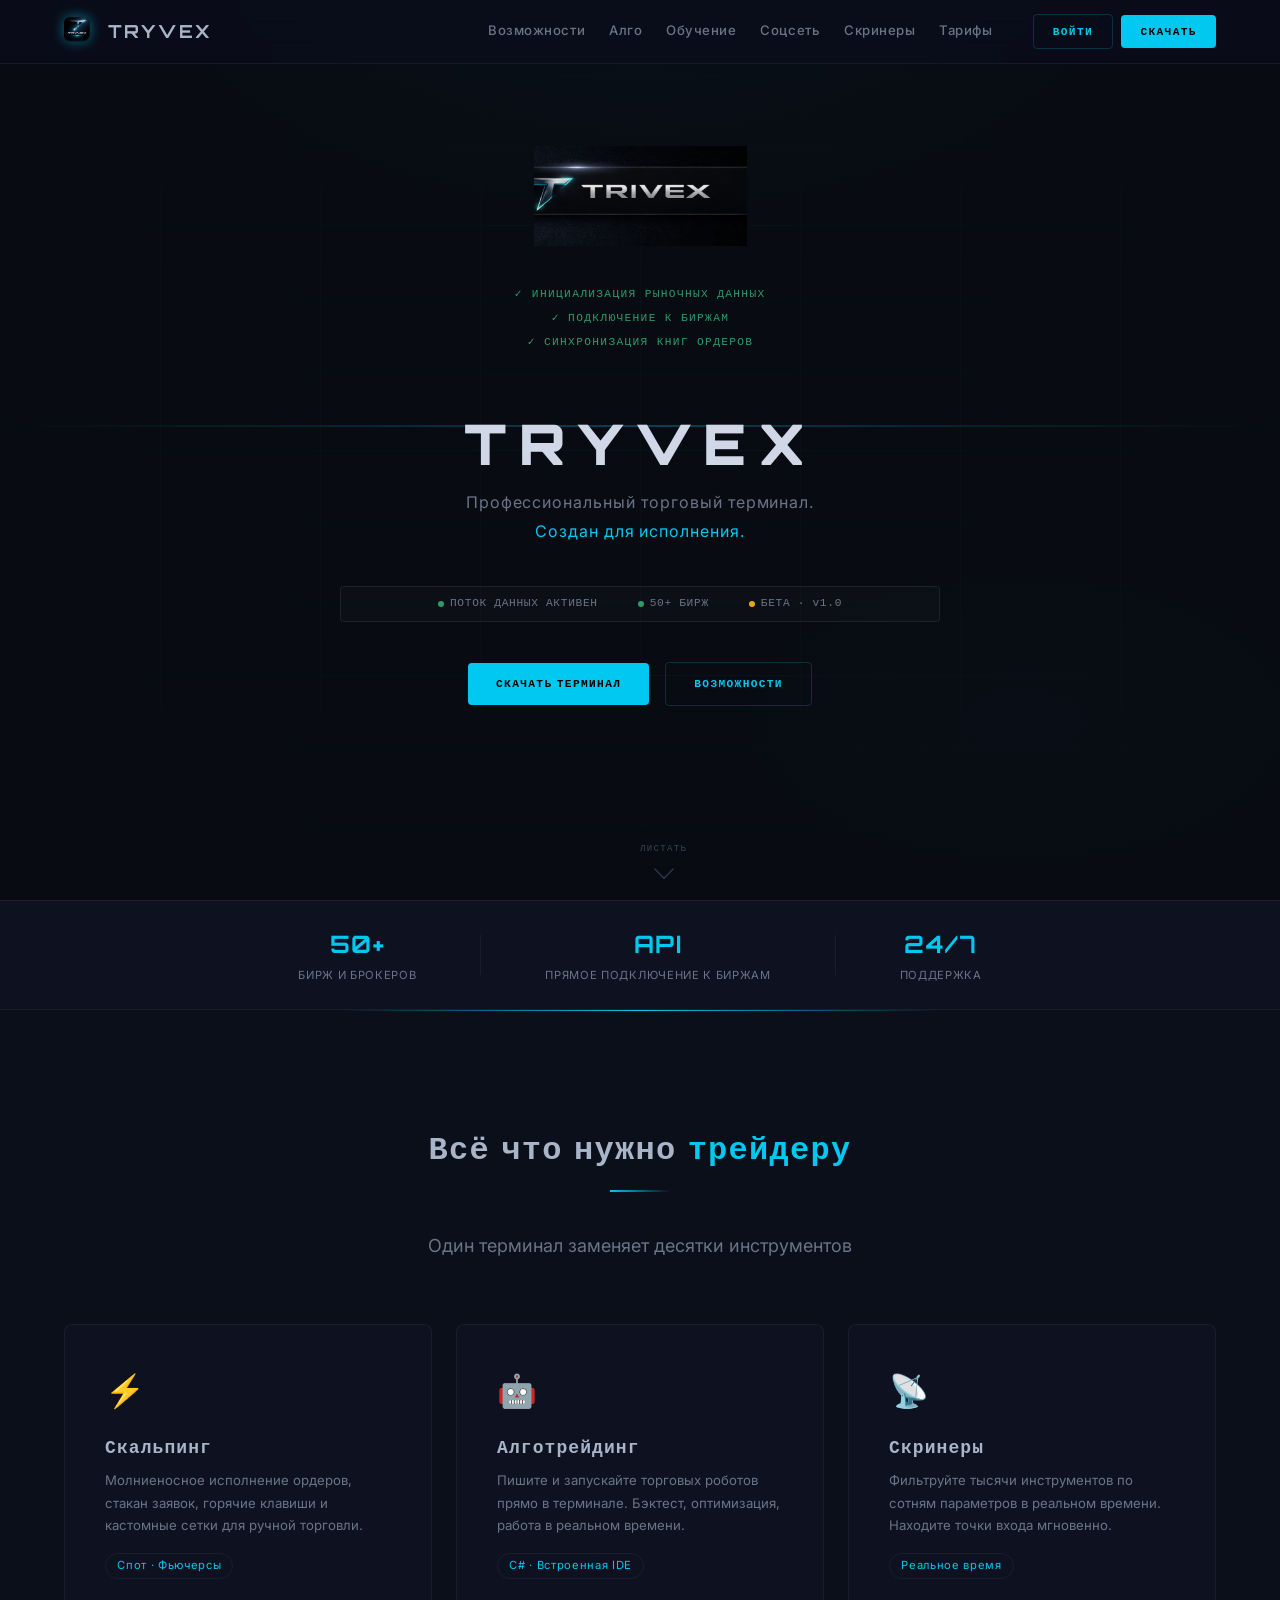
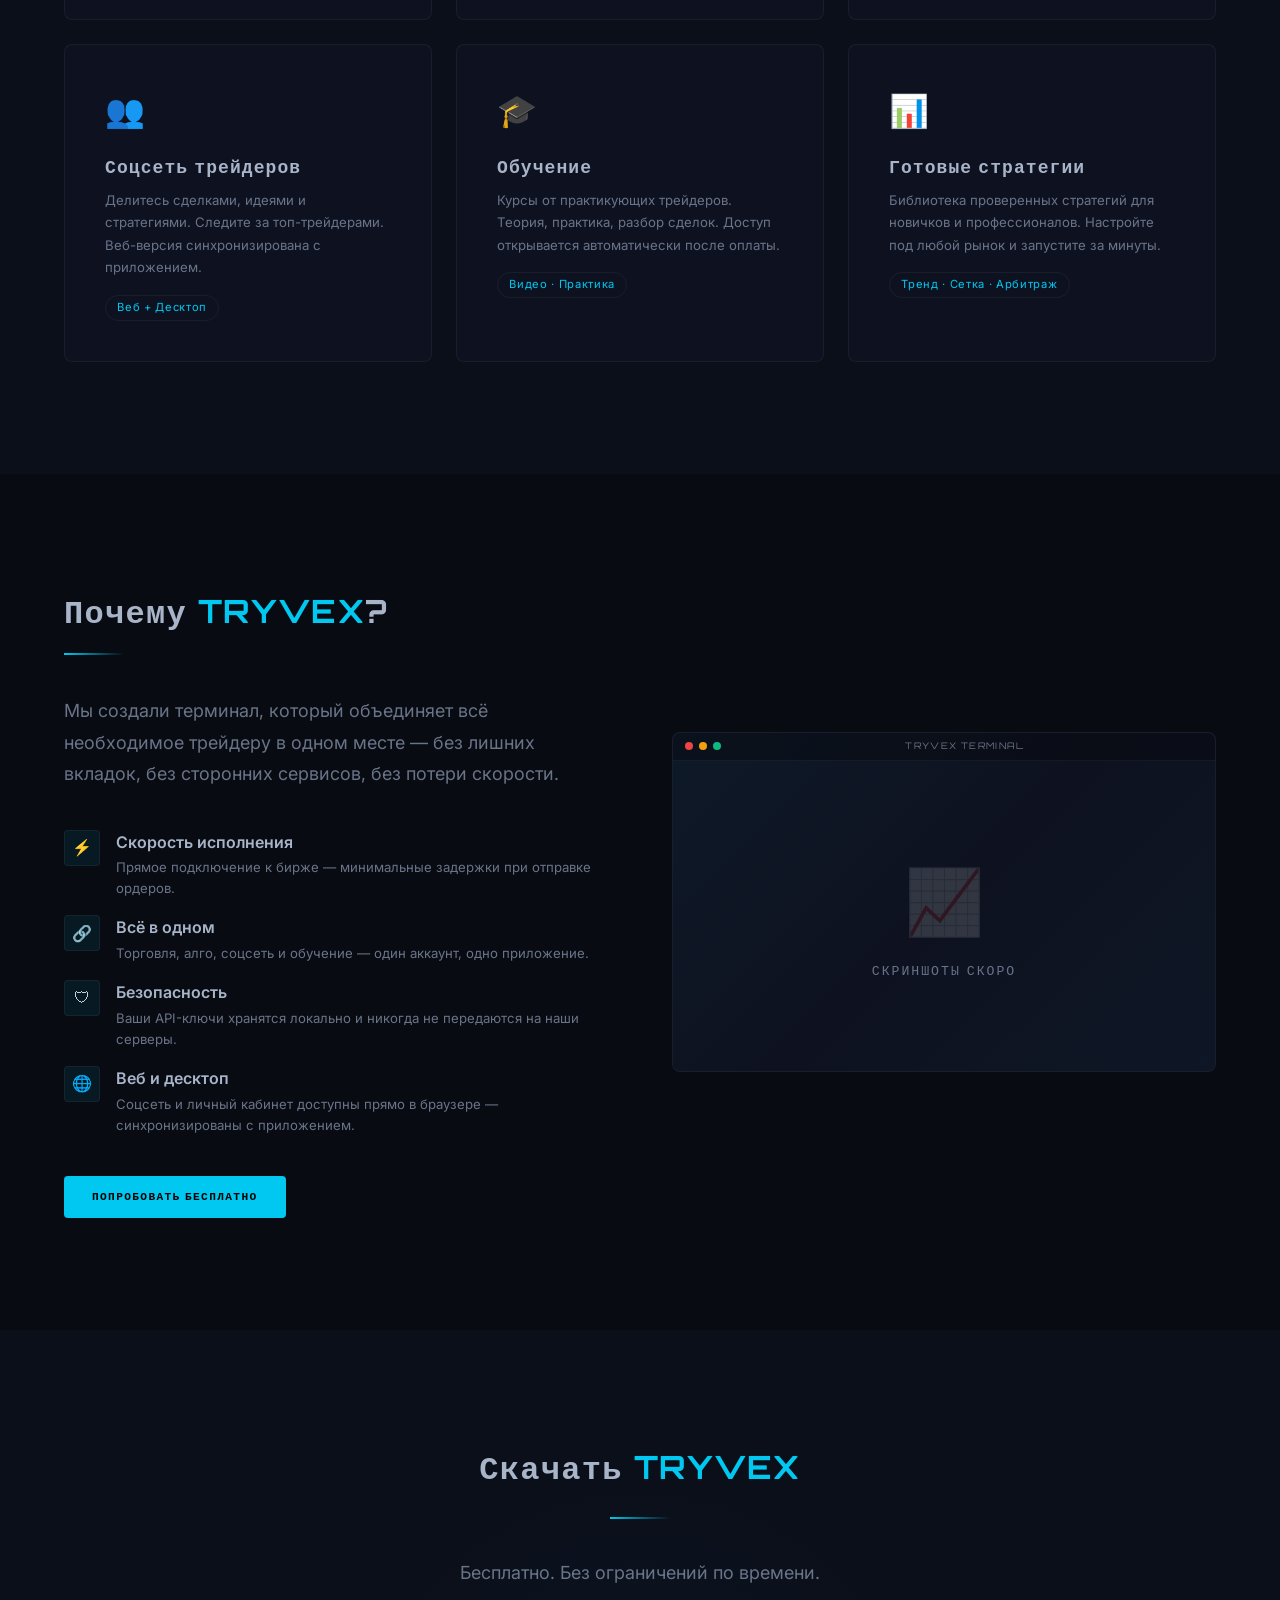
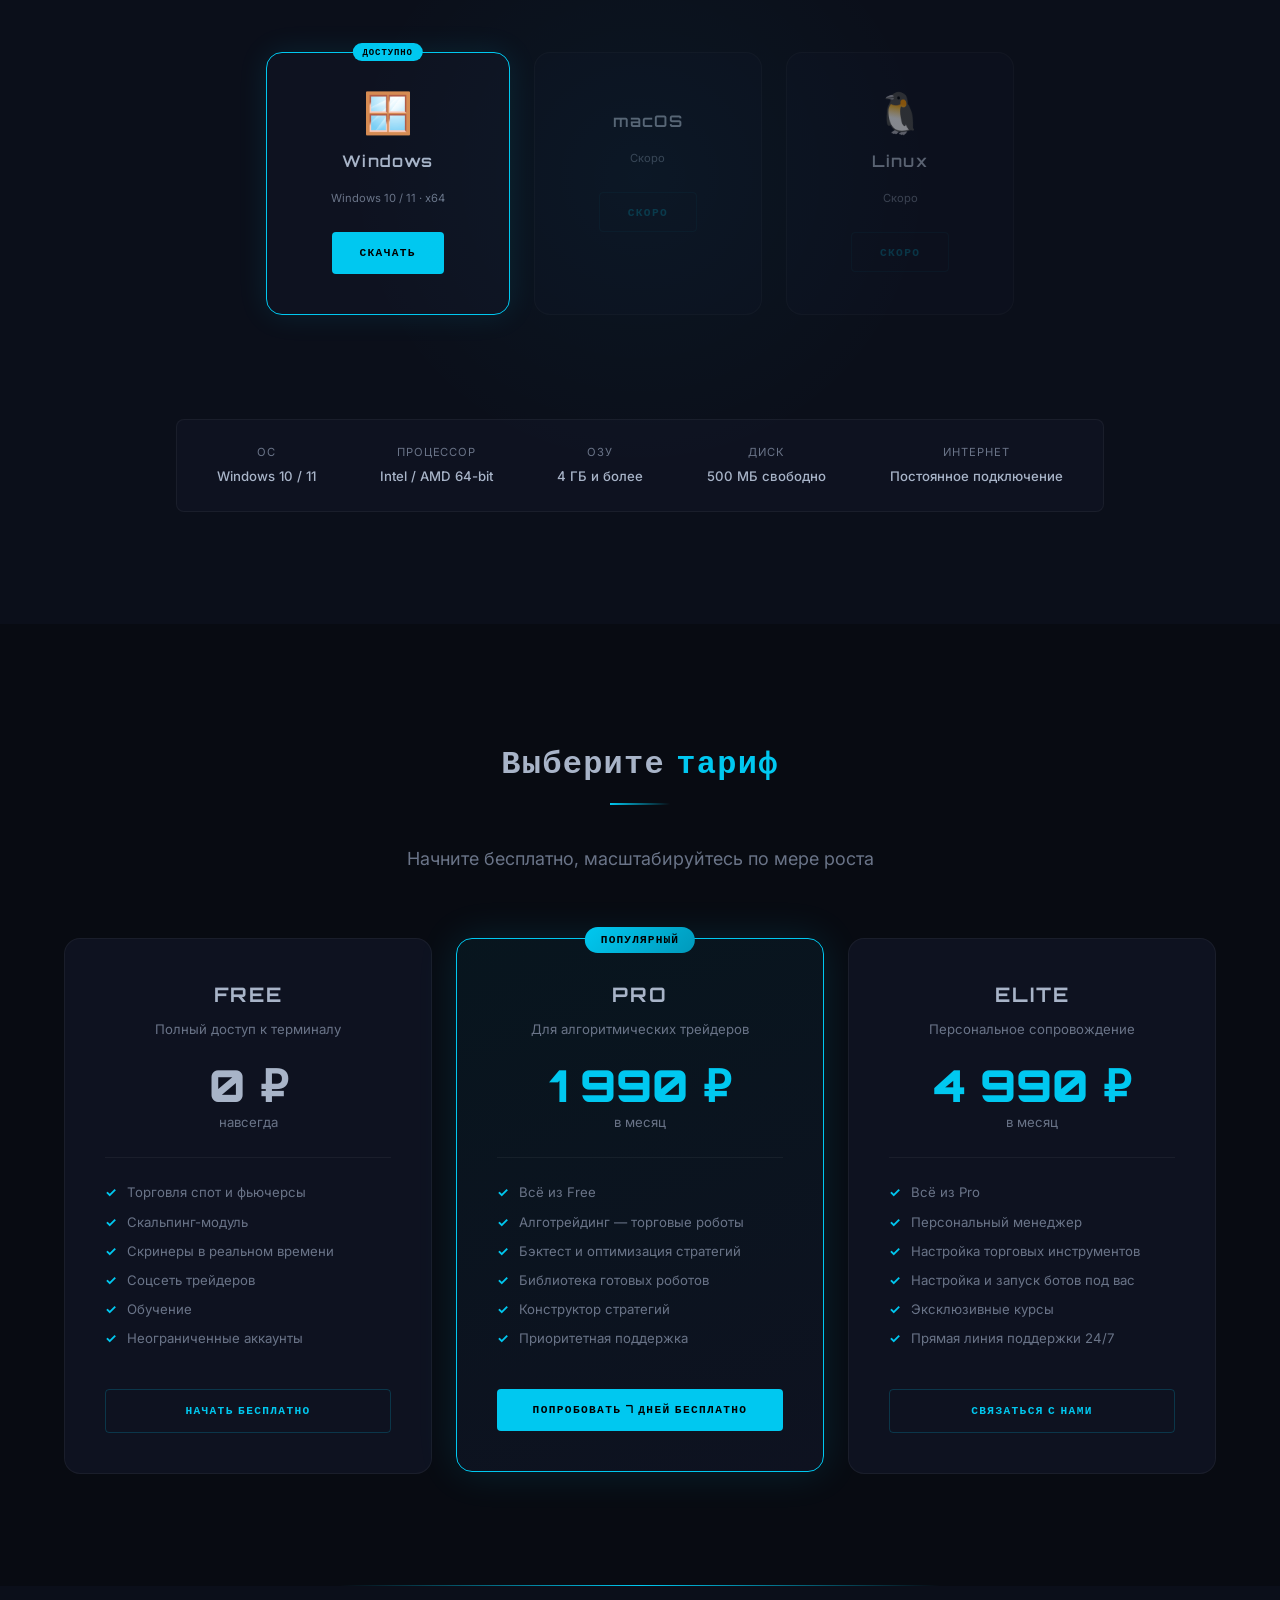
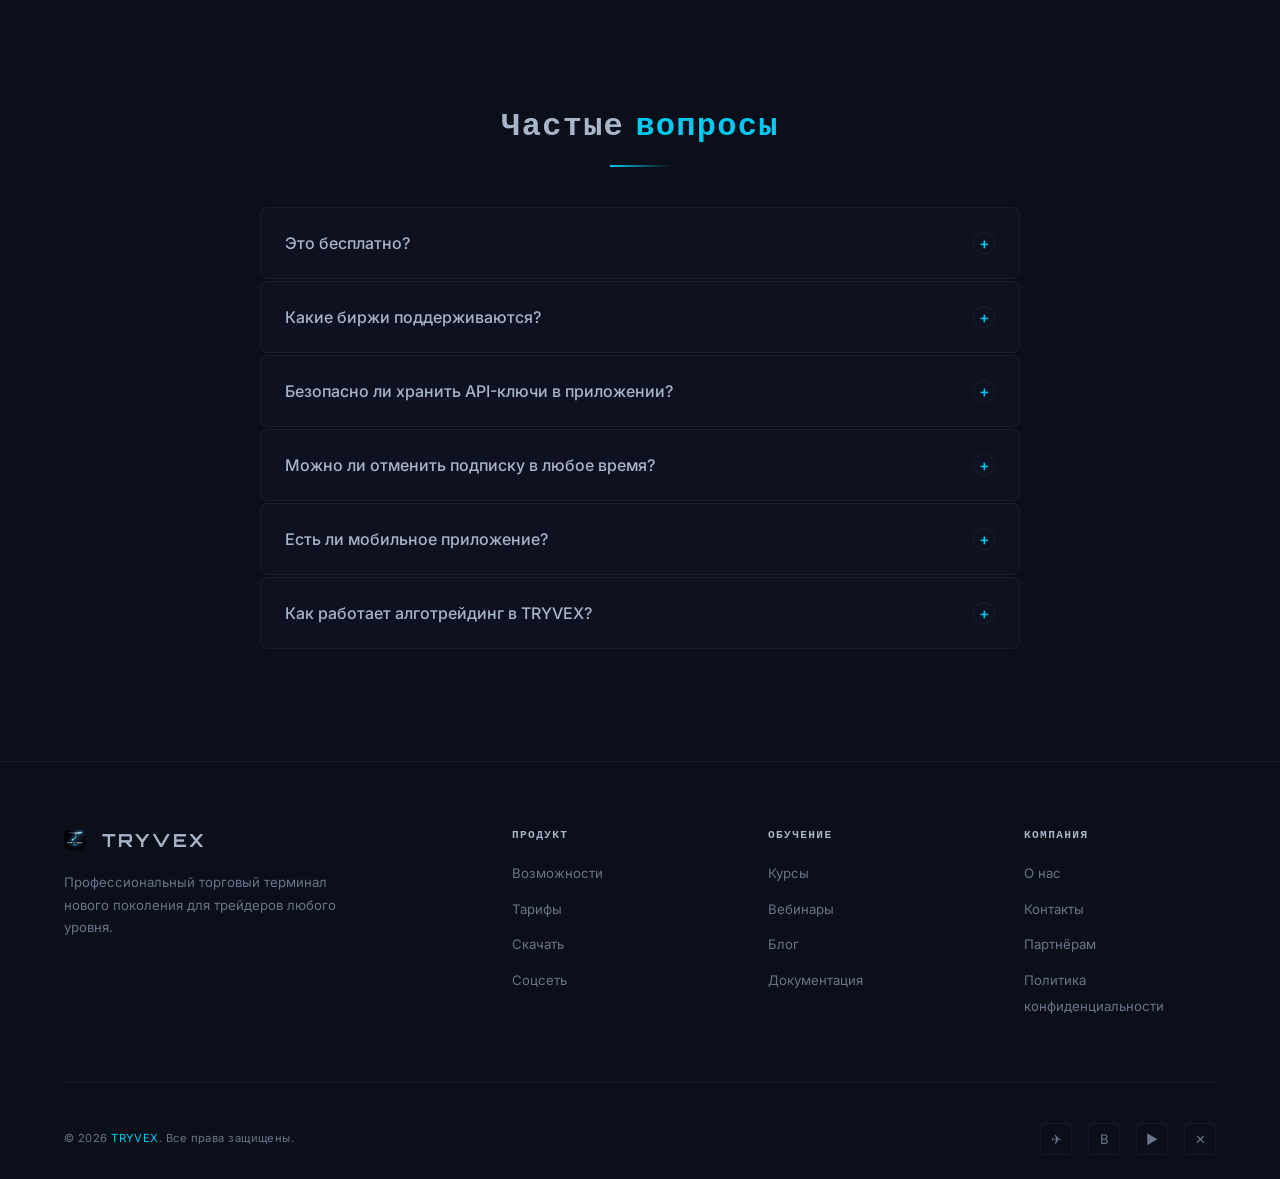
==== index.html @ 6b7e0cf2 "SEO: robots.txt, sitemap.xml, расширенные метатеги, keywords, Schema.org на всех страницах" ====
<!DOCTYPE html>
<html lang="ru">
<head>
  <meta charset="UTF-8">
  <meta name="viewport" content="width=device-width, initial-scale=1.0">
  <title>TRYVEX — Торговый терминал: скальпинг, алготрейдинг, скринеры криптовалют</title>
  <meta name="description" content="TRYVEX — профессиональный торговый терминал для криптовалют. Скальпинг, алготрейдинг, скринер уровней и плит, торговые роботы, обучение трейдингу. Bybit, Binance, OKX. Бесплатно.">
  <meta name="keywords" content="торговый терминал, криптовалютный терминал, терминал для трейдинга, скальпинг терминал, алготрейдинг, торговый робот, скринер криптовалют, скринер уровней, скринер плит, спайк скринер, трейдинг терминал скачать, терминал для bybit, терминал для binance, профессиональный трейдинг, торговля криптовалютой, фьючерсная торговля, стакан ордеров, скальпинг криптовалюта, автоматическая торговля, боты для торговли, trading terminal, crypto terminal, scalping terminal, algo trading, trading bot, crypto screener, bybit terminal, binance terminal, торговля на бирже, криптобиржа, фьючерсы bybit, фьючерсы binance, торговый бот криптовалюта, написать торгового робота, заказать торгового бота, скринер фьючерсов, скринер движений цены, плиты в стакане, крупные заявки стакан, обучение трейдингу, курс по трейдингу, скальпинг обучение, алготрейдинг обучение, соцсеть трейдеров, копитрейдинг, управление рисками трейдинг, технический анализ криптовалюта, индикаторы для трейдинга, RSI стратегия, уровни поддержки сопротивления, пробой уровня, трейлинг стоп, сеточная торговля, маркет мейкер, арбитраж криптовалюта, lead lag стратегия, TRYVEX, трайвекс, торговый терминал бесплатно, лучший терминал для трейдинга">

  <!-- Canonical -->
  <link rel="canonical" href="https://tryvex.online/">

  <!-- Favicon -->
  <link rel="icon" type="image/png" href="assets/icons/favicon.png">
  <link rel="apple-touch-icon" href="assets/icons/favicon.png">

  <!-- Open Graph -->
  <meta property="og:type"        content="website">
  <meta property="og:title"       content="TRYVEX — Торговый терминал: скальпинг, алготрейдинг, скринеры криптовалют">
  <meta property="og:description" content="Профессиональный торговый терминал для криптовалют. Скальпинг, алготрейдинг, скринеры, торговые роботы и обучение — всё в одном приложении. Bybit, Binance.">
  <meta property="og:image"       content="https://tryvex.online/assets/images/logo.png">
  <meta property="og:url"         content="https://tryvex.online/">
  <meta property="og:site_name"   content="TRYVEX">
  <meta property="og:locale"      content="ru_RU">

  <!-- Twitter Card -->
  <meta name="twitter:card"        content="summary_large_image">
  <meta name="twitter:title"       content="TRYVEX — Торговый терминал нового поколения">
  <meta name="twitter:description" content="Скальпинг, алготрейдинг, скринеры криптовалют и обучение — всё в одном приложении.">
  <meta name="twitter:image"       content="https://tryvex.online/assets/images/logo.png">

  <!-- Schema.org JSON-LD -->
  <script type="application/ld+json">
  {
    "@context": "https://schema.org",
    "@type": "SoftwareApplication",
    "name": "TRYVEX",
    "applicationCategory": "FinanceApplication",
    "operatingSystem": "Windows",
    "description": "Профессиональный торговый терминал для криптовалют. Скальпинг, алготрейдинг, скринеры, торговые роботы, обучение трейдингу.",
    "url": "https://tryvex.online",
    "offers": {
      "@type": "Offer",
      "price": "0",
      "priceCurrency": "RUB"
    },
    "featureList": [
      "Скальпинг-модуль с многопанельным интерфейсом",
      "Алготрейдинг — торговые роботы на C#",
      "Скринер уровней криптовалют в реальном времени",
      "Спайк-скринер резких движений цены",
      "Скринер плит — крупные заявки в стакане",
      "Подключение к Bybit, Binance, OKX",
      "Бэктест торговых стратегий",
      "Демо-режим на реальных котировках",
      "Соцсеть трейдеров",
      "База знаний по трейдингу"
    ],
    "publisher": {
      "@type": "Organization",
      "name": "TRYVEX",
      "url": "https://tryvex.online",
      "logo": "https://tryvex.online/assets/images/logo.png"
    }
  }
  </script>
  <script type="application/ld+json">
  {
    "@context": "https://schema.org",
    "@type": "Organization",
    "name": "TRYVEX",
    "url": "https://tryvex.online",
    "logo": "https://tryvex.online/assets/images/logo.png",
    "description": "Разработчик профессионального торгового терминала для криптовалют TRYVEX",
    "sameAs": []
  }
  </script>
  <script type="application/ld+json">
  {
    "@context": "https://schema.org",
    "@type": "WebSite",
    "name": "TRYVEX",
    "url": "https://tryvex.online",
    "potentialAction": {
      "@type": "SearchAction",
      "target": "https://tryvex.online/app/education/index.html?q={search_term_string}",
      "query-input": "required name=search_term_string"
    }
  }
  </script>

  <link rel="stylesheet" href="assets/css/variables.css">
  <link rel="stylesheet" href="assets/css/reset.css">
  <link rel="stylesheet" href="assets/css/main.css">
  <link rel="stylesheet" href="assets/css/nav.css">
  <link rel="stylesheet" href="assets/css/hero.css">
  <link rel="stylesheet" href="assets/css/features.css">
  <link rel="stylesheet" href="assets/css/about.css">
  <link rel="stylesheet" href="assets/css/download.css">
  <link rel="stylesheet" href="assets/css/pricing.css">
  <link rel="stylesheet" href="assets/css/faq.css">
  <link rel="stylesheet" href="assets/css/footer.css">
  <link rel="stylesheet" href="assets/css/mobile.css">
</head>
<body>

  <!-- ═══════════════════════════════════════════
       NAVIGATION
  ═══════════════════════════════════════════ -->
  <header class="nav" id="nav">
    <div class="nav__inner container">
      <a href="index.html" class="nav__logo">
        <img class="nav__logo-svg" src="assets/images/icon.png" alt="TRYVEX">
        <span class="nav__logo-text">TRYVEX</span>
      </a>

      <nav class="nav__links" id="navLinks">
        <a href="#features"  class="nav__link">Возможности</a>
        <a href="app/algo/index.html" class="nav__link">Алго</a>
        <a href="app/education/index.html" class="nav__link">Обучение</a>
        <a href="app/social/index.html" class="nav__link">Соцсеть</a>
        <a href="app/screeners/index.html" class="nav__link">Скринеры</a>
        <a href="#pricing"   class="nav__link">Тарифы</a>
      </nav>

      <div class="nav__actions">
        <a href="pages/login.html" class="btn btn-outline btn--sm">Войти</a>
        <a href="#download"        class="btn btn-primary btn--sm">Скачать</a>
      </div>

      <button class="nav__burger" id="navBurger" aria-label="Меню">
        <span></span><span></span><span></span>
      </button>
    </div>
  </header>

  <!-- ═══════════════════════════════════════════
       HERO
  ═══════════════════════════════════════════ -->
  <section class="hero" id="home">
    <div class="hero__bg"></div>
    <div class="hero__grid"></div>
    <div class="hero__scanline"></div>

    <div class="hero__content">

      <img class="hero__logo-mark" src="assets/images/logo.png" alt="TRYVEX">

      <!-- Boot sequence -->
      <div class="hero__boot">
        <span class="hero__boot-line">ИНИЦИАЛИЗАЦИЯ РЫНОЧНЫХ ДАННЫХ</span>
        <span class="hero__boot-line">ПОДКЛЮЧЕНИЕ К БИРЖАМ</span>
        <span class="hero__boot-line">СИНХРОНИЗАЦИЯ КНИГ ОРДЕРОВ</span>
        <span class="hero__boot-line">СИСТЕМА ГОТОВА</span>
      </div>

      <h1 class="hero__title">TRYVEX</h1>

      <p class="hero__tagline">
        Профессиональный торговый терминал.<br>
        <span>Создан для исполнения.</span>
      </p>

      <!-- Live status bar -->
      <div class="hero__status">
        <div class="hero__status-item">
          <div class="hero__status-dot"></div>
          ПОТОК ДАННЫХ АКТИВЕН
        </div>
        <div class="hero__status-item">
          <div class="hero__status-dot"></div>
          50+ БИРЖ
        </div>
        <div class="hero__status-item">
          <div class="hero__status-dot hero__status-dot--warn"></div>
          БЕТА · v1.0
        </div>
      </div>

      <div class="hero__cta">
        <a href="#download" class="btn btn-primary">Скачать терминал</a>
        <a href="#features" class="btn btn-outline">Возможности</a>
      </div>

    </div>

    <div class="hero__scroll">
      <span>ЛИСТАТЬ</span>
      <div class="hero__scroll-arrow"></div>
    </div>
  </section>

  <!-- ═══════════════════════════════════════════
       STATS BAR
  ═══════════════════════════════════════════ -->
  <div class="stats-bar">
    <div class="container stats-bar__inner">
      <div class="stats-bar__item">
        <span class="stats-bar__value">50+</span>
        <span class="stats-bar__label">Бирж и брокеров</span>
      </div>
      <div class="stats-bar__divider"></div>
      <div class="stats-bar__item">
        <span class="stats-bar__value">API</span>
        <span class="stats-bar__label">Прямое подключение к биржам</span>
      </div>
      <div class="stats-bar__divider"></div>
      <div class="stats-bar__item">
        <span class="stats-bar__value">24/7</span>
        <span class="stats-bar__label">Поддержка</span>
      </div>
    </div>
  </div>

  <!-- ═══════════════════════════════════════════
       FEATURES
  ═══════════════════════════════════════════ -->
  <section class="features" id="features">
    <div class="container">
      <h2 class="section-title">Всё что нужно <span>трейдеру</span></h2>
      <div class="accent-line"></div>
      <p class="section-subtitle">Один терминал заменяет десятки инструментов</p>

      <div class="features__grid">

        <div class="feature-card">
          <span class="feature-card__icon">⚡</span>
          <h3 class="feature-card__title">Скальпинг</h3>
          <p class="feature-card__desc">Молниеносное исполнение ордеров, стакан заявок, горячие клавиши и кастомные сетки для ручной торговли.</p>
          <span class="feature-card__tag">Спот · Фьючерсы</span>
        </div>

        <div class="feature-card">
          <span class="feature-card__icon">🤖</span>
          <h3 class="feature-card__title">Алготрейдинг</h3>
          <p class="feature-card__desc">Пишите и запускайте торговых роботов прямо в терминале. Бэктест, оптимизация, работа в реальном времени.</p>
          <span class="feature-card__tag">C# · Встроенная IDE</span>
        </div>

        <div class="feature-card">
          <span class="feature-card__icon">📡</span>
          <h3 class="feature-card__title">Скринеры</h3>
          <p class="feature-card__desc">Фильтруйте тысячи инструментов по сотням параметров в реальном времени. Находите точки входа мгновенно.</p>
          <span class="feature-card__tag">Реальное время</span>
        </div>

        <div class="feature-card">
          <span class="feature-card__icon">👥</span>
          <h3 class="feature-card__title">Соцсеть трейдеров</h3>
          <p class="feature-card__desc">Делитесь сделками, идеями и стратегиями. Следите за топ-трейдерами. Веб-версия синхронизирована с приложением.</p>
          <span class="feature-card__tag">Веб + Десктоп</span>
        </div>

        <div class="feature-card">
          <span class="feature-card__icon">🎓</span>
          <h3 class="feature-card__title">Обучение</h3>
          <p class="feature-card__desc">Курсы от практикующих трейдеров. Теория, практика, разбор сделок. Доступ открывается автоматически после оплаты.</p>
          <span class="feature-card__tag">Видео · Практика</span>
        </div>

        <div class="feature-card">
          <span class="feature-card__icon">📊</span>
          <h3 class="feature-card__title">Готовые стратегии</h3>
          <p class="feature-card__desc">Библиотека проверенных стратегий для новичков и профессионалов. Настройте под любой рынок и запустите за минуты.</p>
          <span class="feature-card__tag">Тренд · Сетка · Арбитраж</span>
        </div>

      </div>
    </div>
  </section>

  <!-- ═══════════════════════════════════════════
       ABOUT
  ═══════════════════════════════════════════ -->
  <section class="about" id="about">
    <div class="container">
      <div class="about__inner">

        <div class="about__text">
          <h2 class="section-title">Почему <span>TRYVEX</span>?</h2>
          <div class="accent-line"></div>
          <p class="about__lead">
            Мы создали терминал, который объединяет всё необходимое трейдеру в одном месте — без лишних вкладок, без сторонних сервисов, без потери скорости.
          </p>
          <ul class="about__list">
            <li class="about__item">
              <div class="about__item-icon">⚡</div>
              <div class="about__item-body">
                <h4>Скорость исполнения</h4>
                <p>Прямое подключение к бирже — минимальные задержки при отправке ордеров.</p>
              </div>
            </li>
            <li class="about__item">
              <div class="about__item-icon">🔗</div>
              <div class="about__item-body">
                <h4>Всё в одном</h4>
                <p>Торговля, алго, соцсеть и обучение — один аккаунт, одно приложение.</p>
              </div>
            </li>
            <li class="about__item">
              <div class="about__item-icon">🛡</div>
              <div class="about__item-body">
                <h4>Безопасность</h4>
                <p>Ваши API-ключи хранятся локально и никогда не передаются на наши серверы.</p>
              </div>
            </li>
            <li class="about__item">
              <div class="about__item-icon">🌐</div>
              <div class="about__item-body">
                <h4>Веб и десктоп</h4>
                <p>Соцсеть и личный кабинет доступны прямо в браузере — синхронизированы с приложением.</p>
              </div>
            </li>
          </ul>
          <a href="#download" class="btn btn-primary">Попробовать бесплатно</a>
        </div>

        <div class="about__mockup">
          <div class="about__mockup-frame">
            <div class="mockup-bar">
              <div class="mockup-dot"></div>
              <div class="mockup-dot"></div>
              <div class="mockup-dot"></div>
              <span class="mockup-title">TRYVEX TERMINAL</span>
            </div>
            <div class="mockup-body">
              <div class="mockup-img">📈</div>
              <p class="mockup-soon">СКРИНШОТЫ СКОРО</p>
            </div>
          </div>
        </div>

      </div>
    </div>
  </section>

  <!-- ═══════════════════════════════════════════
       DOWNLOAD
  ═══════════════════════════════════════════ -->
  <section class="download" id="download">
    <div class="container">
      <div class="download__inner">
        <h2 class="section-title">Скачать <span>TRYVEX</span></h2>
        <div class="accent-line"></div>
        <p class="section-subtitle">Бесплатно. Без ограничений по времени.</p>

        <div class="download__platforms">

          <div class="download-platform download-platform--active">
            <div class="download-platform__badge">ДОСТУПНО</div>
            <div class="download-platform__icon">🪟</div>
            <span class="download-platform__name">Windows</span>
            <span class="download-platform__version">Windows 10 / 11 · x64</span>
            <a href="#" class="btn btn-primary" style="margin-top:var(--space-xs);">Скачать</a>
          </div>

          <div class="download-platform download-platform--soon">
            <div class="download-platform__icon"></div>
            <span class="download-platform__name">macOS</span>
            <span class="download-platform__version">Скоро</span>
            <button class="btn btn-outline" disabled style="margin-top:var(--space-xs); opacity:0.4; cursor:not-allowed;">Скоро</button>
          </div>

          <div class="download-platform download-platform--soon">
            <div class="download-platform__icon">🐧</div>
            <span class="download-platform__name">Linux</span>
            <span class="download-platform__version">Скоро</span>
            <button class="btn btn-outline" disabled style="margin-top:var(--space-xs); opacity:0.4; cursor:not-allowed;">Скоро</button>
          </div>

        </div>

        <div class="download__requirements">
          <div class="download__req-item">
            <span class="download__req-label">ОС</span>
            <span class="download__req-value">Windows 10 / 11</span>
          </div>
          <div class="download__req-item">
            <span class="download__req-label">Процессор</span>
            <span class="download__req-value">Intel / AMD 64-bit</span>
          </div>
          <div class="download__req-item">
            <span class="download__req-label">ОЗУ</span>
            <span class="download__req-value">4 ГБ и более</span>
          </div>
          <div class="download__req-item">
            <span class="download__req-label">Диск</span>
            <span class="download__req-value">500 МБ свободно</span>
          </div>
          <div class="download__req-item">
            <span class="download__req-label">Интернет</span>
            <span class="download__req-value">Постоянное подключение</span>
          </div>
        </div>

      </div>
    </div>
  </section>

  <!-- ═══════════════════════════════════════════
       PRICING
  ═══════════════════════════════════════════ -->
  <section class="pricing" id="pricing">
    <div class="container">
      <h2 class="section-title">Выберите <span>тариф</span></h2>
      <div class="accent-line"></div>
      <p class="section-subtitle">Начните бесплатно, масштабируйтесь по мере роста</p>

      <div class="pricing__grid">

        <!-- Free -->
        <div class="pricing-card">
          <h3 class="pricing-card__name">FREE</h3>
          <p class="pricing-card__desc">Полный доступ к терминалу</p>
          <div class="pricing-card__price">
            <div class="pricing-card__amount pricing-card__amount--free">0 ₽</div>
            <div class="pricing-card__period">навсегда</div>
          </div>
          <div class="pricing-card__divider"></div>
          <ul class="pricing-card__features">
            <li class="pricing-card__feature">Торговля спот и фьючерсы</li>
            <li class="pricing-card__feature">Скальпинг-модуль</li>
            <li class="pricing-card__feature">Скринеры в реальном времени</li>
            <li class="pricing-card__feature">Соцсеть трейдеров</li>
            <li class="pricing-card__feature">Обучение</li>
            <li class="pricing-card__feature">Неограниченные аккаунты</li>
          </ul>
          <a href="pages/login.html" class="btn btn-outline">Начать бесплатно</a>
        </div>

        <!-- Pro (highlighted) -->
        <div class="pricing-card pricing-card--highlight">
          <div class="pricing-card__badge">ПОПУЛЯРНЫЙ</div>
          <h3 class="pricing-card__name">PRO</h3>
          <p class="pricing-card__desc">Для алгоритмических трейдеров</p>
          <div class="pricing-card__price">
            <div class="pricing-card__amount">1 990 ₽</div>
            <div class="pricing-card__period">в месяц</div>
          </div>
          <div class="pricing-card__divider"></div>
          <ul class="pricing-card__features">
            <li class="pricing-card__feature">Всё из Free</li>
            <li class="pricing-card__feature">Алготрейдинг — торговые роботы</li>
            <li class="pricing-card__feature">Бэктест и оптимизация стратегий</li>
            <li class="pricing-card__feature">Библиотека готовых роботов</li>
            <li class="pricing-card__feature">Конструктор стратегий</li>
            <li class="pricing-card__feature">Приоритетная поддержка</li>
          </ul>
          <a href="#download" class="btn btn-primary">Попробовать 7 дней бесплатно</a>
        </div>

        <!-- Elite -->
        <div class="pricing-card">
          <h3 class="pricing-card__name">ELITE</h3>
          <p class="pricing-card__desc">Персональное сопровождение</p>
          <div class="pricing-card__price">
            <div class="pricing-card__amount">4 990 ₽</div>
            <div class="pricing-card__period">в месяц</div>
          </div>
          <div class="pricing-card__divider"></div>
          <ul class="pricing-card__features">
            <li class="pricing-card__feature">Всё из Pro</li>
            <li class="pricing-card__feature">Персональный менеджер</li>
            <li class="pricing-card__feature">Настройка торговых инструментов</li>
            <li class="pricing-card__feature">Настройка и запуск ботов под вас</li>
            <li class="pricing-card__feature">Эксклюзивные курсы</li>
            <li class="pricing-card__feature">Прямая линия поддержки 24/7</li>
          </ul>
          <a href="#contact" class="btn btn-outline">Связаться с нами</a>
        </div>

      </div>
    </div>
  </section>


  <!-- ═══════════════════════════════════════════
       FAQ
  ═══════════════════════════════════════════ -->
  <section class="faq" id="faq">
    <div class="container">
      <h2 class="section-title">Частые <span>вопросы</span></h2>
      <div class="accent-line"></div>

      <ul class="faq__list">

        <li class="faq__item">
          <button class="faq__question">
            Это бесплатно?
            <span class="faq__icon">+</span>
          </button>
          <div class="faq__answer">
            <p>Да, TRYVEX полностью бесплатен в базовой части. Торговля спот и фьючерсами, скальпинг-модуль, скринеры, соцсеть и обучение — всё это доступно без оплаты навсегда. Платный тариф Pro добавляет только алготрейдинг: торговых роботов, бэктест и конструктор стратегий.</p>
          </div>
        </li>

        <li class="faq__item">
          <button class="faq__question">
            Какие биржи поддерживаются?
            <span class="faq__icon">+</span>
          </button>
          <div class="faq__answer">
            <p>TRYVEX поддерживает ведущие криптовалютные биржи: Binance, Bybit, OKX и другие, а также российских брокеров. Список постоянно пополняется. Подключение происходит через API-ключи, которые хранятся только на вашем устройстве.</p>
          </div>
        </li>

        <li class="faq__item">
          <button class="faq__question">
            Безопасно ли хранить API-ключи в приложении?
            <span class="faq__icon">+</span>
          </button>
          <div class="faq__answer">
            <p>Да. API-ключи хранятся локально на вашем компьютере в зашифрованном виде и никогда не передаются на наши серверы. Мы рекомендуем создавать ключи только с правами на торговлю, без права вывода средств.</p>
          </div>
        </li>

        <li class="faq__item">
          <button class="faq__question">
            Можно ли отменить подписку в любое время?
            <span class="faq__icon">+</span>
          </button>
          <div class="faq__answer">
            <p>Да, подписку можно отменить в любой момент из личного кабинета. Доступ ко всем функциям — как в тарифе Pro, так и в Elite — сохраняется до конца оплаченного периода. Возврат средств за неиспользованные дни рассматривается индивидуально.</p>
          </div>
        </li>

        <li class="faq__item">
          <button class="faq__question">
            Есть ли мобильное приложение?
            <span class="faq__icon">+</span>
          </button>
          <div class="faq__answer">
            <p>Сейчас TRYVEX доступен как десктопное приложение для Windows. Мобильная версия и версия для macOS находятся в разработке. Веб-версия соцсети и личный кабинет уже доступны в браузере на любом устройстве.</p>
          </div>
        </li>

        <li class="faq__item">
          <button class="faq__question">
            Как работает алготрейдинг в TRYVEX?
            <span class="faq__icon">+</span>
          </button>
          <div class="faq__answer">
            <p>Вы пишете торгового робота на C# прямо в терминале, запускаете бэктест на исторических данных, оптимизируете параметры и запускаете в реальную торговлю — всё без сторонних программ. Перед запуском на реальные деньги можно проверить поведение бота в демо-режиме: робот торгует на реальных котировках с биржи, но на виртуальном балансе — так вы видите как стратегия работает в живых рыночных условиях без риска.</p>
          </div>
        </li>

      </ul>
    </div>
  </section>

  <!-- ═══════════════════════════════════════════
       FOOTER
  ═══════════════════════════════════════════ -->
  <footer class="footer" id="contact">
    <div class="container">
      <div class="footer__top">

        <div class="footer__brand">
          <div class="footer__brand-logo">
            <img src="assets/images/icon.png" alt="TRYVEX" width="28" height="28" style="border-radius:6px;">
            <span class="footer__brand-name">TRYVEX</span>
          </div>
          <p class="footer__brand-desc">Профессиональный торговый терминал нового поколения для трейдеров любого уровня.</p>
        </div>

        <div class="footer__col">
          <p class="footer__col-title">Продукт</p>
          <ul class="footer__links">
            <li><a href="#features"  class="footer__link">Возможности</a></li>
            <li><a href="#pricing"   class="footer__link">Тарифы</a></li>
            <li><a href="#download"  class="footer__link">Скачать</a></li>
            <li><a href="app/social/index.html" class="footer__link">Соцсеть</a></li>
          </ul>
        </div>

        <div class="footer__col">
          <p class="footer__col-title">Обучение</p>
          <ul class="footer__links">
            <li><a href="#" class="footer__link">Курсы</a></li>
            <li><a href="#" class="footer__link">Вебинары</a></li>
            <li><a href="#" class="footer__link">Блог</a></li>
            <li><a href="#" class="footer__link">Документация</a></li>
          </ul>
        </div>

        <div class="footer__col">
          <p class="footer__col-title">Компания</p>
          <ul class="footer__links">
            <li><a href="#" class="footer__link">О нас</a></li>
            <li><a href="#" class="footer__link">Контакты</a></li>
            <li><a href="#" class="footer__link">Партнёрам</a></li>
            <li><a href="#" class="footer__link">Политика конфиденциальности</a></li>
          </ul>
        </div>

      </div>

      <div class="footer__bottom">
        <p class="footer__copy">© 2026 <span>TRYVEX</span>. Все права защищены.</p>
        <div class="footer__socials">
          <a href="#" class="footer__social" aria-label="Telegram">✈</a>
          <a href="#" class="footer__social" aria-label="VK">В</a>
          <a href="#" class="footer__social" aria-label="YouTube">▶</a>
          <a href="#" class="footer__social" aria-label="Twitter/X">✕</a>
        </div>
      </div>
    </div>
  </footer>

  <script type="module" src="js/boot.js"></script>
  <script type="module" src="js/nav.js"></script>
  <script type="module" src="js/main.js"></script>
  <script type="module" src="js/faq.js"></script>

</body>
</html>
---- assets/css/variables.css ----
:root {
  /* ── Core backgrounds ───────────────────────── */
  --color-bg:           #080b12;
  --color-bg-secondary: #0b0f1a;
  --color-bg-card:      #0e1220;
  --color-bg-panel:     #111827;

  /* ── Accent (один, не больше) ───────────────── */
  --color-accent:       #00c8f0;
  --color-accent-dark:  #0099bb;
  --color-accent-glow:  rgba(0, 200, 240, 0.08);
  --color-accent-dim:   rgba(0, 200, 240, 0.35);

  /* ── Chrome / silver ────────────────────────── */
  --color-chrome:       #d0d8e8;
  --color-silver:       #a8b4c8;
  --color-silver-dim:   #5a6478;

  /* ── Text ───────────────────────────────────── */
  --color-text:         #c8d0e0;
  --color-text-dim:     #6a7488;
  --color-text-muted:   #3a4258;

  /* ── P&L (приглушённые, не кислотные) ──────── */
  --color-long:         #2a9d6a;
  --color-long-bg:      rgba(42, 157, 106, 0.08);
  --color-short:        #c0392b;
  --color-short-bg:     rgba(192, 57, 43, 0.08);

  /* ── Borders ────────────────────────────────── */
  --color-border:       rgba(255, 255, 255, 0.05);
  --color-border-hover: rgba(0, 200, 240, 0.2);
  --color-border-panel: rgba(255, 255, 255, 0.07);

  /* ── Typography ─────────────────────────────── */
  --font-primary: 'Orbitron', monospace;
  --font-body:    'Inter', 'Segoe UI', sans-serif;
  --font-mono:    'JetBrains Mono', 'Fira Code', monospace;

  --size-xs:   0.70rem;
  --size-sm:   0.825rem;
  --size-base: 1rem;
  --size-lg:   1.125rem;
  --size-xl:   1.25rem;
  --size-2xl:  1.5rem;
  --size-3xl:  2rem;
  --size-4xl:  2.75rem;
  --size-5xl:  3.5rem;

  /* ── Spacing ────────────────────────────────── */
  --space-xs:  0.5rem;
  --space-sm:  1rem;
  --space-md:  1.5rem;
  --space-lg:  2.5rem;
  --space-xl:  4rem;
  --space-2xl: 7rem;

  /* ── Effects ────────────────────────────────── */
  --shadow-card:   0 2px 16px rgba(0, 0, 0, 0.5);
  --shadow-glow:   0 0 20px rgba(0, 200, 240, 0.12);
  --radius-sm:     4px;
  --radius-md:     8px;
  --radius-lg:     16px;
  --transition:    0.2s ease;
}
---- assets/css/main.css ----
@import url('https://fonts.googleapis.com/css2?family=Orbitron:wght@400;500;700;900&family=Inter:wght@300;400;500;600&display=swap');

/* ── Layout ─────────────────────────────────── */
.container {
  width: 100%;
  max-width: 1200px;
  margin: 0 auto;
  padding: 0 var(--space-md);
}

section {
  padding: var(--space-2xl) 0;
}

/* ── Buttons ─────────────────────────────────── */
.btn {
  display: inline-flex;
  align-items: center;
  gap: var(--space-xs);
  padding: 0.75rem 1.75rem;
  border-radius: var(--radius-sm);
  font-family: var(--font-primary);
  font-size: var(--size-xs);
  font-weight: 600;
  letter-spacing: 0.12em;
  text-transform: uppercase;
  transition: var(--transition);
  white-space: nowrap;
}

.btn-primary {
  background: var(--color-accent);
  color: #000;
  box-shadow: none;
}

.btn-primary:hover {
  background: #00e0ff;
  box-shadow: 0 0 20px rgba(0, 200, 240, 0.3);
  transform: translateY(-1px);
}

.btn-outline {
  border: 1px solid var(--color-border-hover);
  color: var(--color-accent);
  background: transparent;
}

.btn-outline:hover {
  background: var(--color-accent-glow);
  border-color: var(--color-accent);
  transform: translateY(-1px);
}

/* ── Section title ───────────────────────────── */
.section-title {
  font-family: var(--font-primary);
  font-size: clamp(var(--size-2xl), 4vw, var(--size-3xl));
  font-weight: 700;
  letter-spacing: 0.04em;
  text-align: center;
  color: var(--color-silver);
  margin-bottom: var(--space-xs);
}

.section-title span {
  color: var(--color-accent);
}

.section-subtitle {
  text-align: center;
  color: var(--color-text-dim);
  font-size: var(--size-lg);
  margin-bottom: var(--space-xl);
}

/* ── Divider line ────────────────────────────── */
.accent-line {
  width: 60px;
  height: 2px;
  background: linear-gradient(90deg, var(--color-accent), transparent);
  margin: var(--space-sm) auto var(--space-lg);
}

/* ── Stats bar ───────────────────────────────── */
.stats-bar {
  background: var(--color-bg-card);
  border-top: 1px solid var(--color-border);
  border-bottom: 1px solid var(--color-border);
  padding: var(--space-md) 0;
}

.stats-bar__inner {
  display: flex;
  align-items: center;
  justify-content: center;
  gap: var(--space-xl);
  flex-wrap: wrap;
}

.stats-bar__item {
  display: flex;
  flex-direction: column;
  align-items: center;
  gap: 4px;
}

.stats-bar__value {
  font-family: var(--font-primary);
  font-size: var(--size-2xl);
  font-weight: 700;
  color: var(--color-accent);
  letter-spacing: 0.06em;
}

.stats-bar__label {
  font-size: var(--size-xs);
  color: var(--color-text-dim);
  letter-spacing: 0.06em;
  text-transform: uppercase;
}

.stats-bar__divider {
  width: 1px;
  height: 40px;
  background: var(--color-border);
}

/* ── Download CTA ────────────────────────────── */
.download-cta {
  background: linear-gradient(135deg, rgba(0,212,255,0.05), rgba(0,168,204,0.03));
  border-top: 1px solid var(--color-border);
  border-bottom: 1px solid var(--color-border);
  padding: var(--space-xl) 0;
}

.download-cta__inner {
  display: flex;
  align-items: center;
  justify-content: space-between;
  gap: var(--space-lg);
  flex-wrap: wrap;
}

.download-cta__actions {
  display: flex;
  flex-direction: column;
  align-items: flex-end;
  gap: var(--space-xs);
}

/* ── Scrollbar ───────────────────────────────── */
::-webkit-scrollbar { width: 6px; }
::-webkit-scrollbar-track { background: var(--color-bg); }
::-webkit-scrollbar-thumb { background: var(--color-accent-dark); border-radius: 3px; }

/* ── Mobile ──────────────────────────────────── */
@media (max-width: 768px) {
  .stats-bar__divider { display: none; }
  .download-cta__inner { flex-direction: column; align-items: flex-start; }
  .download-cta__actions { align-items: flex-start; }
}
---- assets/css/nav.css ----
.nav {
  position: fixed;
  top: 0;
  left: 0;
  right: 0;
  z-index: 100;
  padding: 0 var(--space-md);
  height: 64px;
  display: flex;
  align-items: center;
  background: rgba(10, 13, 26, 0.85);
  backdrop-filter: blur(12px);
  border-bottom: 1px solid var(--color-border);
  transition: var(--transition);
}

.nav.scrolled {
  background: rgba(10, 13, 26, 0.97);
  box-shadow: 0 4px 24px rgba(0,0,0,0.5);
}

.nav__inner {
  display: flex;
  align-items: center;
  gap: var(--space-lg);
  width: 100%;
  max-width: 1200px;
  margin: 0 auto;
  padding: 0 var(--space-md);
}

/* Logo */
.nav__logo {
  display: flex;
  align-items: center;
  gap: 10px;
  flex-shrink: 0;
}

.nav__logo-svg {
  width: 34px;
  height: 34px;
  filter: drop-shadow(0 0 6px rgba(0,212,255,0.5));
  transition: var(--transition);
}

.nav__logo:hover .nav__logo-svg {
  filter: drop-shadow(0 0 10px rgba(0,212,255,0.8));
}

.nav__logo-text {
  font-family: var(--font-primary);
  font-size: var(--size-lg);
  font-weight: 700;
  letter-spacing: 0.12em;
  color: var(--color-silver);
}

/* Links */
.nav__links {
  display: flex;
  align-items: center;
  gap: var(--space-md);
  margin-left: auto;
}

.nav__link {
  font-size: var(--size-sm);
  font-weight: 500;
  color: var(--color-text-dim);
  letter-spacing: 0.04em;
  transition: var(--transition);
  position: relative;
  padding-bottom: 2px;
}

.nav__link::after {
  content: '';
  position: absolute;
  bottom: -2px;
  left: 0;
  width: 0;
  height: 1px;
  background: var(--color-accent);
  transition: var(--transition);
}

.nav__link:hover {
  color: var(--color-accent);
}

.nav__link:hover::after {
  width: 100%;
}

/* Actions */
.nav__actions {
  display: flex;
  align-items: center;
  gap: var(--space-xs);
  flex-shrink: 0;
}

.btn--sm {
  padding: 0.5rem 1.2rem;
  font-size: var(--size-xs);
}

/* Burger */
.nav__burger {
  display: none;
  flex-direction: column;
  gap: 5px;
  padding: 4px;
  margin-left: auto;
}

.nav__burger span {
  display: block;
  width: 22px;
  height: 2px;
  background: var(--color-silver);
  border-radius: 2px;
  transition: var(--transition);
}

/* Mobile */
@media (max-width: 768px) {
  .nav__links {
    display: none;
    position: absolute;
    top: 64px;
    left: 0;
    right: 0;
    background: rgba(10, 13, 26, 0.98);
    flex-direction: column;
    padding: var(--space-md);
    border-bottom: 1px solid var(--color-border);
    gap: var(--space-sm);
  }

  .nav__links.open { display: flex; }
  .nav__actions { display: none; }
  .nav__burger { display: flex; }
}
---- assets/css/hero.css ----
.hero {
  min-height: 100vh;
  display: flex;
  align-items: center;
  justify-content: center;
  position: relative;
  overflow: hidden;
  padding-top: 64px;
  background: var(--color-bg);
}

/* Тихий градиент — не космос, а глубина */
.hero__bg {
  position: absolute;
  inset: 0;
  background:
    radial-gradient(ellipse 60% 50% at 50% -10%, rgba(0,200,240,0.04) 0%, transparent 70%),
    radial-gradient(ellipse 40% 30% at 80% 80%, rgba(0,150,200,0.02) 0%, transparent 60%);
  z-index: 0;
}

/* Горизонтальные liquidity lines — data feed атмосфера */
.hero__grid {
  position: absolute;
  inset: 0;
  z-index: 0;
  overflow: hidden;
  opacity: 0.4;
}

.hero__grid-line {
  position: absolute;
  left: 0;
  right: 0;
  height: 1px;
  background: linear-gradient(90deg,
    transparent 0%,
    rgba(0,200,240,0.06) 20%,
    rgba(0,200,240,0.12) 50%,
    rgba(0,200,240,0.06) 80%,
    transparent 100%
  );
}

/* Вертикальные линии (сетка терминала) */
.hero__grid-col {
  position: absolute;
  top: 0;
  bottom: 0;
  width: 1px;
  background: linear-gradient(180deg,
    transparent 0%,
    rgba(255,255,255,0.03) 30%,
    rgba(255,255,255,0.03) 70%,
    transparent 100%
  );
}

/* Scan line — движется сверху вниз */
.hero__scanline {
  position: absolute;
  left: 0;
  right: 0;
  height: 2px;
  background: linear-gradient(90deg,
    transparent,
    rgba(0,200,240,0.15) 30%,
    rgba(0,200,240,0.3) 50%,
    rgba(0,200,240,0.15) 70%,
    transparent
  );
  z-index: 1;
  animation: scanline 8s linear infinite;
  pointer-events: none;
}

@keyframes scanline {
  0%   { top: 0%; opacity: 0; }
  5%   { opacity: 1; }
  95%  { opacity: 1; }
  100% { top: 100%; opacity: 0; }
}

/* ── Boot sequence контент ──────────────────── */
.hero__content {
  position: relative;
  z-index: 2;
  text-align: center;
  padding: var(--space-xl) var(--space-md);
  max-width: 860px;
  width: 100%;
}

/* Лого */
.hero__logo-mark {
  width: auto;
  height: 100px;
  object-fit: contain;
  display: block;
  margin: 0 auto var(--space-lg);
  opacity: 0;
  animation: logoReveal 1s ease 0.5s forwards;
  filter: brightness(0.9) saturate(0.9);
}

@keyframes logoReveal {
  0%   { opacity: 0; transform: scale(0.95); }
  100% { opacity: 1; transform: scale(1); }
}

/* Boot sequence строки */
.hero__boot {
  font-family: var(--font-mono);
  font-size: var(--size-xs);
  letter-spacing: 0.12em;
  color: var(--color-accent);
  margin-bottom: var(--space-lg);
  min-height: 60px;
  display: flex;
  flex-direction: column;
  align-items: center;
  gap: 6px;
}

.hero__boot-line {
  opacity: 0;
  transform: translateY(4px);
  transition: opacity 0.4s ease, transform 0.4s ease;
  display: flex;
  align-items: center;
  gap: 8px;
}

.hero__boot-line.visible {
  opacity: 1;
  transform: translateY(0);
}

.hero__boot-line::before {
  content: '›';
  color: var(--color-accent-dim);
  font-size: 0.9em;
}

.hero__boot-line--done {
  color: var(--color-long);
}

.hero__boot-line--done::before {
  content: '✓';
  color: var(--color-long);
}

/* Заголовок */
.hero__title {
  font-family: var(--font-primary);
  font-size: clamp(3rem, 8vw, var(--size-5xl));
  font-weight: 900;
  letter-spacing: 0.22em;
  color: var(--color-chrome);
  line-height: 1;
  margin-bottom: var(--space-sm);
  opacity: 0;
  animation: fadeUp 0.8s ease 2.8s forwards;
}

.hero__tagline {
  font-size: var(--size-base);
  color: var(--color-text-dim);
  letter-spacing: 0.06em;
  margin-bottom: var(--space-lg);
  line-height: 1.8;
  opacity: 0;
  animation: fadeUp 0.8s ease 3.1s forwards;
}

.hero__tagline span {
  color: var(--color-accent);
}

/* Status bar */
.hero__status {
  display: flex;
  align-items: center;
  justify-content: center;
  gap: var(--space-lg);
  margin-bottom: var(--space-lg);
  padding: var(--space-xs) var(--space-md);
  border: 1px solid var(--color-border-panel);
  border-radius: var(--radius-sm);
  background: rgba(255,255,255,0.02);
  max-width: 600px;
  margin-left: auto;
  margin-right: auto;
  opacity: 0;
  animation: fadeUp 0.8s ease 3.3s forwards;
}

.hero__status-item {
  display: flex;
  align-items: center;
  gap: 6px;
  font-family: var(--font-mono);
  font-size: var(--size-xs);
  color: var(--color-text-dim);
  letter-spacing: 0.06em;
}

.hero__status-dot {
  width: 6px;
  height: 6px;
  border-radius: 50%;
  background: var(--color-long);
  animation: pulse 2s ease-in-out infinite;
}

.hero__status-dot--warn { background: #e6a817; }

@keyframes pulse {
  0%, 100% { opacity: 1; }
  50%       { opacity: 0.3; }
}

/* CTA */
.hero__cta {
  display: flex;
  align-items: center;
  justify-content: center;
  gap: var(--space-sm);
  flex-wrap: wrap;
  opacity: 0;
  animation: fadeUp 0.8s ease 3.5s forwards;
}

/* Scroll hint */
.hero__scroll {
  position: absolute;
  bottom: var(--space-md);
  left: 50%;
  transform: translateX(-50%);
  display: flex;
  flex-direction: column;
  align-items: center;
  gap: 6px;
  color: var(--color-text-muted);
  font-family: var(--font-mono);
  font-size: 9px;
  letter-spacing: 0.15em;
  opacity: 0;
  animation: fadeUp 0.8s ease 4s forwards;
}

.hero__scroll-arrow {
  width: 14px;
  height: 14px;
  border-right: 1px solid var(--color-text-muted);
  border-bottom: 1px solid var(--color-text-muted);
  transform: rotate(45deg);
  animation: scrollBounce 2s ease-in-out infinite;
}

@keyframes scrollBounce {
  0%, 100% { transform: rotate(45deg) translateY(0); }
  50%       { transform: rotate(45deg) translateY(4px); }
}

@keyframes fadeUp {
  0%   { opacity: 0; transform: translateY(12px); }
  100% { opacity: 1; transform: translateY(0); }
}
---- assets/css/features.css ----
.features {
  background: var(--color-bg-secondary);
  position: relative;
  overflow: hidden;
}

.features::before {
  content: '';
  position: absolute;
  top: 0;
  left: 50%;
  transform: translateX(-50%);
  width: 600px;
  height: 1px;
  background: linear-gradient(90deg, transparent, var(--color-accent), transparent);
}

.features__grid {
  display: grid;
  grid-template-columns: repeat(3, 1fr);
  gap: var(--space-md);
  margin-top: var(--space-lg);
}

.feature-card {
  background: var(--color-bg-card);
  border: 1px solid var(--color-border);
  border-radius: var(--radius-md);
  padding: var(--space-lg);
  transition: var(--transition);
  position: relative;
  overflow: hidden;
}

.feature-card::before {
  content: '';
  position: absolute;
  top: 0;
  left: 0;
  right: 0;
  height: 2px;
  background: linear-gradient(90deg, transparent, var(--color-accent), transparent);
  opacity: 0;
  transition: var(--transition);
}

.feature-card:hover {
  border-color: var(--color-border-hover);
  transform: translateY(-4px);
  box-shadow: var(--shadow-card), 0 0 30px rgba(0, 212, 255, 0.06);
}

.feature-card:hover::before {
  opacity: 1;
}

.feature-card__icon {
  font-size: 2rem;
  margin-bottom: var(--space-sm);
  display: block;
}

.feature-card__title {
  font-family: var(--font-primary);
  font-size: var(--size-lg);
  font-weight: 600;
  letter-spacing: 0.06em;
  color: var(--color-silver);
  margin-bottom: var(--space-xs);
}

.feature-card__desc {
  font-size: var(--size-sm);
  color: var(--color-text-dim);
  line-height: 1.7;
}

.feature-card__tag {
  display: inline-block;
  margin-top: var(--space-sm);
  padding: 0.2rem 0.7rem;
  border-radius: 100px;
  font-size: var(--size-xs);
  letter-spacing: 0.06em;
  border: 1px solid var(--color-border);
  color: var(--color-accent);
}

@media (max-width: 900px) {
  .features__grid { grid-template-columns: repeat(2, 1fr); }
}

@media (max-width: 560px) {
  .features__grid { grid-template-columns: 1fr; }
}
---- assets/css/about.css ----
.about {
  background: var(--color-bg);
  position: relative;
  overflow: hidden;
}

.about__inner {
  display: grid;
  grid-template-columns: 1fr 1fr;
  gap: var(--space-xl);
  align-items: center;
}

.about__text .section-title,
.about__text .accent-line {
  text-align: left;
  margin-left: 0;
}

.about__text .section-title { margin-bottom: var(--space-xs); }

.about__lead {
  font-size: var(--size-lg);
  color: var(--color-text-dim);
  line-height: 1.75;
  margin-bottom: var(--space-lg);
}

.about__list {
  display: flex;
  flex-direction: column;
  gap: var(--space-sm);
  margin-bottom: var(--space-lg);
}

.about__item {
  display: flex;
  align-items: flex-start;
  gap: var(--space-sm);
}

.about__item-icon {
  width: 36px;
  height: 36px;
  border: 1px solid var(--color-border);
  border-radius: var(--radius-sm);
  display: flex;
  align-items: center;
  justify-content: center;
  font-size: 1rem;
  flex-shrink: 0;
  background: var(--color-accent-glow);
}

.about__item-body h4 {
  font-size: var(--size-base);
  font-weight: 600;
  color: var(--color-silver);
  margin-bottom: 2px;
}

.about__item-body p {
  font-size: var(--size-sm);
  color: var(--color-text-dim);
  line-height: 1.6;
}

/* Mockup side */
.about__mockup {
  position: relative;
  display: flex;
  align-items: center;
  justify-content: center;
}

.about__mockup-frame {
  width: 100%;
  aspect-ratio: 16/10;
  background: var(--color-bg-card);
  border: 1px solid var(--color-border);
  border-radius: var(--radius-md);
  display: flex;
  align-items: center;
  justify-content: center;
  flex-direction: column;
  gap: var(--space-sm);
  position: relative;
  overflow: hidden;
}

.about__mockup-frame::before {
  content: '';
  position: absolute;
  inset: 0;
  background: linear-gradient(135deg,
    rgba(0,212,255,0.04) 0%,
    transparent 50%,
    rgba(0,168,204,0.03) 100%);
}

/* Имитация интерфейса терминала */
.mockup-bar {
  position: absolute;
  top: 0; left: 0; right: 0;
  height: 28px;
  background: rgba(0,0,0,0.3);
  border-bottom: 1px solid var(--color-border);
  display: flex;
  align-items: center;
  gap: 6px;
  padding: 0 12px;
}

.mockup-dot {
  width: 8px; height: 8px;
  border-radius: 50%;
  background: var(--color-border);
}
.mockup-dot:first-child { background: #ef4444; }
.mockup-dot:nth-child(2) { background: #f59e0b; }
.mockup-dot:nth-child(3) { background: #10b981; }

.mockup-title {
  font-family: var(--font-primary);
  font-size: 9px;
  letter-spacing: 0.15em;
  color: var(--color-text-dim);
  margin-left: auto;
  margin-right: auto;
}

.mockup-body {
  display: flex;
  flex-direction: column;
  align-items: center;
  justify-content: center;
  gap: var(--space-xs);
  padding-top: 28px;
  width: 100%;
  height: 100%;
}

.mockup-soon {
  font-family: var(--font-primary);
  font-size: var(--size-sm);
  letter-spacing: 0.15em;
  color: var(--color-text-dim);
}

.mockup-img {
  width: 80%;
  opacity: 0.15;
  font-size: 4rem;
  text-align: center;
}

@media (max-width: 860px) {
  .about__inner { grid-template-columns: 1fr; }
  .about__mockup { order: -1; }
  .about__mockup-frame { aspect-ratio: 16/9; }
}
---- assets/css/download.css ----
.download {
  background: var(--color-bg-secondary);
  position: relative;
  overflow: hidden;
}

.download::after {
  content: '';
  position: absolute;
  top: 50%;
  left: 50%;
  transform: translate(-50%, -50%);
  width: 600px;
  height: 600px;
  background: radial-gradient(ellipse, rgba(0,212,255,0.04) 0%, transparent 70%);
  pointer-events: none;
}

.download__inner {
  display: flex;
  flex-direction: column;
  align-items: center;
  text-align: center;
}

.download__platforms {
  display: flex;
  gap: var(--space-md);
  margin-bottom: var(--space-xl);
  flex-wrap: wrap;
  justify-content: center;
}

.download-platform {
  background: var(--color-bg-card);
  border: 1px solid var(--color-border);
  border-radius: var(--radius-lg);
  padding: var(--space-lg) var(--space-xl);
  display: flex;
  flex-direction: column;
  align-items: center;
  gap: var(--space-sm);
  min-width: 220px;
  transition: var(--transition);
  position: relative;
}

.download-platform:hover {
  border-color: var(--color-border-hover);
  transform: translateY(-4px);
  box-shadow: var(--shadow-card), 0 0 30px rgba(0,212,255,0.06);
}

.download-platform--active {
  border-color: var(--color-accent);
  box-shadow: 0 0 30px rgba(0,212,255,0.1);
}

.download-platform__badge {
  position: absolute;
  top: -10px;
  left: 50%;
  transform: translateX(-50%);
  background: var(--color-accent);
  color: #000;
  font-family: var(--font-primary);
  font-size: 9px;
  font-weight: 700;
  letter-spacing: 0.1em;
  padding: 2px 10px;
  border-radius: 100px;
  white-space: nowrap;
}

.download-platform__icon {
  font-size: 2.5rem;
  line-height: 1;
}

.download-platform__name {
  font-family: var(--font-primary);
  font-size: var(--size-base);
  font-weight: 600;
  letter-spacing: 0.08em;
  color: var(--color-silver);
}

.download-platform__version {
  font-size: var(--size-xs);
  color: var(--color-text-dim);
}

.download-platform--soon {
  opacity: 0.5;
  cursor: not-allowed;
}

.download-platform--soon:hover {
  transform: none;
  box-shadow: none;
}

/* System requirements */
.download__requirements {
  background: var(--color-bg-card);
  border: 1px solid var(--color-border);
  border-radius: var(--radius-md);
  padding: var(--space-md) var(--space-lg);
  display: flex;
  gap: var(--space-xl);
  flex-wrap: wrap;
  justify-content: center;
  margin-top: var(--space-lg);
}

.download__req-item {
  display: flex;
  flex-direction: column;
  align-items: center;
  gap: 4px;
}

.download__req-label {
  font-size: var(--size-xs);
  color: var(--color-text-dim);
  letter-spacing: 0.08em;
  text-transform: uppercase;
}

.download__req-value {
  font-size: var(--size-sm);
  color: var(--color-silver);
  font-weight: 500;
}

@media (max-width: 600px) {
  .download-platform { min-width: 160px; padding: var(--space-md); }
  .download__requirements { flex-direction: column; align-items: center; gap: var(--space-sm); }
}
---- assets/css/pricing.css ----
.pricing {
  position: relative;
  overflow: hidden;
}

.pricing::before {
  content: '';
  position: absolute;
  bottom: 0;
  left: 50%;
  transform: translateX(-50%);
  width: 600px;
  height: 1px;
  background: linear-gradient(90deg, transparent, var(--color-accent), transparent);
}

.pricing__grid {
  display: grid;
  grid-template-columns: repeat(3, 1fr);
  gap: var(--space-md);
  align-items: start;
}

.pricing-card {
  background: var(--color-bg-card);
  border: 1px solid var(--color-border);
  border-radius: var(--radius-lg);
  padding: var(--space-lg);
  transition: var(--transition);
  position: relative;
}

.pricing-card:hover {
  border-color: var(--color-border-hover);
  transform: translateY(-4px);
  box-shadow: var(--shadow-card);
}

/* Highlighted card */
.pricing-card--highlight {
  border-color: var(--color-accent);
  background: linear-gradient(160deg, rgba(0,212,255,0.05), var(--color-bg-card));
  box-shadow: 0 0 40px rgba(0, 212, 255, 0.12);
  transform: scale(1.03);
}

.pricing-card--highlight:hover {
  transform: scale(1.03) translateY(-4px);
  box-shadow: 0 0 60px rgba(0, 212, 255, 0.2);
}

.pricing-card__badge {
  position: absolute;
  top: -12px;
  left: 50%;
  transform: translateX(-50%);
  background: linear-gradient(135deg, var(--color-accent), var(--color-accent-dark));
  color: #000;
  font-family: var(--font-primary);
  font-size: var(--size-xs);
  font-weight: 700;
  letter-spacing: 0.1em;
  padding: 0.25rem 1rem;
  border-radius: 100px;
  white-space: nowrap;
}

.pricing-card__name {
  font-family: var(--font-primary);
  font-size: var(--size-xl);
  font-weight: 700;
  letter-spacing: 0.1em;
  color: var(--color-silver);
  text-align: center;
  margin-bottom: var(--space-xs);
}

.pricing-card__desc {
  font-size: var(--size-sm);
  color: var(--color-text-dim);
  text-align: center;
  margin-bottom: var(--space-md);
}

.pricing-card__price {
  text-align: center;
  margin-bottom: var(--space-md);
}

.pricing-card__amount {
  font-family: var(--font-primary);
  font-size: var(--size-4xl);
  font-weight: 900;
  color: var(--color-accent);
  line-height: 1;
}

.pricing-card__amount--free {
  color: var(--color-silver);
}

.pricing-card__period {
  font-size: var(--size-sm);
  color: var(--color-text-dim);
  margin-top: 4px;
}

.pricing-card__divider {
  height: 1px;
  background: var(--color-border);
  margin: var(--space-md) 0;
}

.pricing-card__features {
  display: flex;
  flex-direction: column;
  gap: var(--space-xs);
  margin-bottom: var(--space-lg);
}

.pricing-card__feature {
  display: flex;
  align-items: center;
  gap: 10px;
  font-size: var(--size-sm);
  color: var(--color-text-dim);
}

.pricing-card__feature::before {
  content: '✓';
  color: var(--color-accent);
  font-size: var(--size-sm);
  font-weight: 700;
  flex-shrink: 0;
}

.pricing-card .btn {
  width: 100%;
  justify-content: center;
}

@media (max-width: 900px) {
  .pricing__grid {
    grid-template-columns: 1fr;
    max-width: 420px;
    margin: 0 auto;
  }
  .pricing-card--highlight {
    transform: none;
    order: -1;
  }
  .pricing-card--highlight:hover {
    transform: translateY(-4px);
  }
}
---- assets/css/faq.css ----
.faq {
  background: var(--color-bg-secondary);
}

.faq__list {
  max-width: 760px;
  margin: 0 auto;
  display: flex;
  flex-direction: column;
  gap: 2px;
}

.faq__item {
  background: var(--color-bg-card);
  border: 1px solid var(--color-border);
  border-radius: var(--radius-md);
  overflow: hidden;
  transition: var(--transition);
}

.faq__item.open {
  border-color: var(--color-border-hover);
}

.faq__question {
  width: 100%;
  display: flex;
  align-items: center;
  justify-content: space-between;
  padding: var(--space-md);
  text-align: left;
  font-size: var(--size-base);
  font-weight: 500;
  color: var(--color-silver);
  cursor: pointer;
  transition: var(--transition);
  gap: var(--space-sm);
}

.faq__question:hover {
  color: var(--color-text);
}

.faq__item.open .faq__question {
  color: var(--color-accent);
}

.faq__icon {
  width: 22px;
  height: 22px;
  border: 1px solid var(--color-border);
  border-radius: 50%;
  display: flex;
  align-items: center;
  justify-content: center;
  font-size: 1rem;
  color: var(--color-accent);
  flex-shrink: 0;
  transition: transform var(--transition);
}

.faq__item.open .faq__icon {
  transform: rotate(45deg);
  border-color: var(--color-accent);
}

.faq__answer {
  max-height: 0;
  overflow: hidden;
  transition: max-height 0.35s ease, padding 0.25s ease;
  padding: 0 var(--space-md);
}

.faq__answer p {
  font-size: var(--size-sm);
  color: var(--color-text-dim);
  line-height: 1.75;
  padding-bottom: var(--space-md);
}

.faq__item.open .faq__answer {
  max-height: 300px;
}
---- assets/css/footer.css ----
.footer {
  background: var(--color-bg-secondary);
  border-top: 1px solid var(--color-border);
  padding: var(--space-xl) 0 var(--space-md);
}

.footer__top {
  display: grid;
  grid-template-columns: 2fr 1fr 1fr 1fr;
  gap: var(--space-xl);
  padding-bottom: var(--space-xl);
  border-bottom: 1px solid var(--color-border);
  margin-bottom: var(--space-lg);
}

.footer__brand-logo {
  display: flex;
  align-items: center;
  gap: 10px;
  margin-bottom: var(--space-sm);
}

.footer__brand-icon {
  width: 30px;
  height: 30px;
  border: 1.5px solid var(--color-accent);
  border-radius: 6px;
  display: flex;
  align-items: center;
  justify-content: center;
  font-family: var(--font-primary);
  font-size: 1rem;
  font-weight: 900;
  color: var(--color-accent);
}

.footer__brand-name {
  font-family: var(--font-primary);
  font-size: var(--size-lg);
  font-weight: 700;
  letter-spacing: 0.12em;
  color: var(--color-silver);
}

.footer__brand-desc {
  font-size: var(--size-sm);
  color: var(--color-text-dim);
  line-height: 1.7;
  max-width: 280px;
}

.footer__col-title {
  font-family: var(--font-primary);
  font-size: var(--size-xs);
  font-weight: 600;
  letter-spacing: 0.12em;
  color: var(--color-silver);
  margin-bottom: var(--space-sm);
  text-transform: uppercase;
}

.footer__links {
  display: flex;
  flex-direction: column;
  gap: 10px;
}

.footer__link {
  font-size: var(--size-sm);
  color: var(--color-text-dim);
  transition: var(--transition);
}

.footer__link:hover {
  color: var(--color-accent);
}

.footer__bottom {
  display: flex;
  align-items: center;
  justify-content: space-between;
  flex-wrap: wrap;
  gap: var(--space-sm);
}

.footer__copy {
  font-size: var(--size-xs);
  color: var(--color-text-dim);
  letter-spacing: 0.04em;
}

.footer__copy span {
  color: var(--color-accent);
}

.footer__socials {
  display: flex;
  gap: var(--space-sm);
}

.footer__social {
  width: 32px;
  height: 32px;
  border: 1px solid var(--color-border);
  border-radius: var(--radius-sm);
  display: flex;
  align-items: center;
  justify-content: center;
  font-size: var(--size-sm);
  color: var(--color-text-dim);
  transition: var(--transition);
}

.footer__social:hover {
  border-color: var(--color-accent);
  color: var(--color-accent);
  box-shadow: 0 0 10px rgba(0,212,255,0.2);
}

@media (max-width: 900px) {
  .footer__top { grid-template-columns: 1fr 1fr; }
}

@media (max-width: 560px) {
  .footer__top { grid-template-columns: 1fr; }
  .footer__bottom { flex-direction: column; align-items: flex-start; }
}
---- assets/css/mobile.css ----
/* ── Мобильная адаптация ─────────────────────── */
@media (max-width: 768px) {

  /* Hero */
  .hero__logo-mark { height: 90px; }
  .hero__cta { flex-direction: column; align-items: center; }
  .hero__cta .btn { width: 100%; max-width: 280px; justify-content: center; }
  .hero__badges { gap: 6px; }
  .hero__badge { font-size: 11px; }

  /* Stats */
  .stats-bar__inner { gap: var(--space-md); }
  .stats-bar__value { font-size: var(--size-xl); }

  /* Features */
  .features__grid { grid-template-columns: 1fr; }

  /* Pricing */
  .pricing__grid {
    grid-template-columns: 1fr;
    max-width: 380px;
    margin: 0 auto;
  }
  .pricing-card--highlight {
    transform: none;
    order: -1;
  }

  /* Download */
  .download__platforms { flex-direction: column; align-items: center; }
  .download-platform { width: 100%; max-width: 320px; }

  /* Footer */
  .footer__top { grid-template-columns: 1fr 1fr; gap: var(--space-md); }
  .footer__bottom { flex-direction: column; align-items: flex-start; gap: var(--space-sm); }

  /* Section titles */
  .section-title { font-size: var(--size-2xl); }
  .section-subtitle { font-size: var(--size-base); }

  /* Buttons */
  .btn { font-size: var(--size-xs); padding: 0.75rem 1.5rem; }
}

@media (max-width: 480px) {
  .footer__top { grid-template-columns: 1fr; }
  .hero__title { font-size: 2.5rem; letter-spacing: 0.12em; }
  .container { padding: 0 var(--space-sm); }
  section { padding: var(--space-xl) 0; }
}
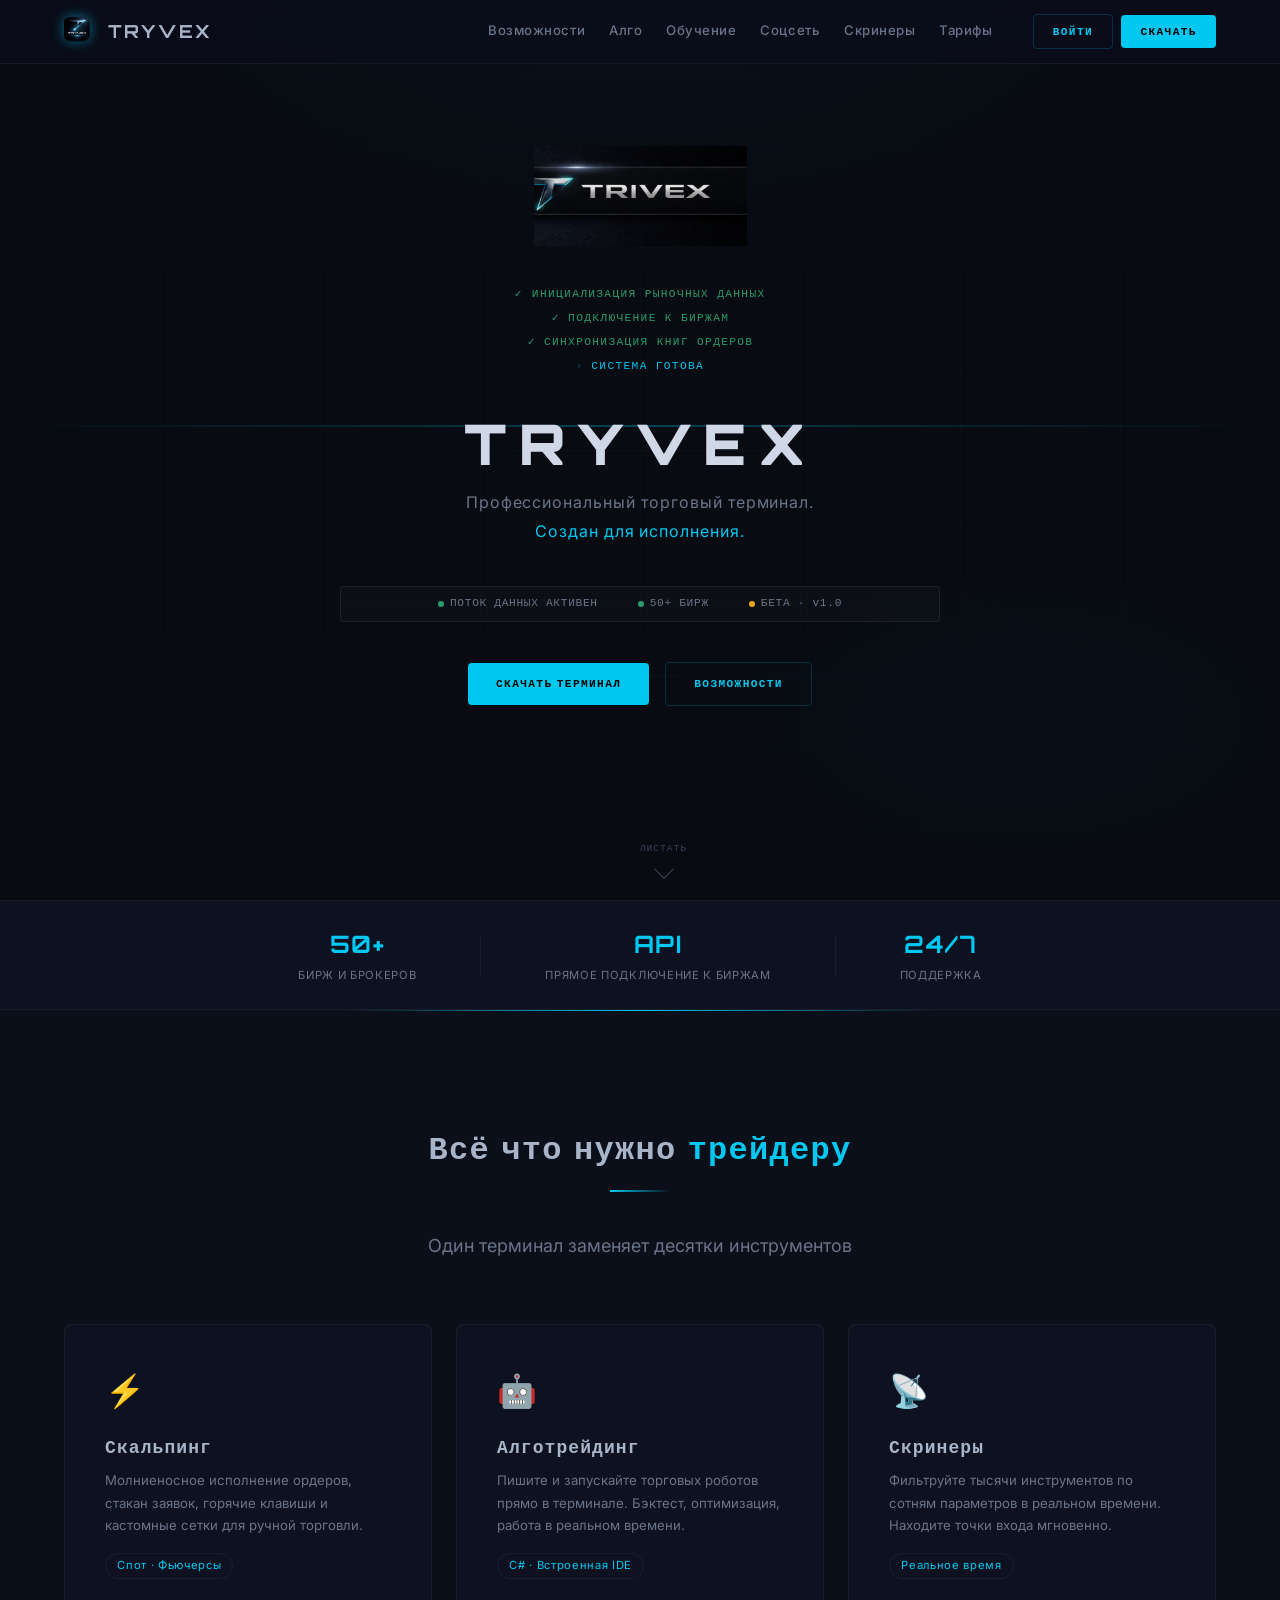
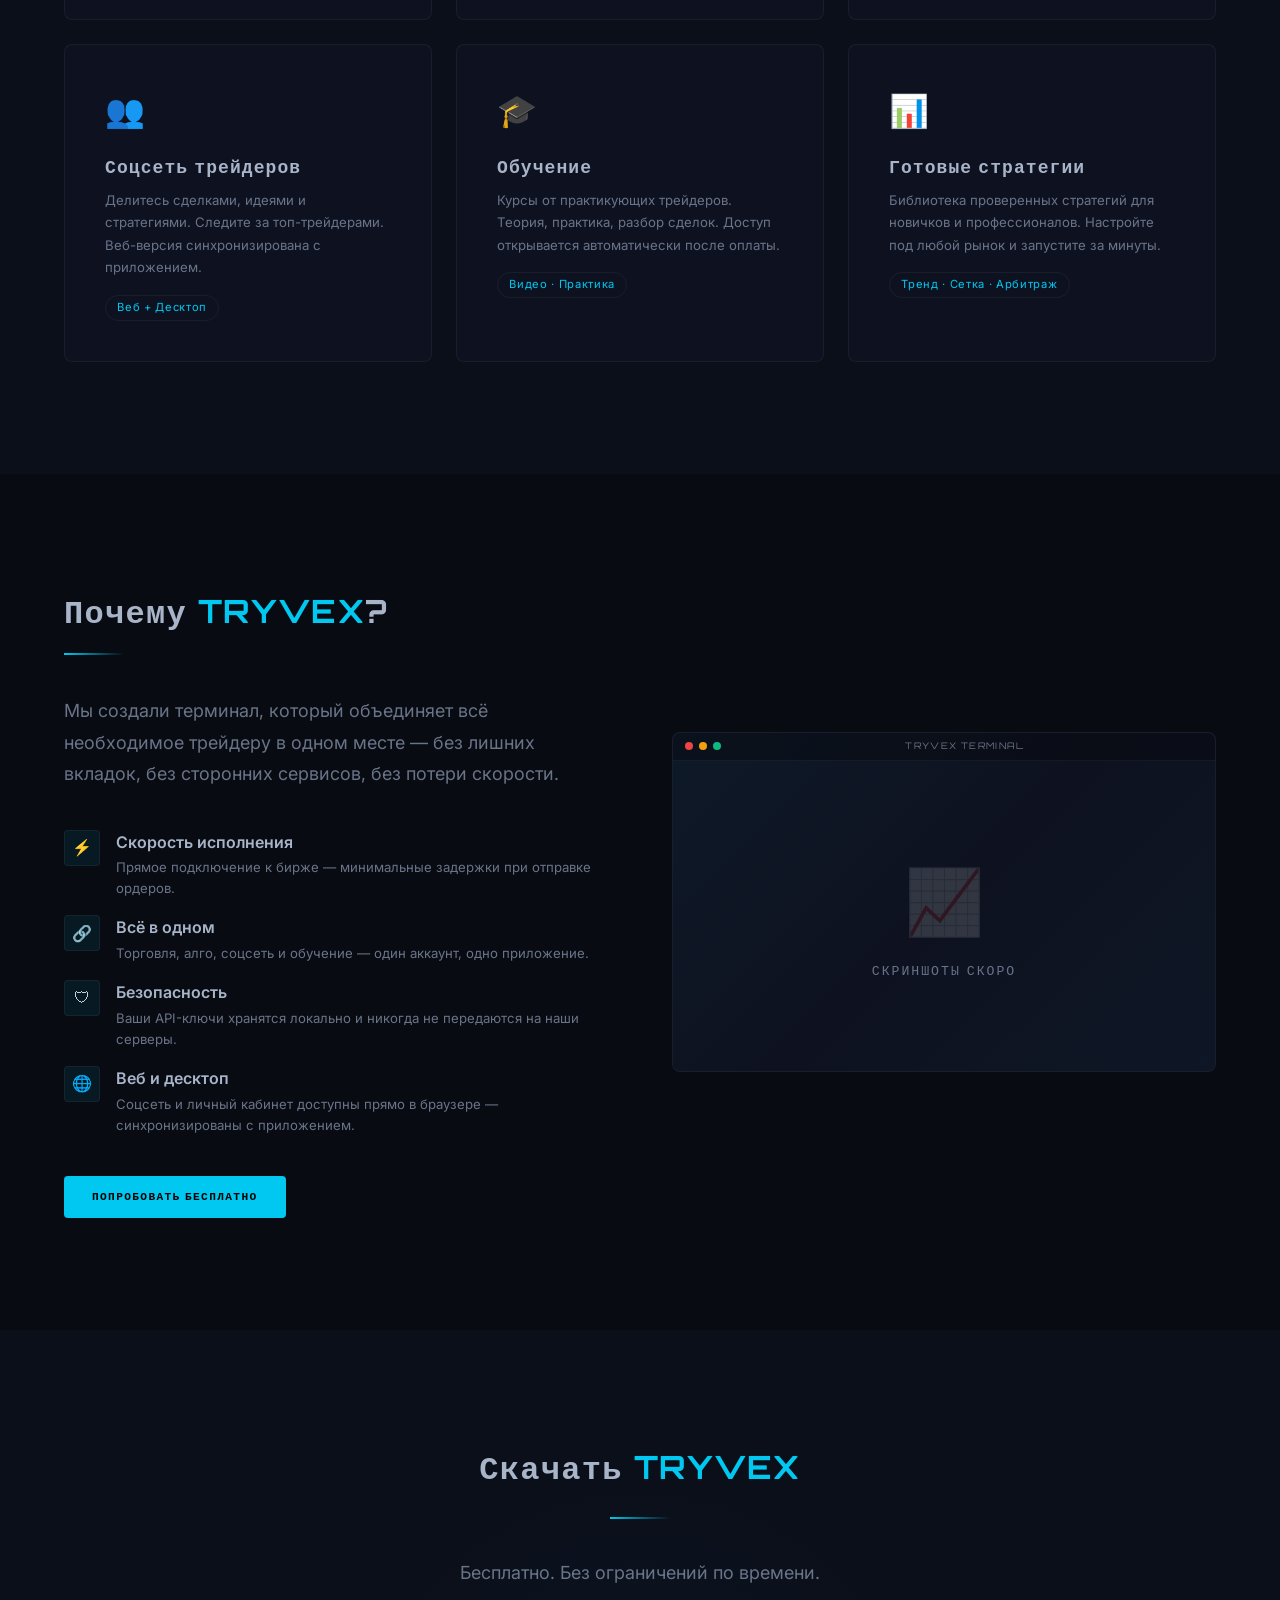
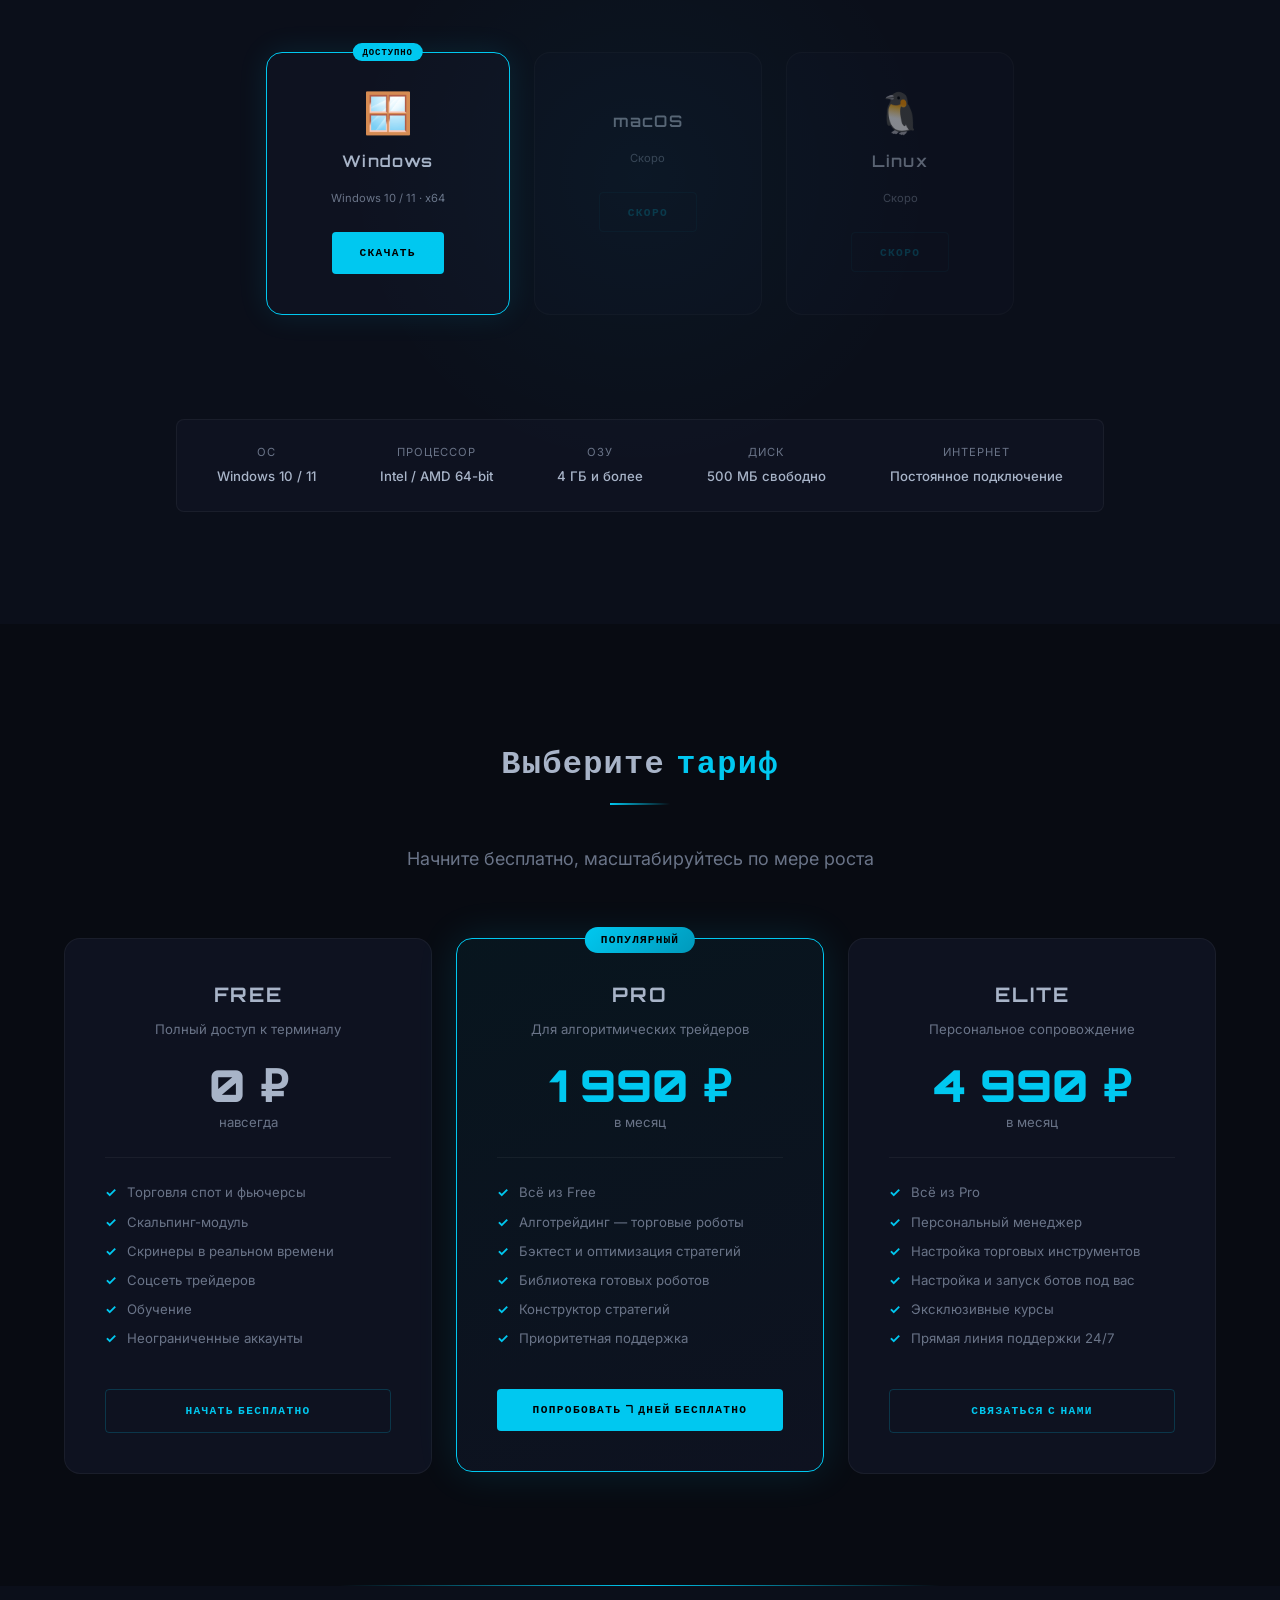
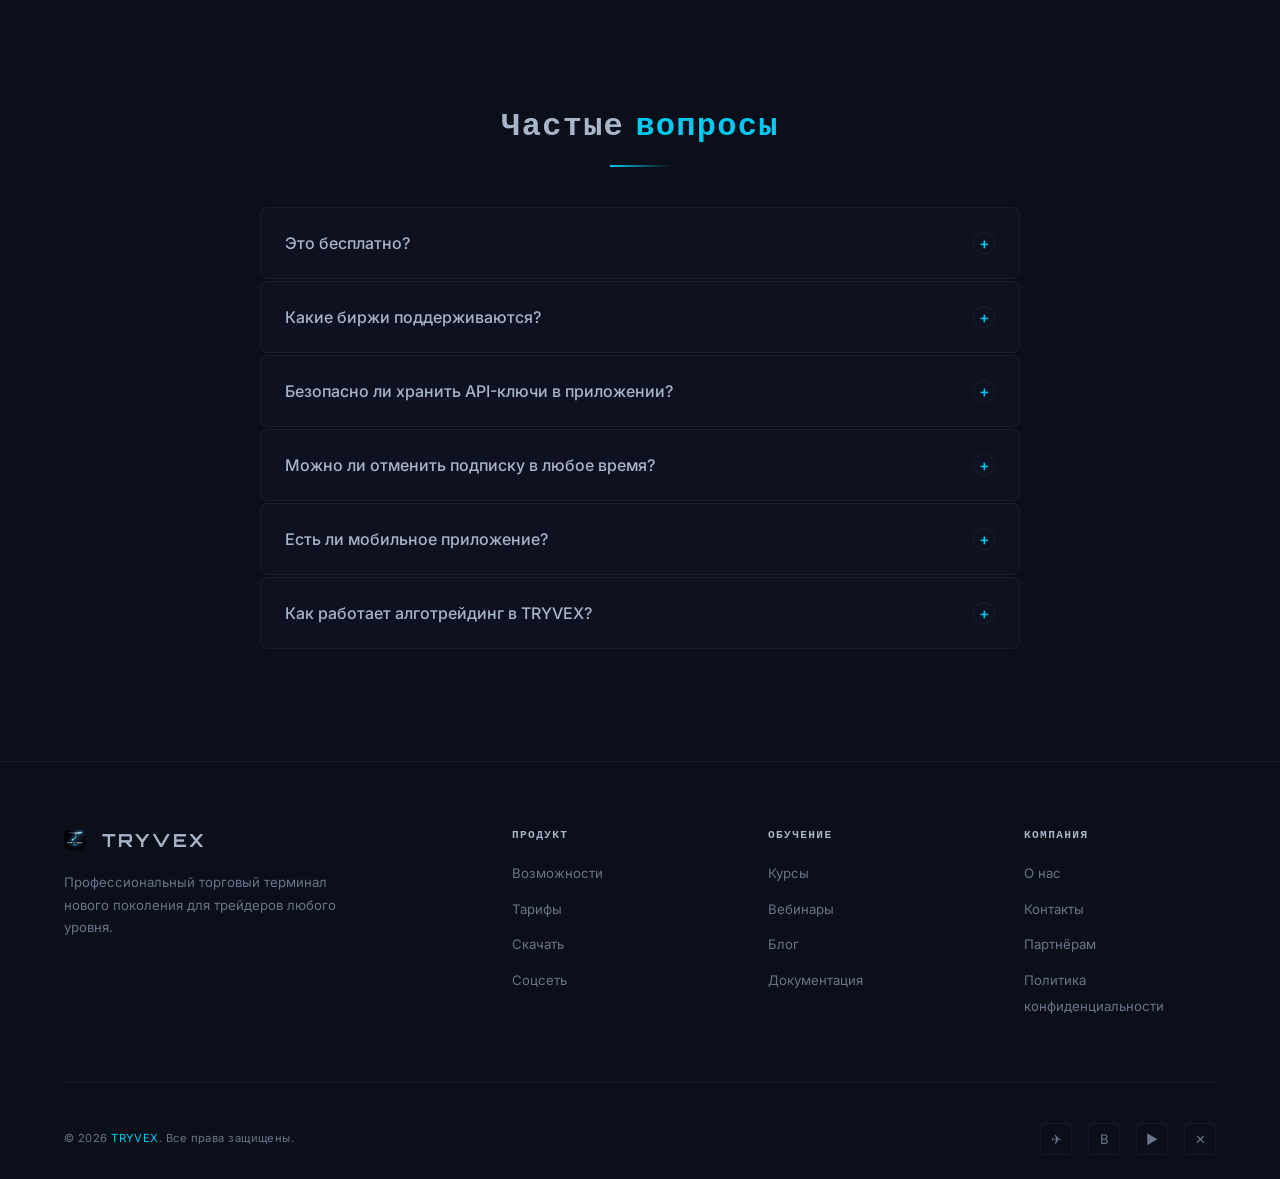
==== commit 105db390: "SEO титан: максимально расширенные keywords на всех страницах — 100+ запросов на страницу" ====
--- a/index.html
+++ b/index.html
@@ -5,7 +5,7 @@
   <meta name="viewport" content="width=device-width, initial-scale=1.0">
   <title>TRYVEX — Торговый терминал: скальпинг, алготрейдинг, скринеры криптовалют</title>
   <meta name="description" content="TRYVEX — профессиональный торговый терминал для криптовалют. Скальпинг, алготрейдинг, скринер уровней и плит, торговые роботы, обучение трейдингу. Bybit, Binance, OKX. Бесплатно.">
-  <meta name="keywords" content="торговый терминал, криптовалютный терминал, терминал для трейдинга, скальпинг терминал, алготрейдинг, торговый робот, скринер криптовалют, скринер уровней, скринер плит, спайк скринер, трейдинг терминал скачать, терминал для bybit, терминал для binance, профессиональный трейдинг, торговля криптовалютой, фьючерсная торговля, стакан ордеров, скальпинг криптовалюта, автоматическая торговля, боты для торговли, trading terminal, crypto terminal, scalping terminal, algo trading, trading bot, crypto screener, bybit terminal, binance terminal, торговля на бирже, криптобиржа, фьючерсы bybit, фьючерсы binance, торговый бот криптовалюта, написать торгового робота, заказать торгового бота, скринер фьючерсов, скринер движений цены, плиты в стакане, крупные заявки стакан, обучение трейдингу, курс по трейдингу, скальпинг обучение, алготрейдинг обучение, соцсеть трейдеров, копитрейдинг, управление рисками трейдинг, технический анализ криптовалюта, индикаторы для трейдинга, RSI стратегия, уровни поддержки сопротивления, пробой уровня, трейлинг стоп, сеточная торговля, маркет мейкер, арбитраж криптовалюта, lead lag стратегия, TRYVEX, трайвекс, торговый терминал бесплатно, лучший терминал для трейдинга">
+  <meta name="keywords" content="торговый терминал, криптовалютный терминал, терминал для трейдинга, скальпинг терминал, профессиональный торговый терминал, лучший торговый терминал, торговый терминал для криптовалют, торговый терминал скачать бесплатно, торговый терминал windows, программа для торговли криптовалютой, программа для трейдинга, приложение для торговли на бирже, платформа для трейдинга, торговая платформа криптовалюта, терминал для bybit, терминал для binance, терминал для okx, bybit терминал, binance терминал, алготрейдинг, алгоритмическая торговля, торговый робот, автоматическая торговля криптовалютой, торговый бот, скринер криптовалют, скринер уровней, скринер плит, спайк скринер, скринер движений рынка, скальпинг криптовалюта, скальпинг на бирже, скальпинг терминал, скальпинг инструменты, фьючерсная торговля, торговля фьючерсами, торговля опционами, торговля деривативами, торговля с плечом, маржинальная торговля, спотовая торговля, как заработать на криптовалюте, как заработать на бирже, как торговать криптовалютой, торговля на криптобирже, заработок на трейдинге, пассивный доход криптовалюта, заработок на крипте, как зарабатывать на крипте, инвестиции в криптовалюту, криптовалюта для начинающих, трейдинг для начинающих, обучение трейдингу, торговые стратегии, технический анализ, фундаментальный анализ, стакан ордеров, уровни поддержки и сопротивления, пробой уровня, скользящие средние, RSI, MACD, индикаторы трейдинга, копитрейдинг, соцсеть трейдеров, арбитраж криптовалюта, сеточная торговля, маркет мейкер, lead lag стратегия, трейлинг стоп, управление рисками, риск менеджмент, торговый журнал, бэктест, оптимизация стратегий, демо режим торговли, TRYVEX, трайвекс, trading terminal, crypto terminal, scalping terminal, algo trading, trading bot, crypto screener, automated trading, professional trading platform">
 
   <!-- Canonical -->
   <link rel="canonical" href="https://tryvex.online/">
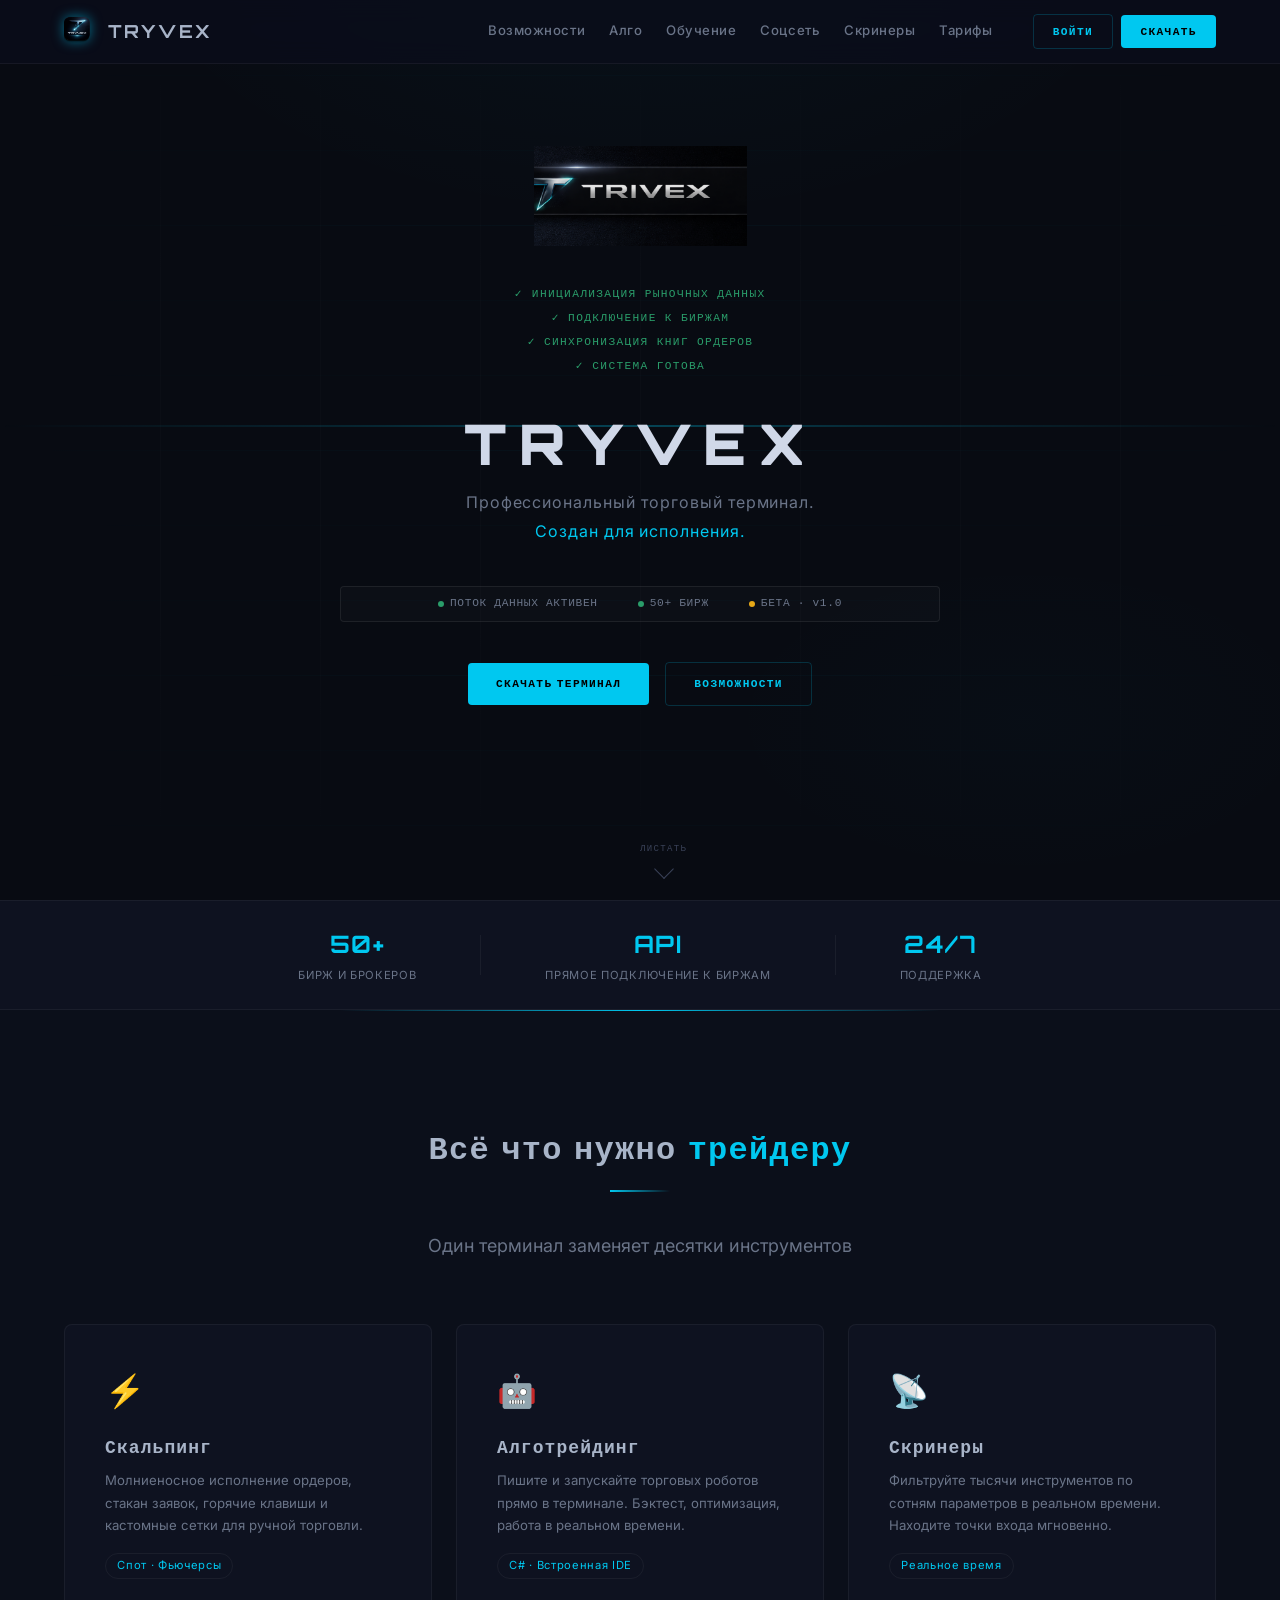
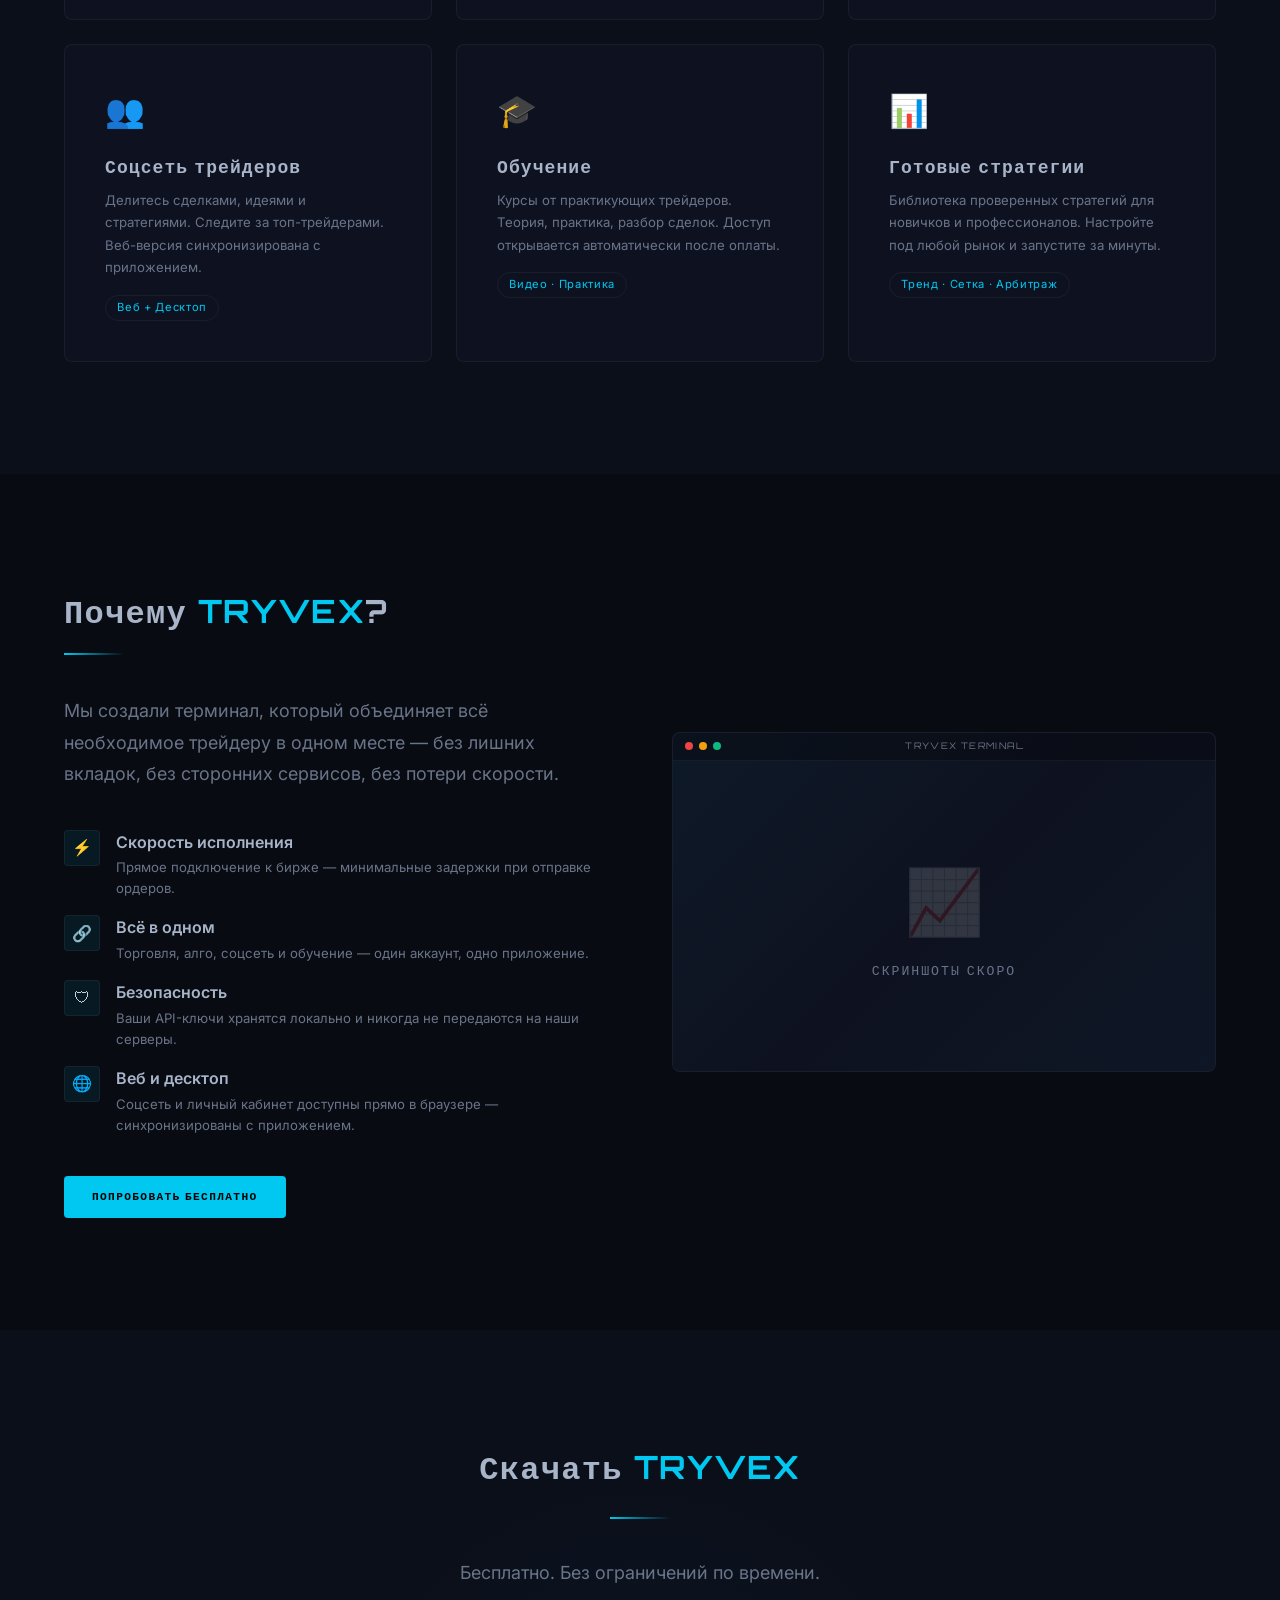
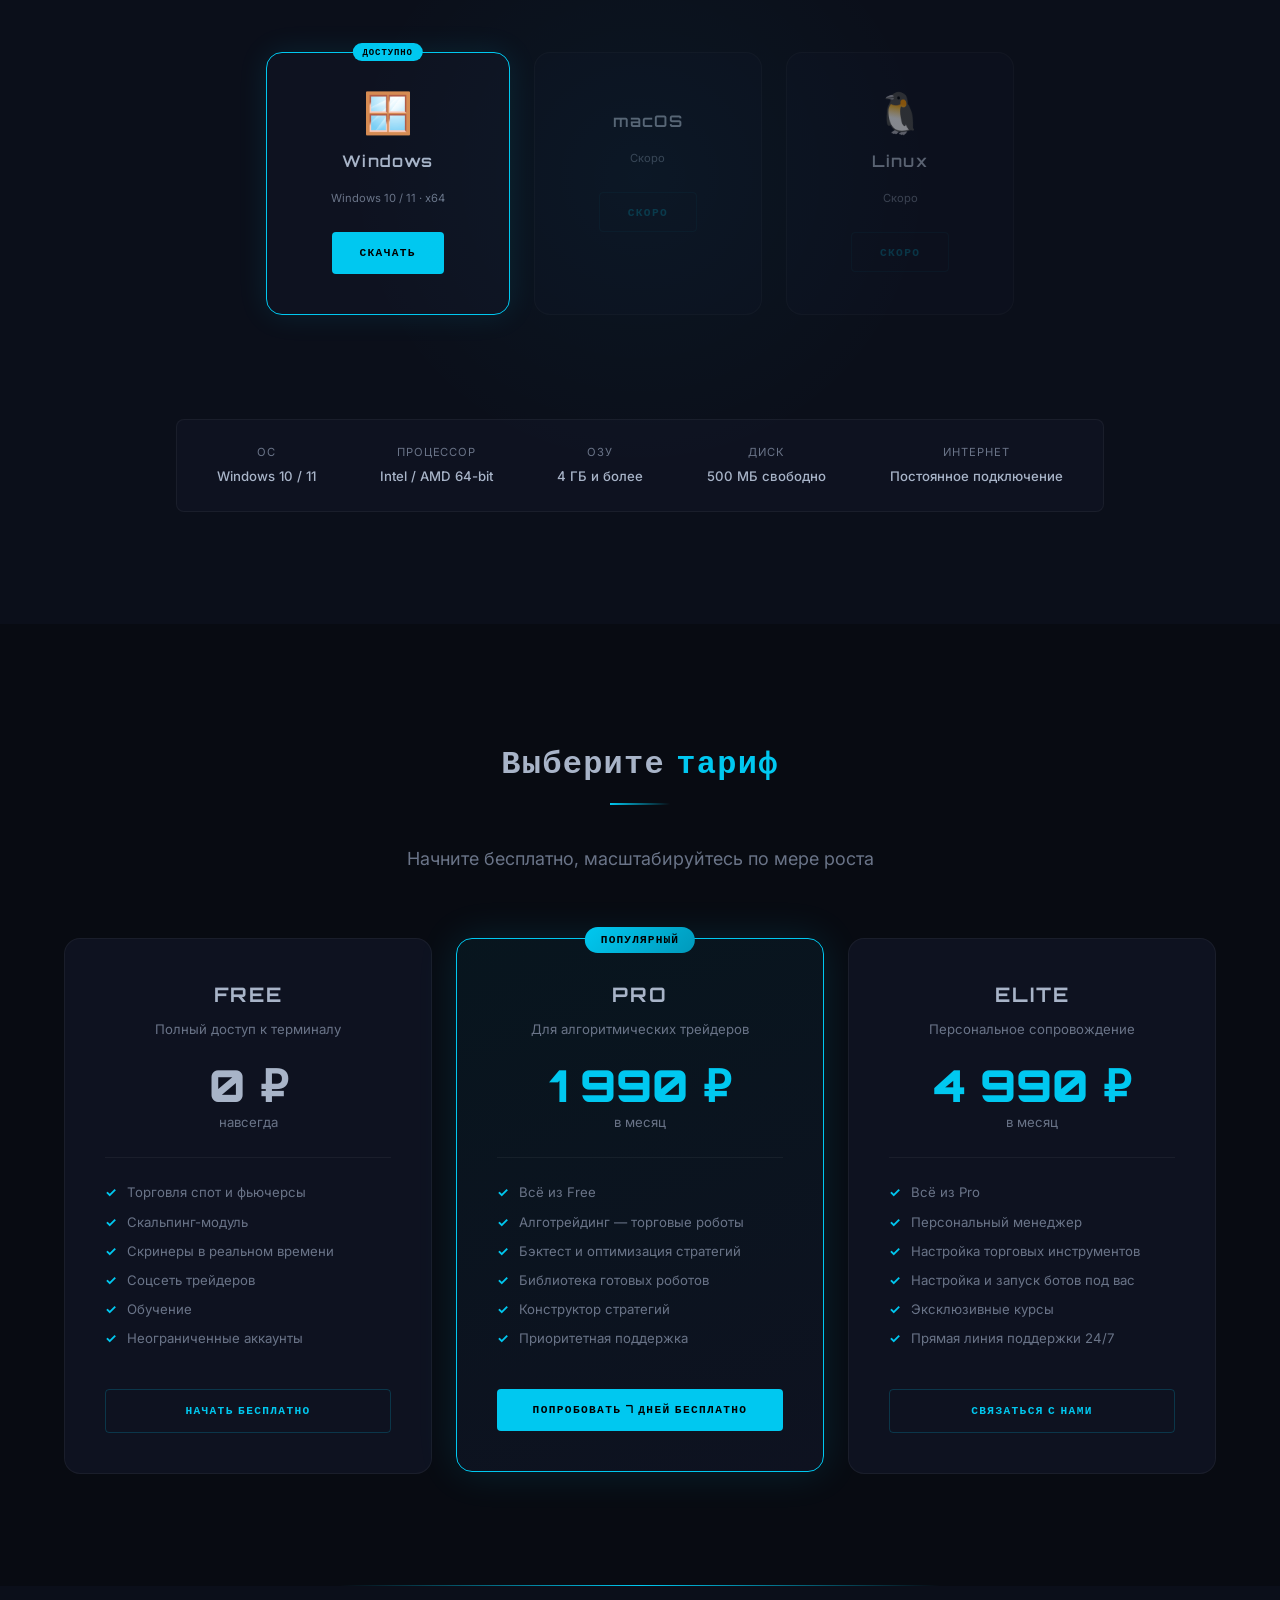
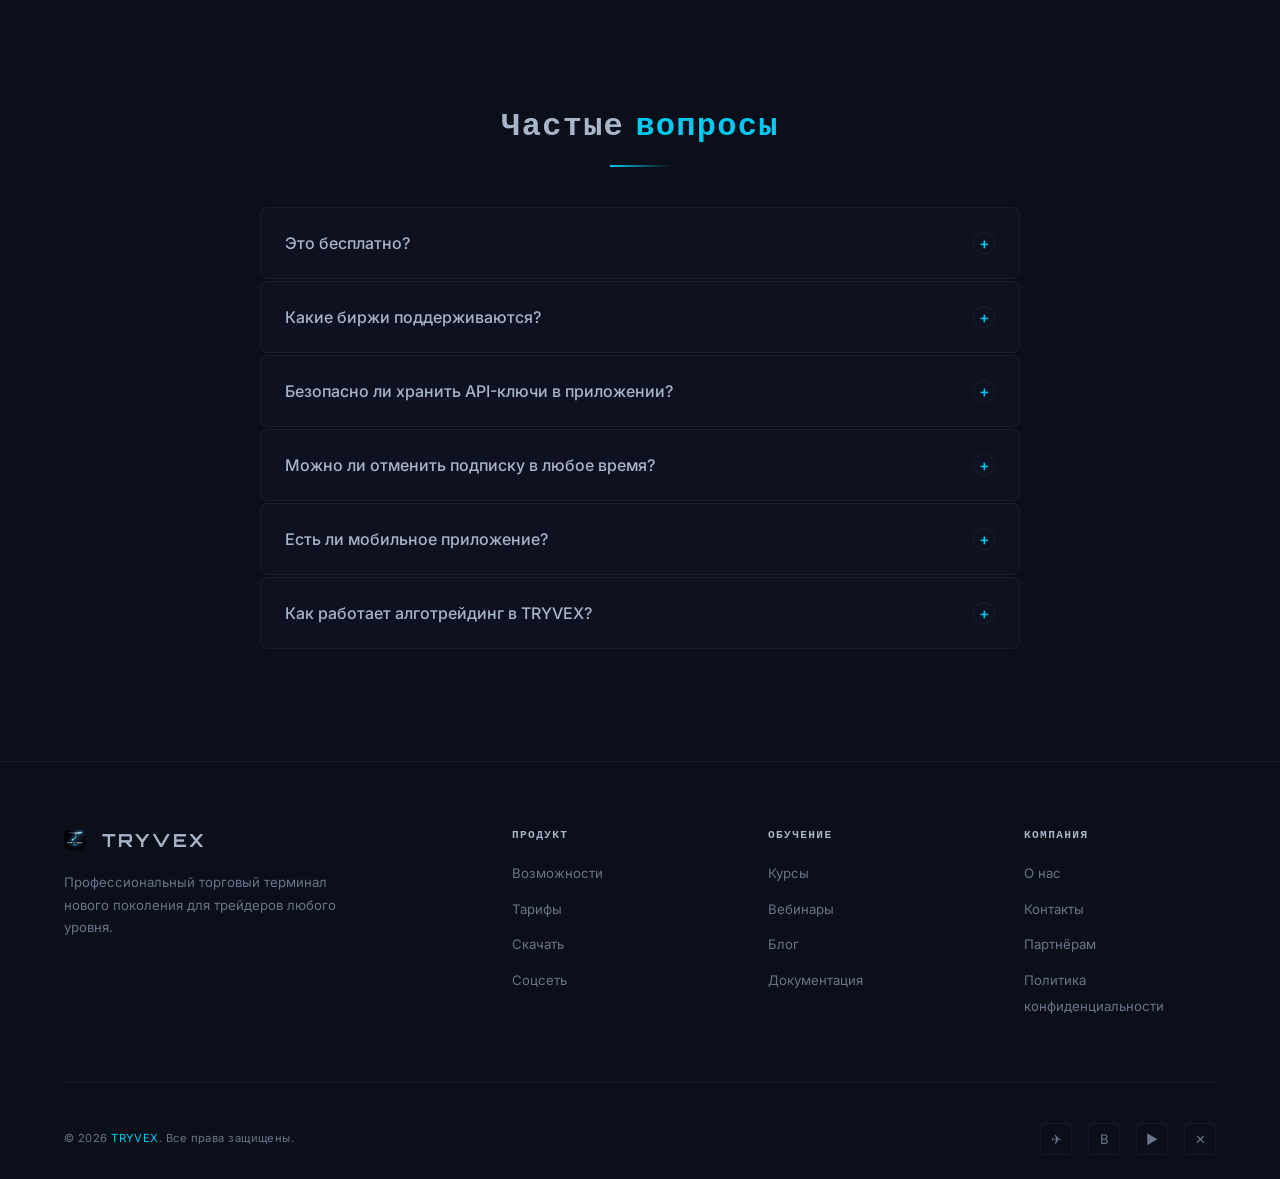
==== commit 7212fbe2: "SEO: Яндекс Метрика 109677314 добавлена на все страницы сайта" ====
--- a/index.html
+++ b/index.html
@@ -101,6 +101,13 @@
   <link rel="stylesheet" href="assets/css/faq.css">
   <link rel="stylesheet" href="assets/css/footer.css">
   <link rel="stylesheet" href="assets/css/mobile.css">
+  <!-- Yandex.Metrika counter -->
+  <script type="text/javascript">
+    (function(m,e,t,r,i,k,a){m[i]=m[i]||function(){(m[i].a=m[i].a||[]).push(arguments)};m[i].l=1*new Date();for(var j=0;j<document.scripts.length;j++){if(document.scripts[j].src===r){return;}}k=e.createElement(t),a=e.getElementsByTagName(t)[0],k.async=1,k.src=r,a.parentNode.insertBefore(k,a)})(window,document,'script','https://mc.yandex.ru/metrika/tag.js?id=109677314','ym');
+    ym(109677314,'init',{ssr:true,webvisor:true,clickmap:true,ecommerce:"dataLayer",referrer:document.referrer,url:location.href,accurateTrackBounce:true,trackLinks:true});
+  </script>
+  <noscript><div><img src="https://mc.yandex.ru/watch/109677314" style="position:absolute; left:-9999px;" alt=""/></div></noscript>
+  <!-- /Yandex.Metrika counter -->
 </head>
 <body>
 
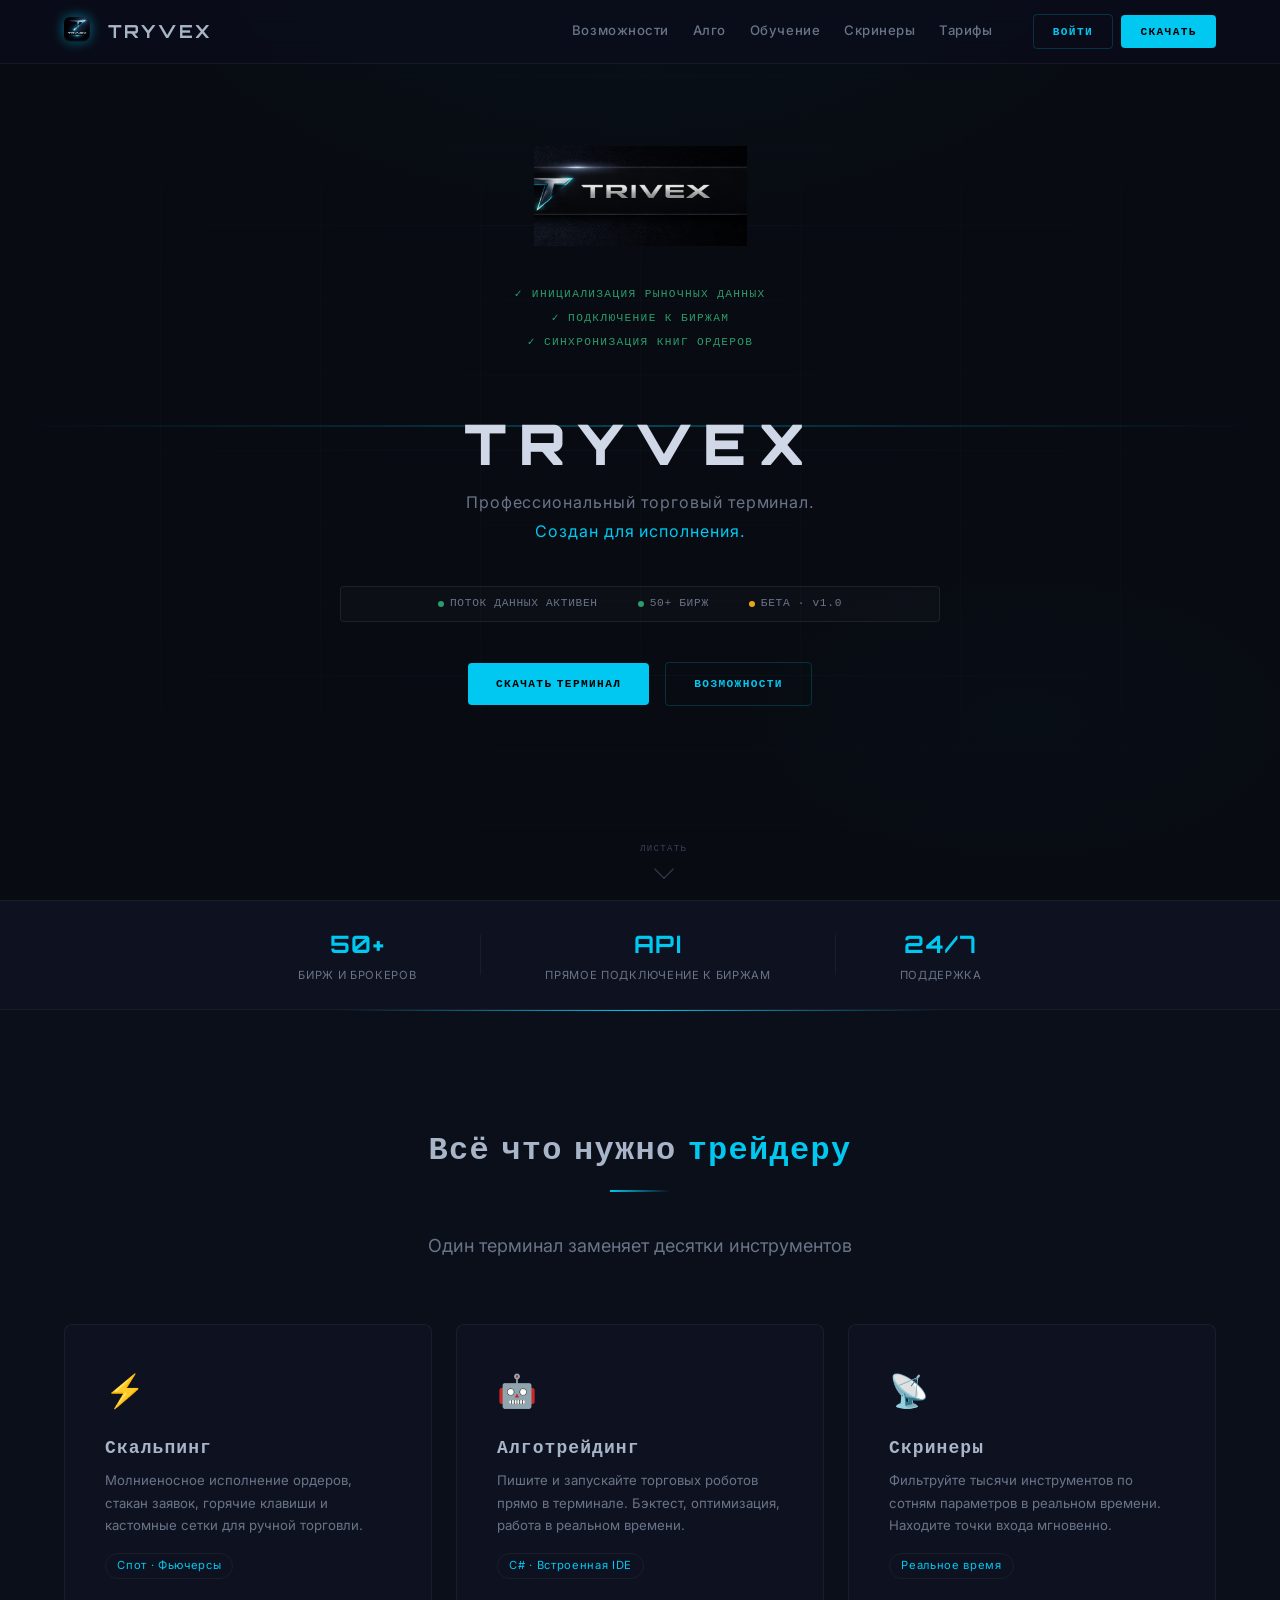
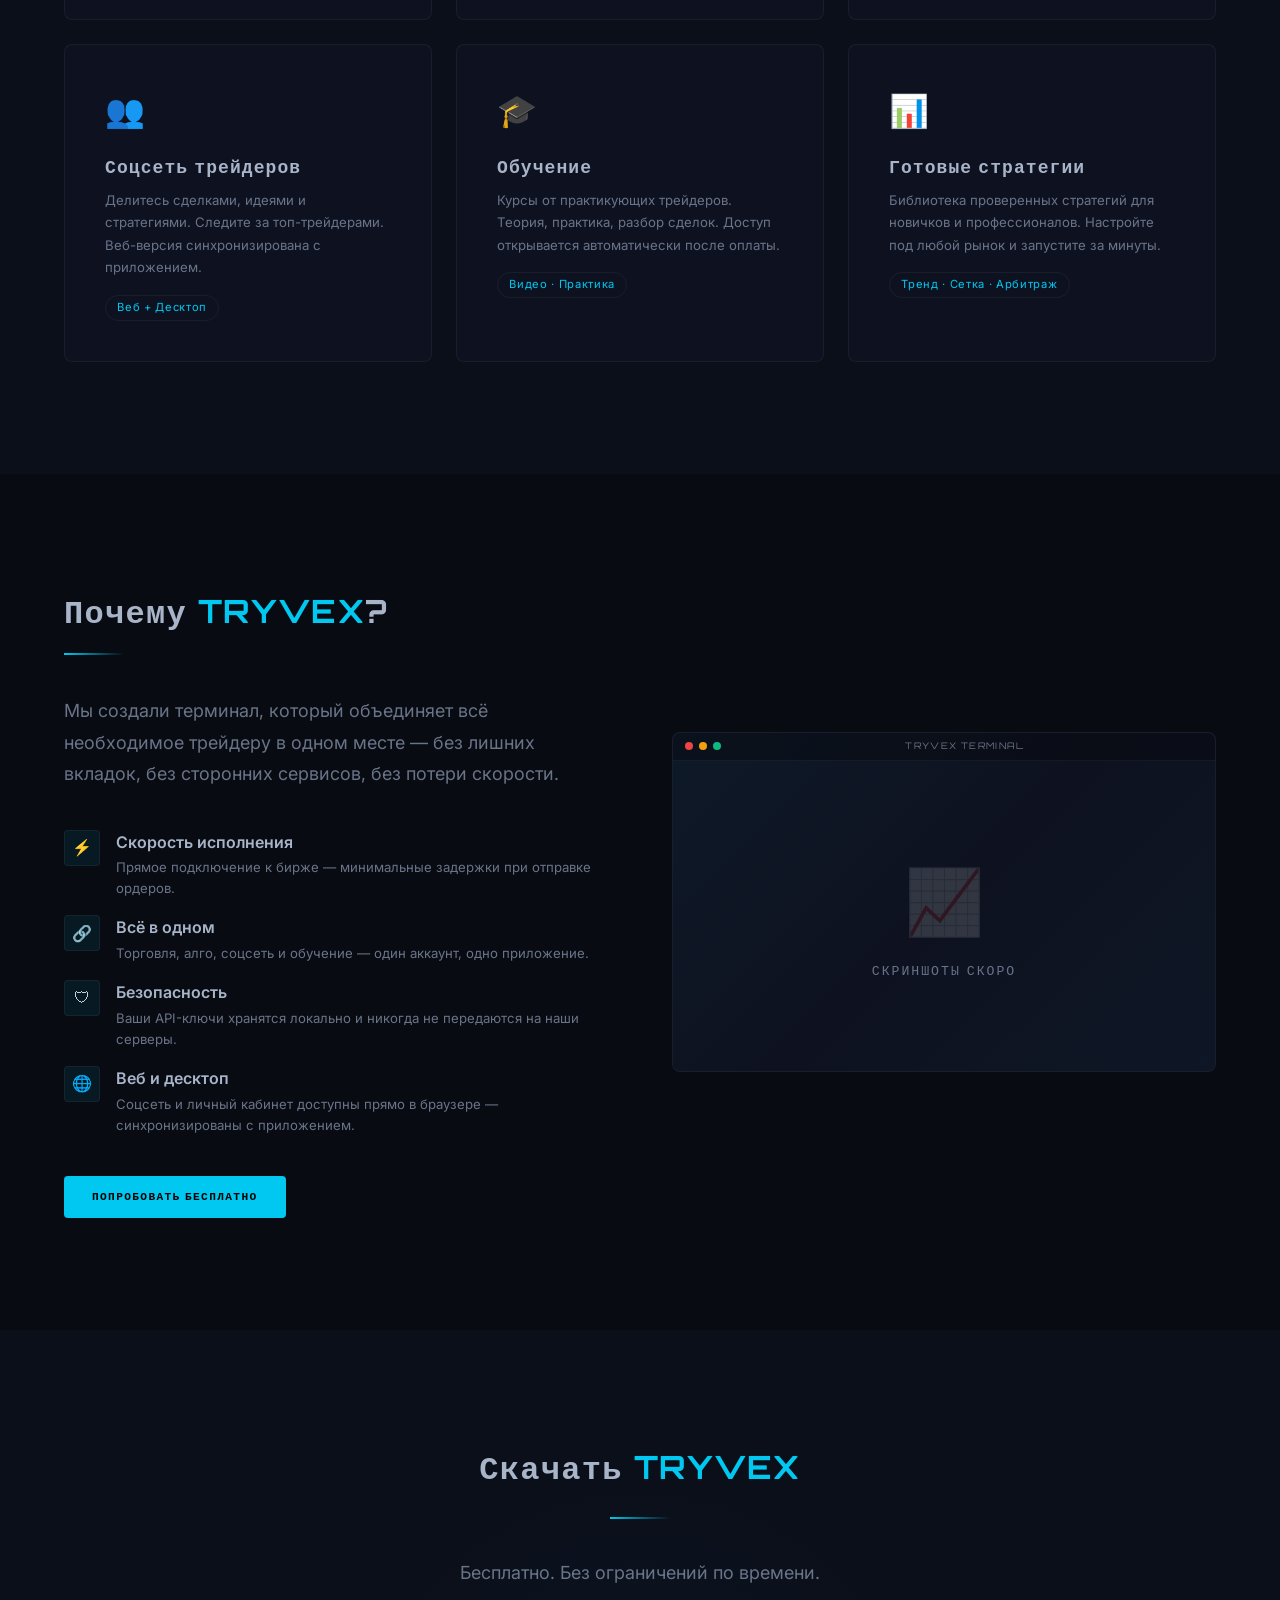
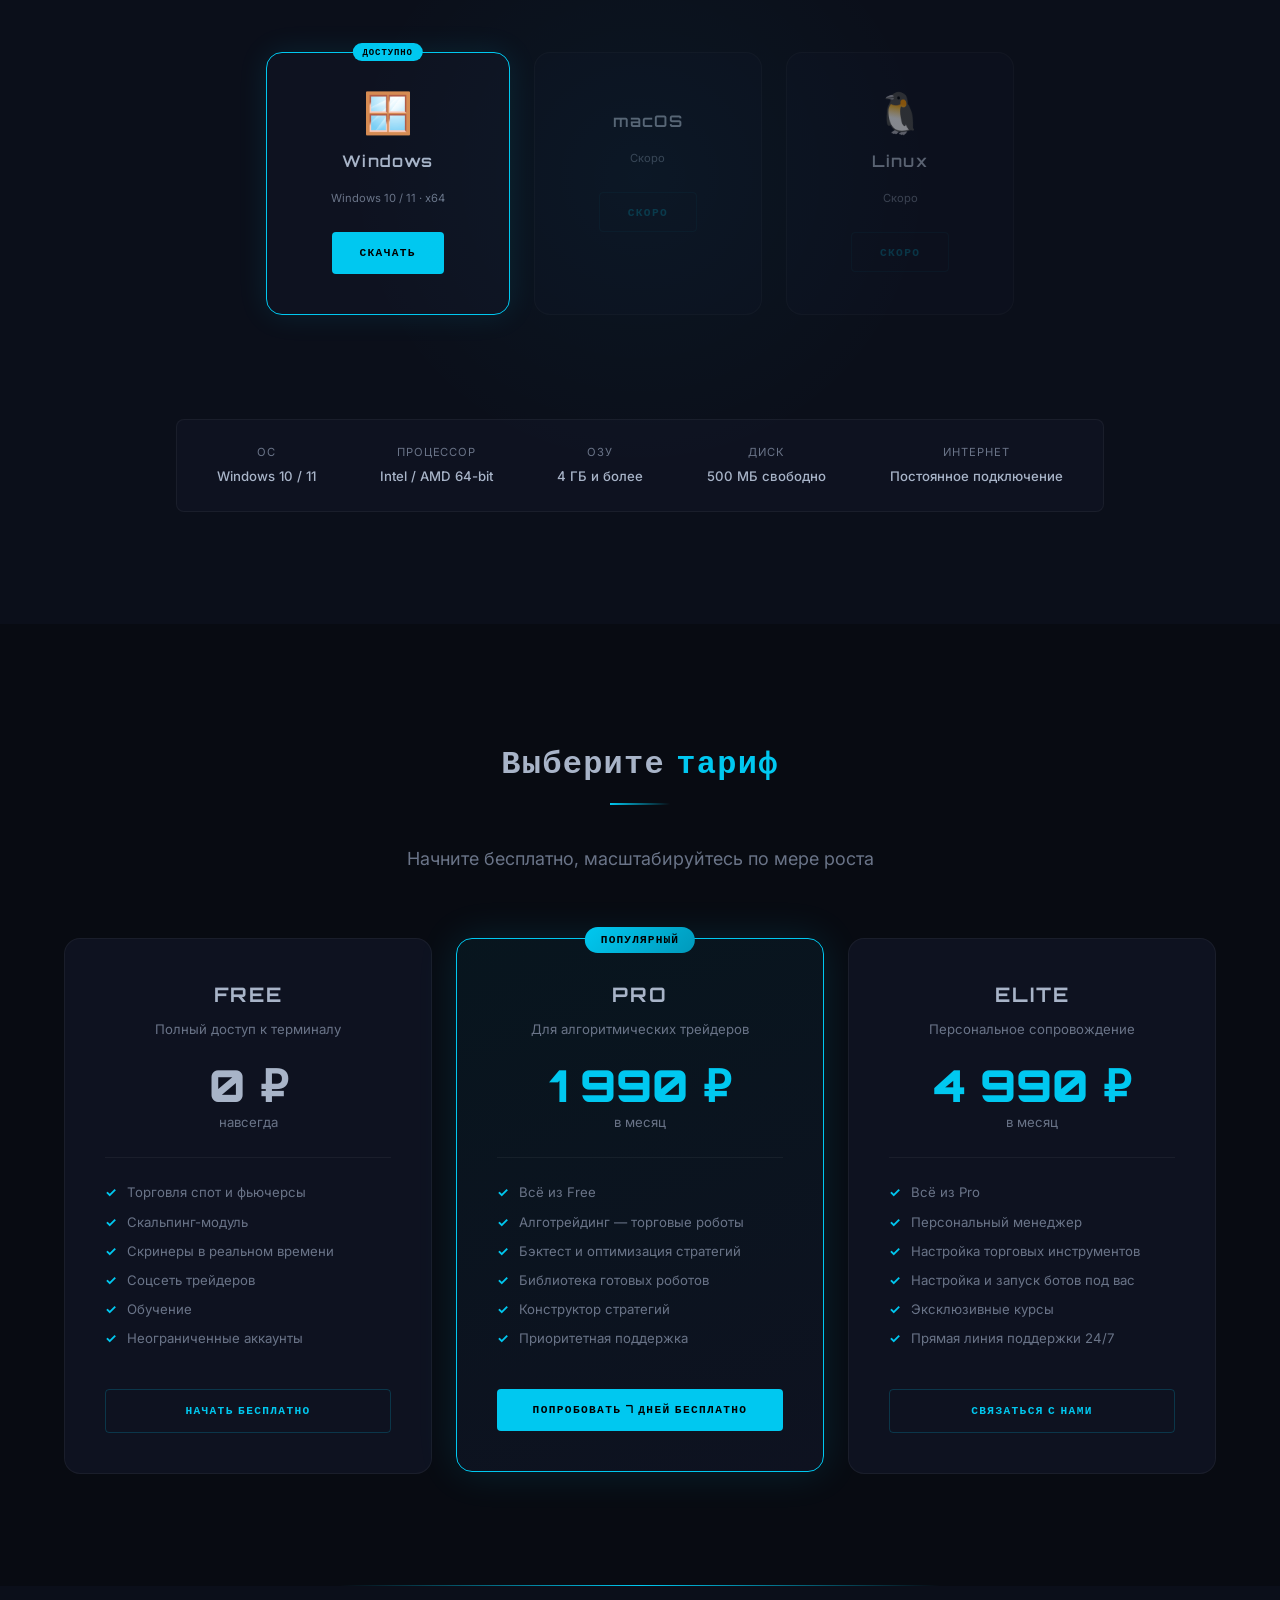
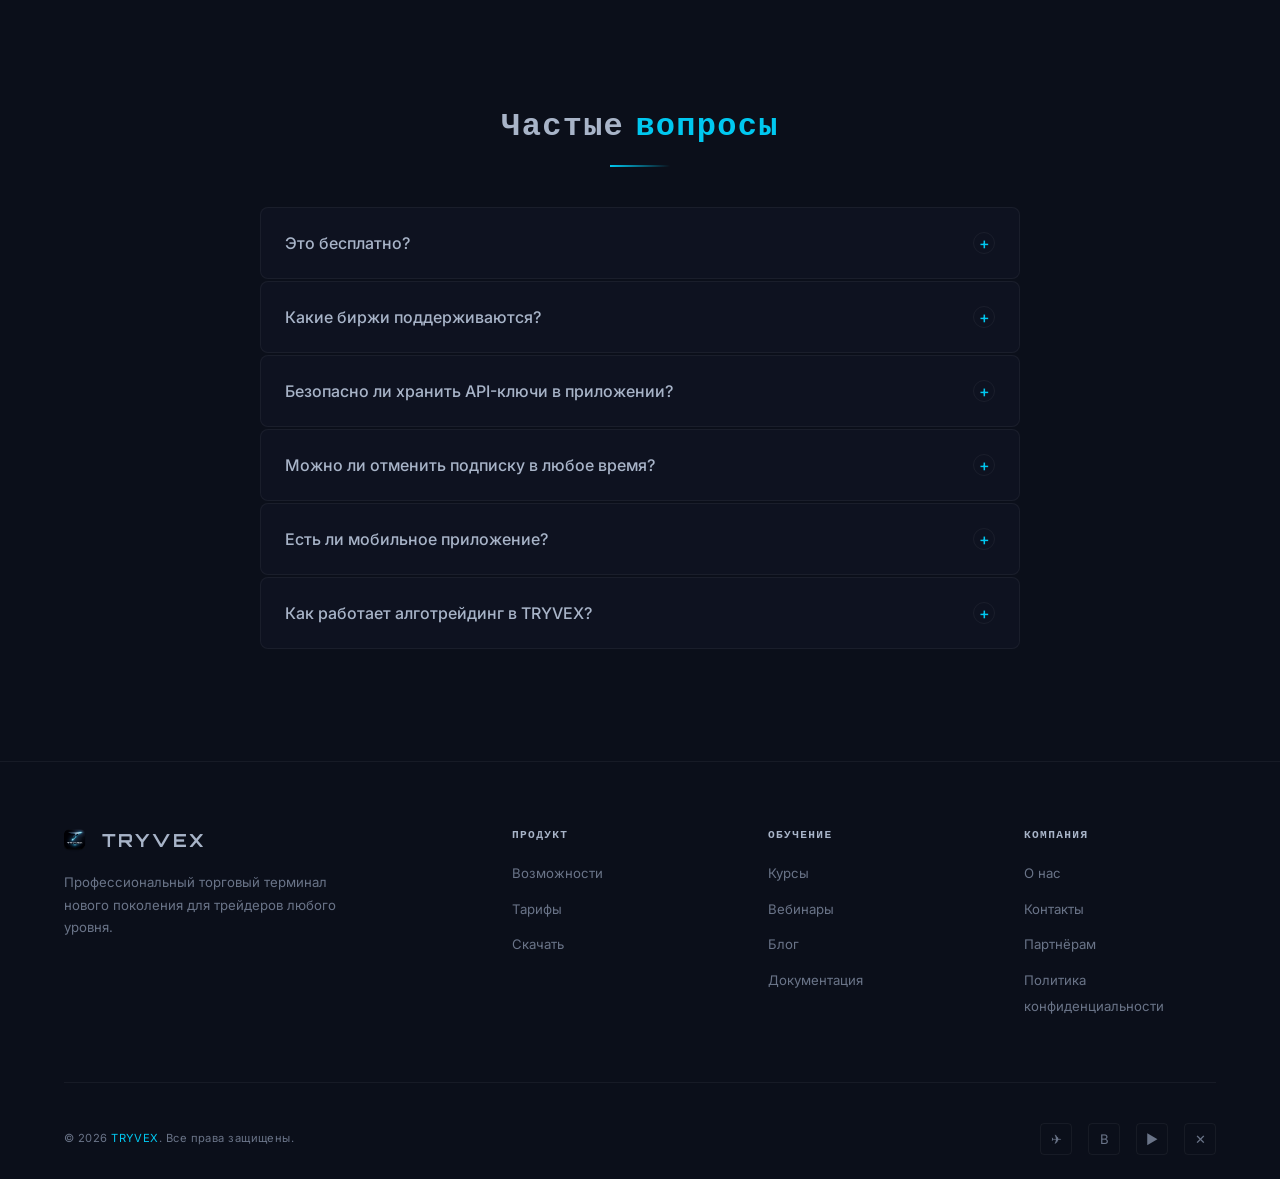
==== commit d8e7c3e0: "Соцсеть: скрыть из навбара и footer, закрыть от индексирования в robots.txt и убрать из sitemap" ====
--- a/index.html
+++ b/index.html
@@ -125,7 +125,7 @@
         <a href="#features"  class="nav__link">Возможности</a>
         <a href="app/algo/index.html" class="nav__link">Алго</a>
         <a href="app/education/index.html" class="nav__link">Обучение</a>
-        <a href="app/social/index.html" class="nav__link">Соцсеть</a>
+        <!-- Соцсеть временно скрыта -->
         <a href="app/screeners/index.html" class="nav__link">Скринеры</a>
         <a href="#pricing"   class="nav__link">Тарифы</a>
       </nav>
@@ -576,7 +576,7 @@
             <li><a href="#features"  class="footer__link">Возможности</a></li>
             <li><a href="#pricing"   class="footer__link">Тарифы</a></li>
             <li><a href="#download"  class="footer__link">Скачать</a></li>
-            <li><a href="app/social/index.html" class="footer__link">Соцсеть</a></li>
+            <!-- Соцсеть временно скрыта -->
           </ul>
         </div>
 
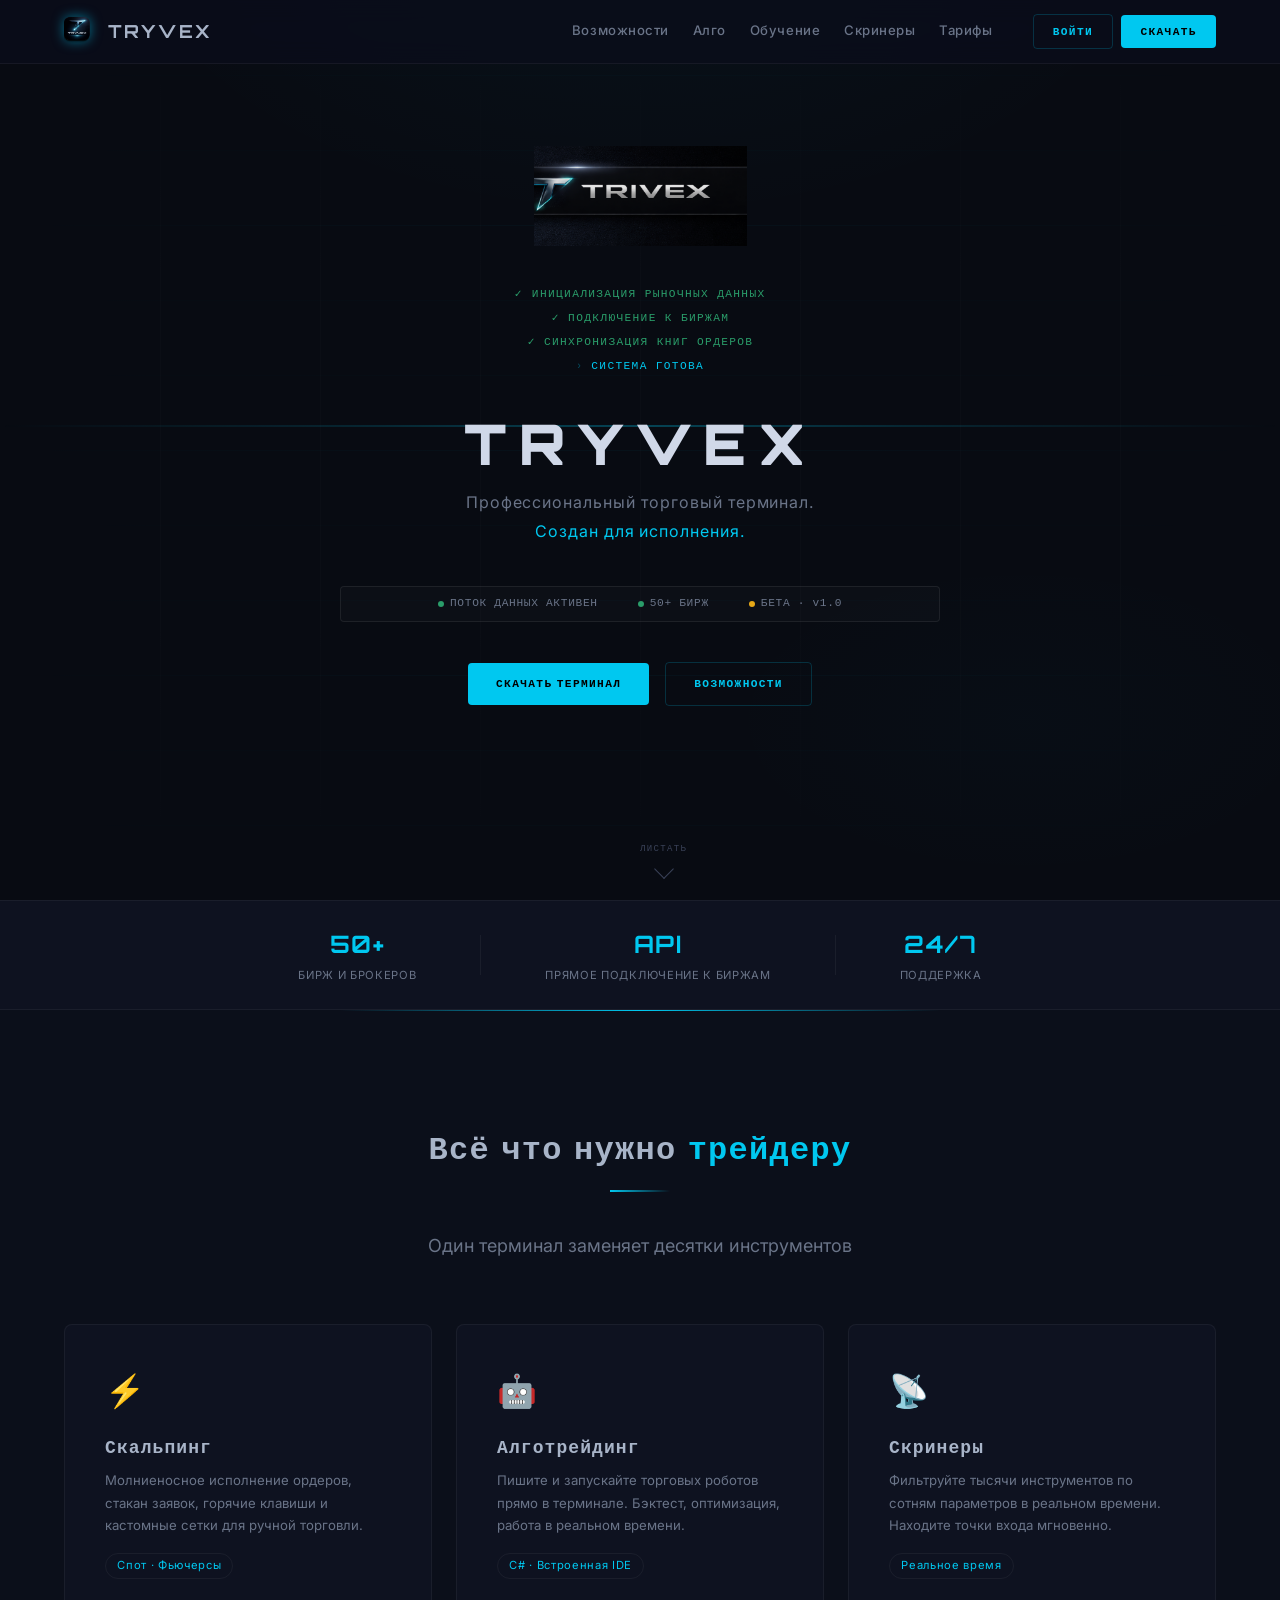
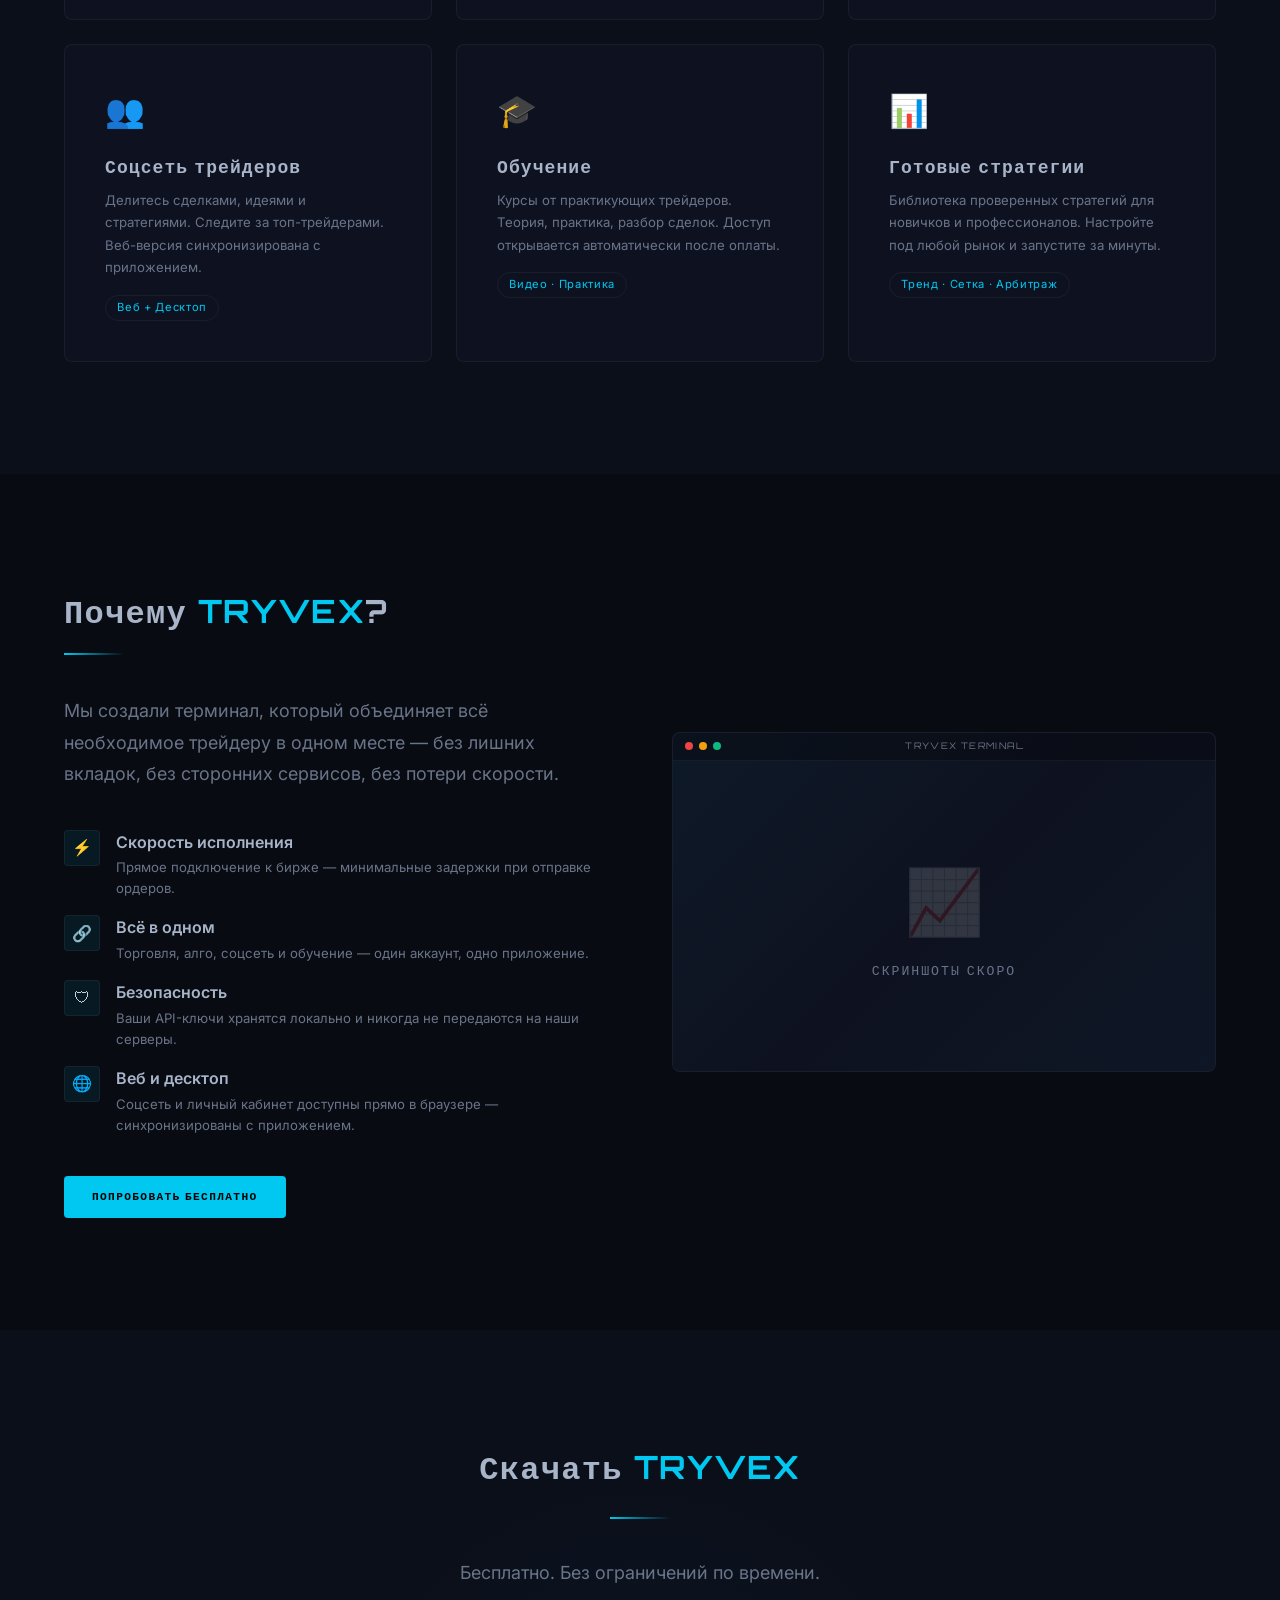
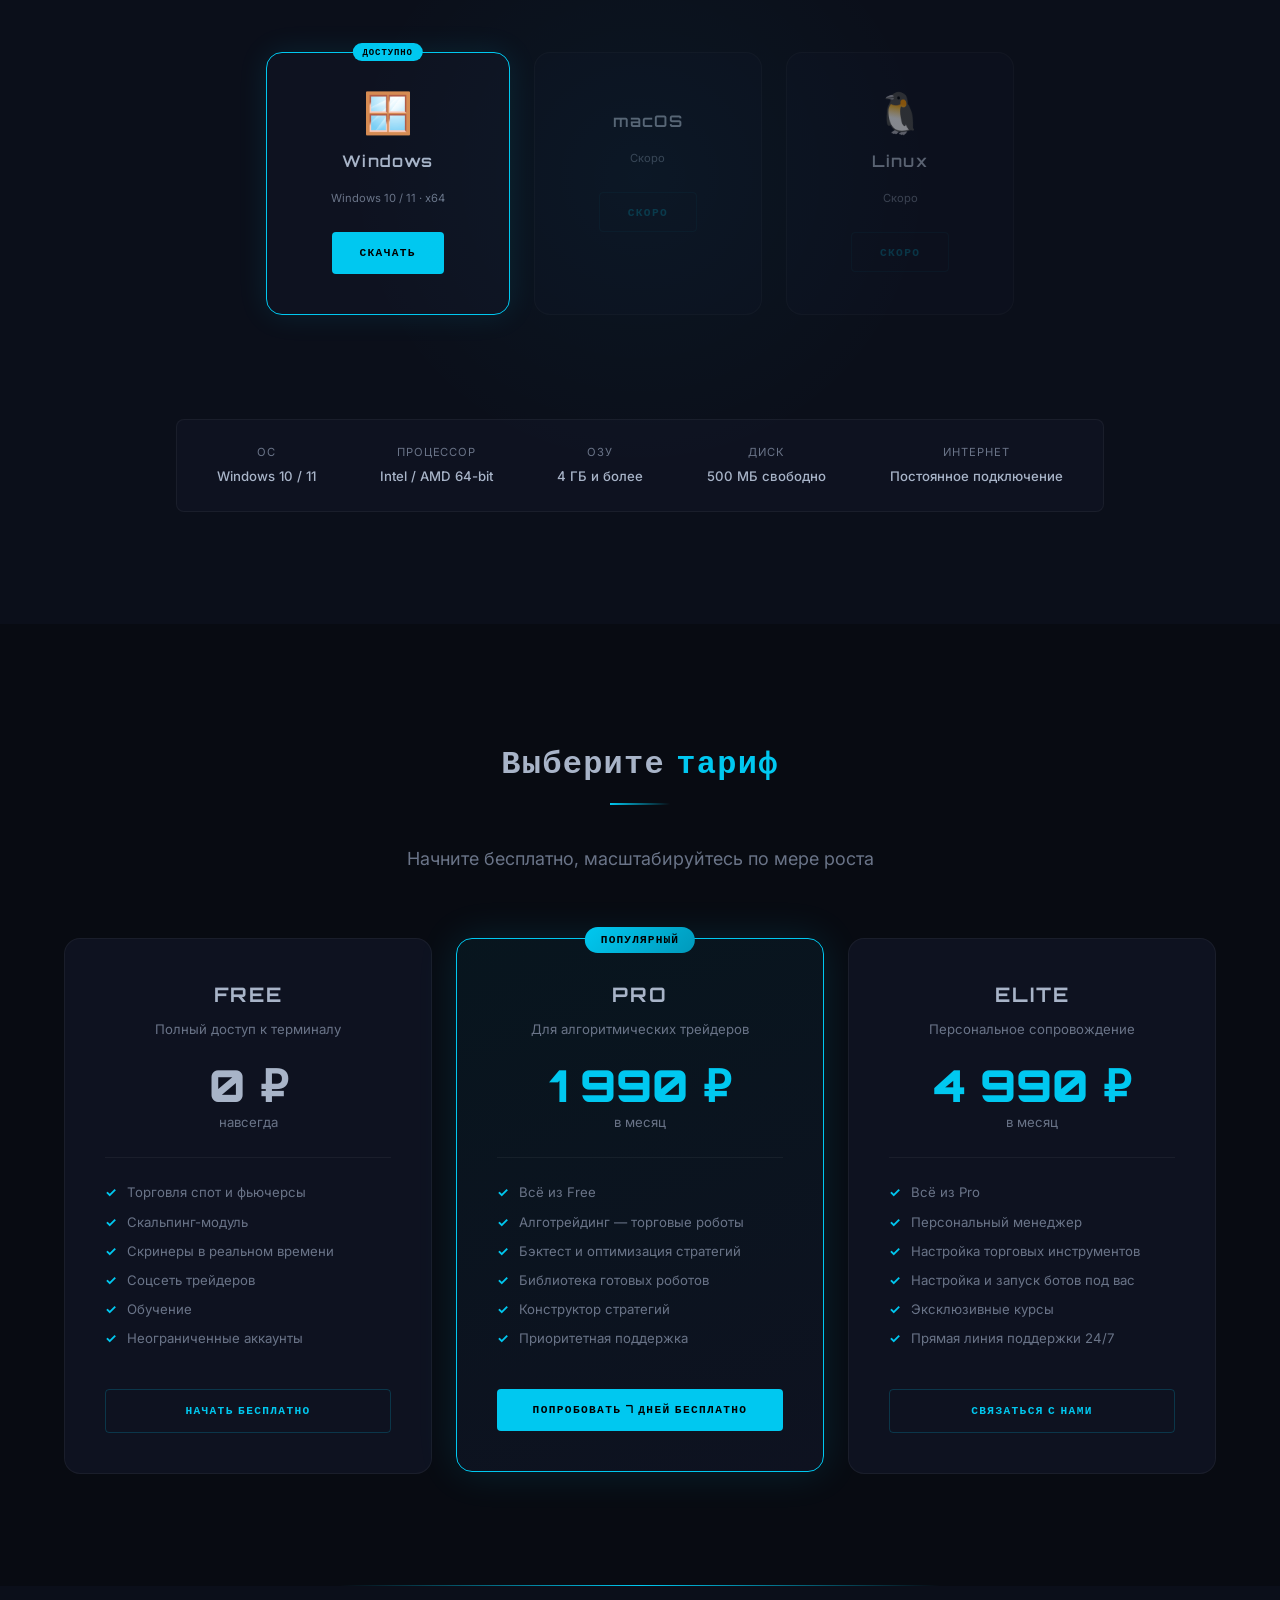
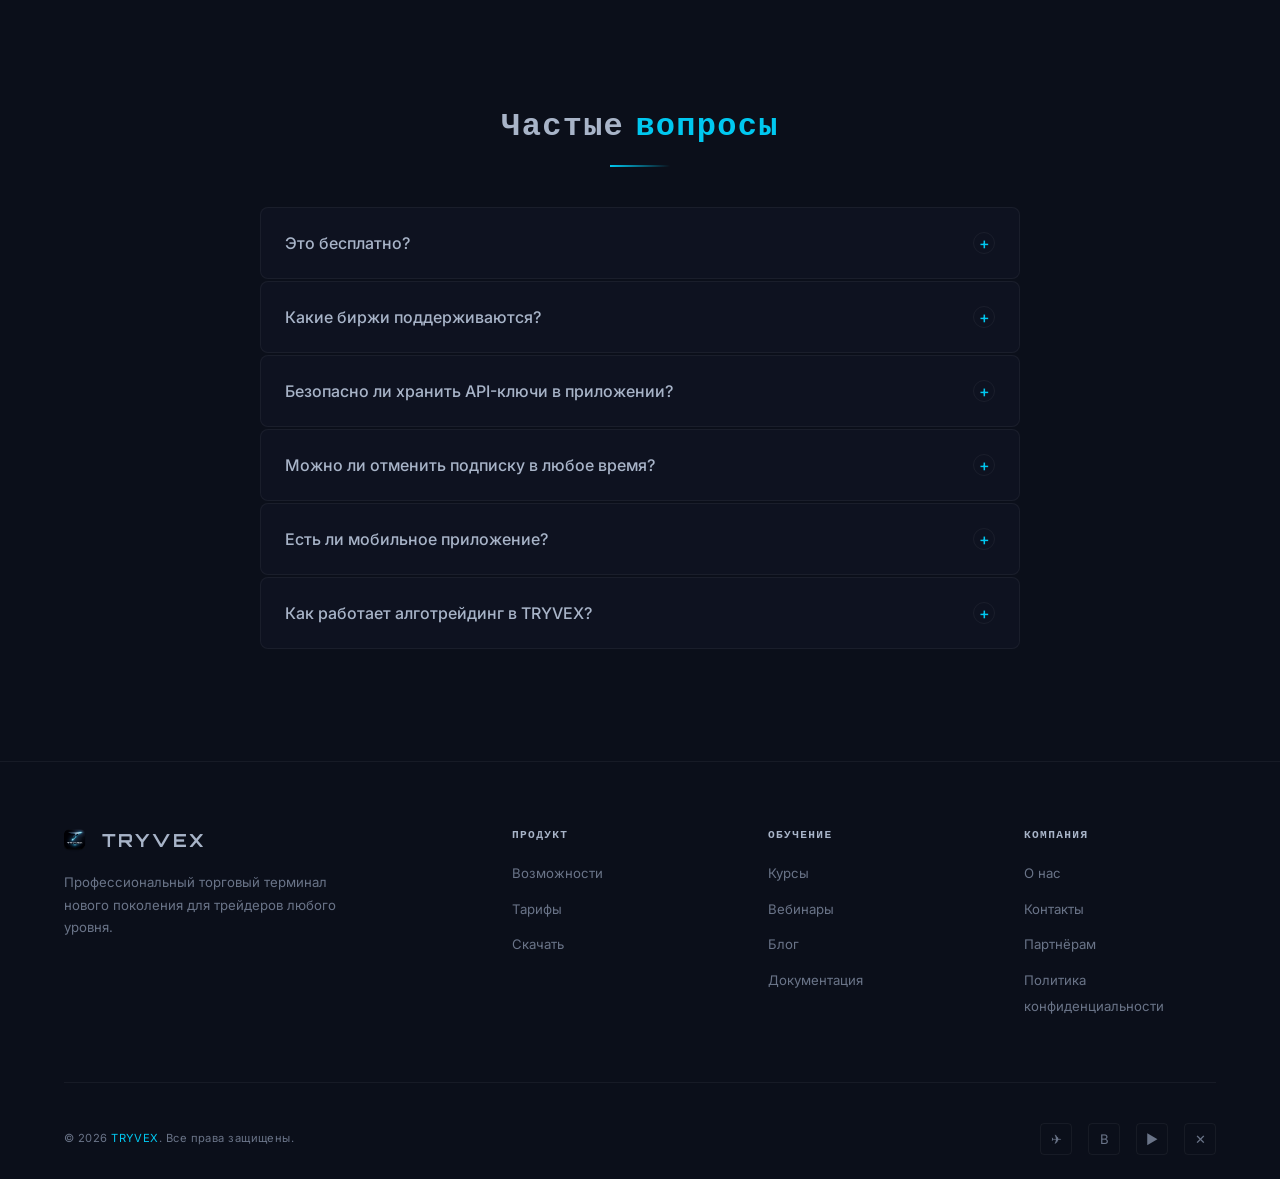
==== commit 2397df25: "Логотип: абсолютный URL tryvex.online; соцсеть убрана из всех навбаров и компонентов" ====
--- a/index.html
+++ b/index.html
@@ -116,7 +116,7 @@
   ═══════════════════════════════════════════ -->
   <header class="nav" id="nav">
     <div class="nav__inner container">
-      <a href="index.html" class="nav__logo">
+      <a href="https://tryvex.online/" class="nav__logo">
         <img class="nav__logo-svg" src="assets/images/icon.png" alt="TRYVEX">
         <span class="nav__logo-text">TRYVEX</span>
       </a>
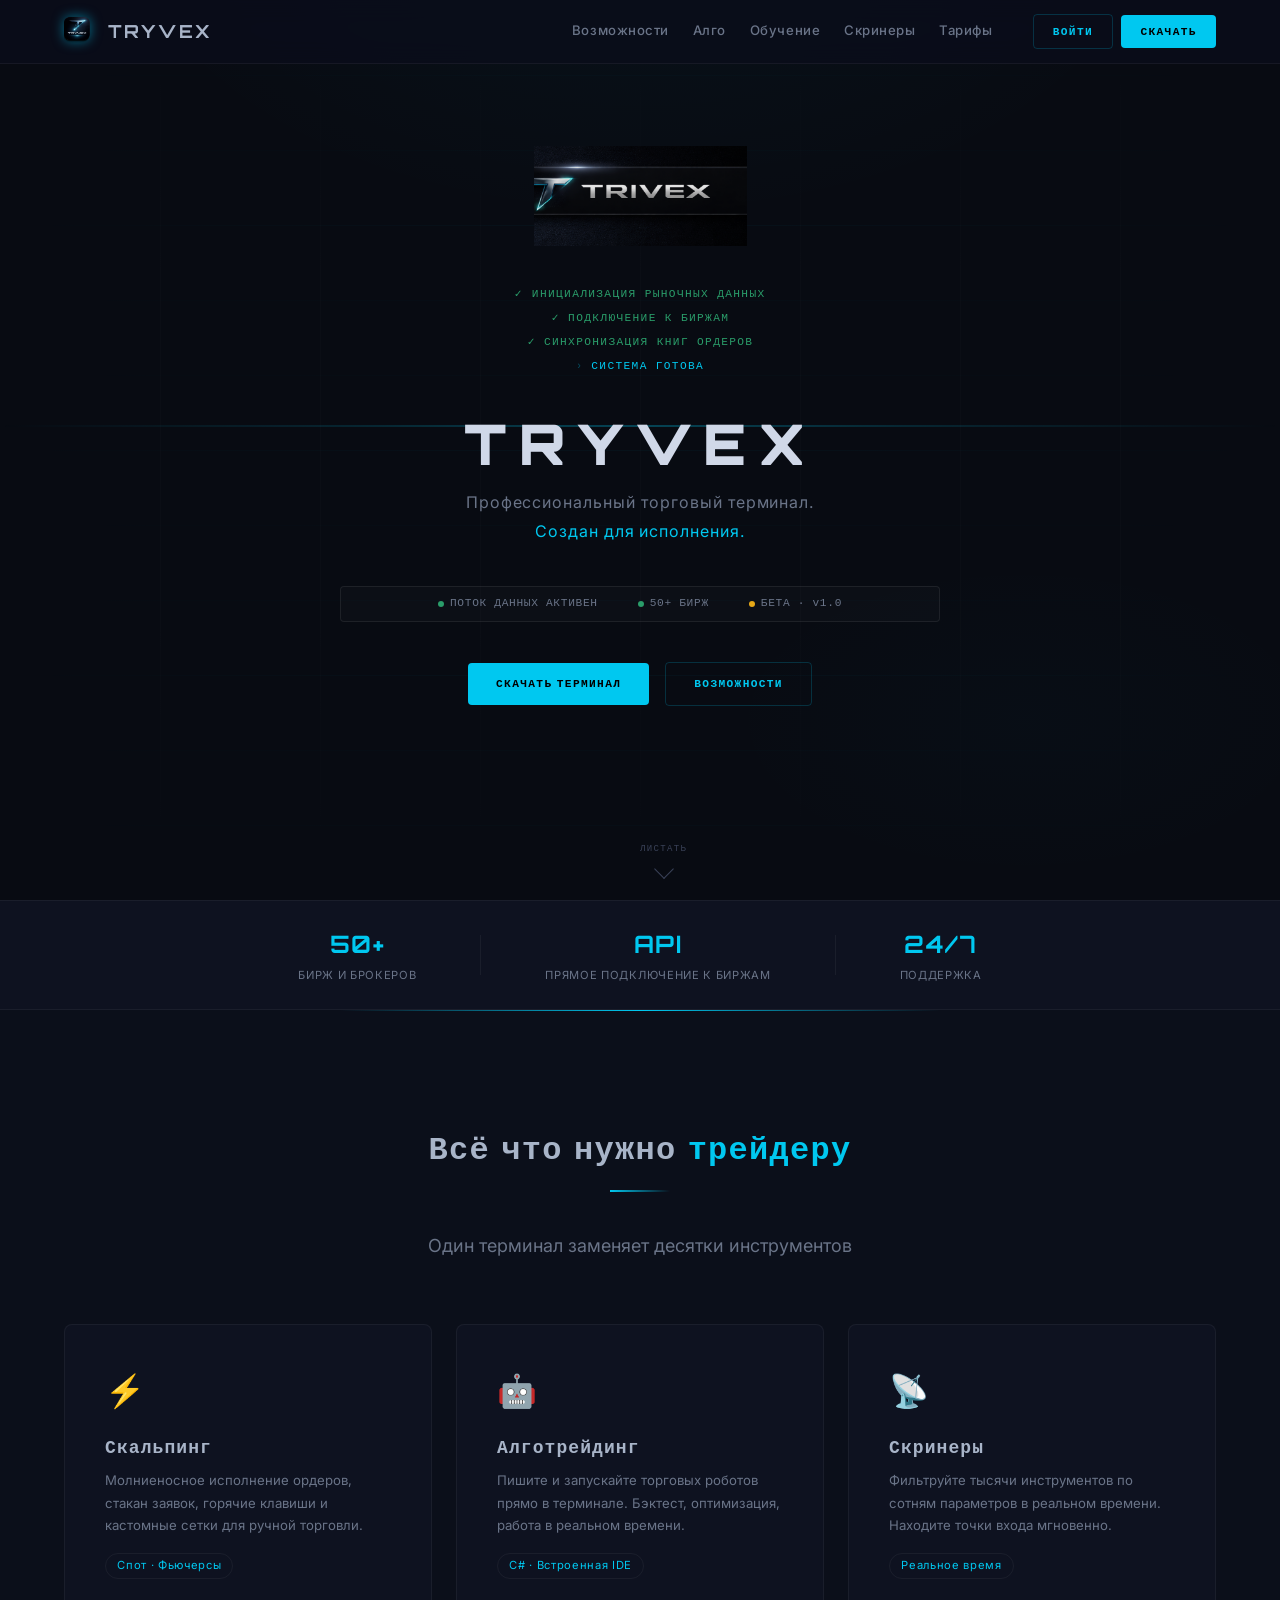
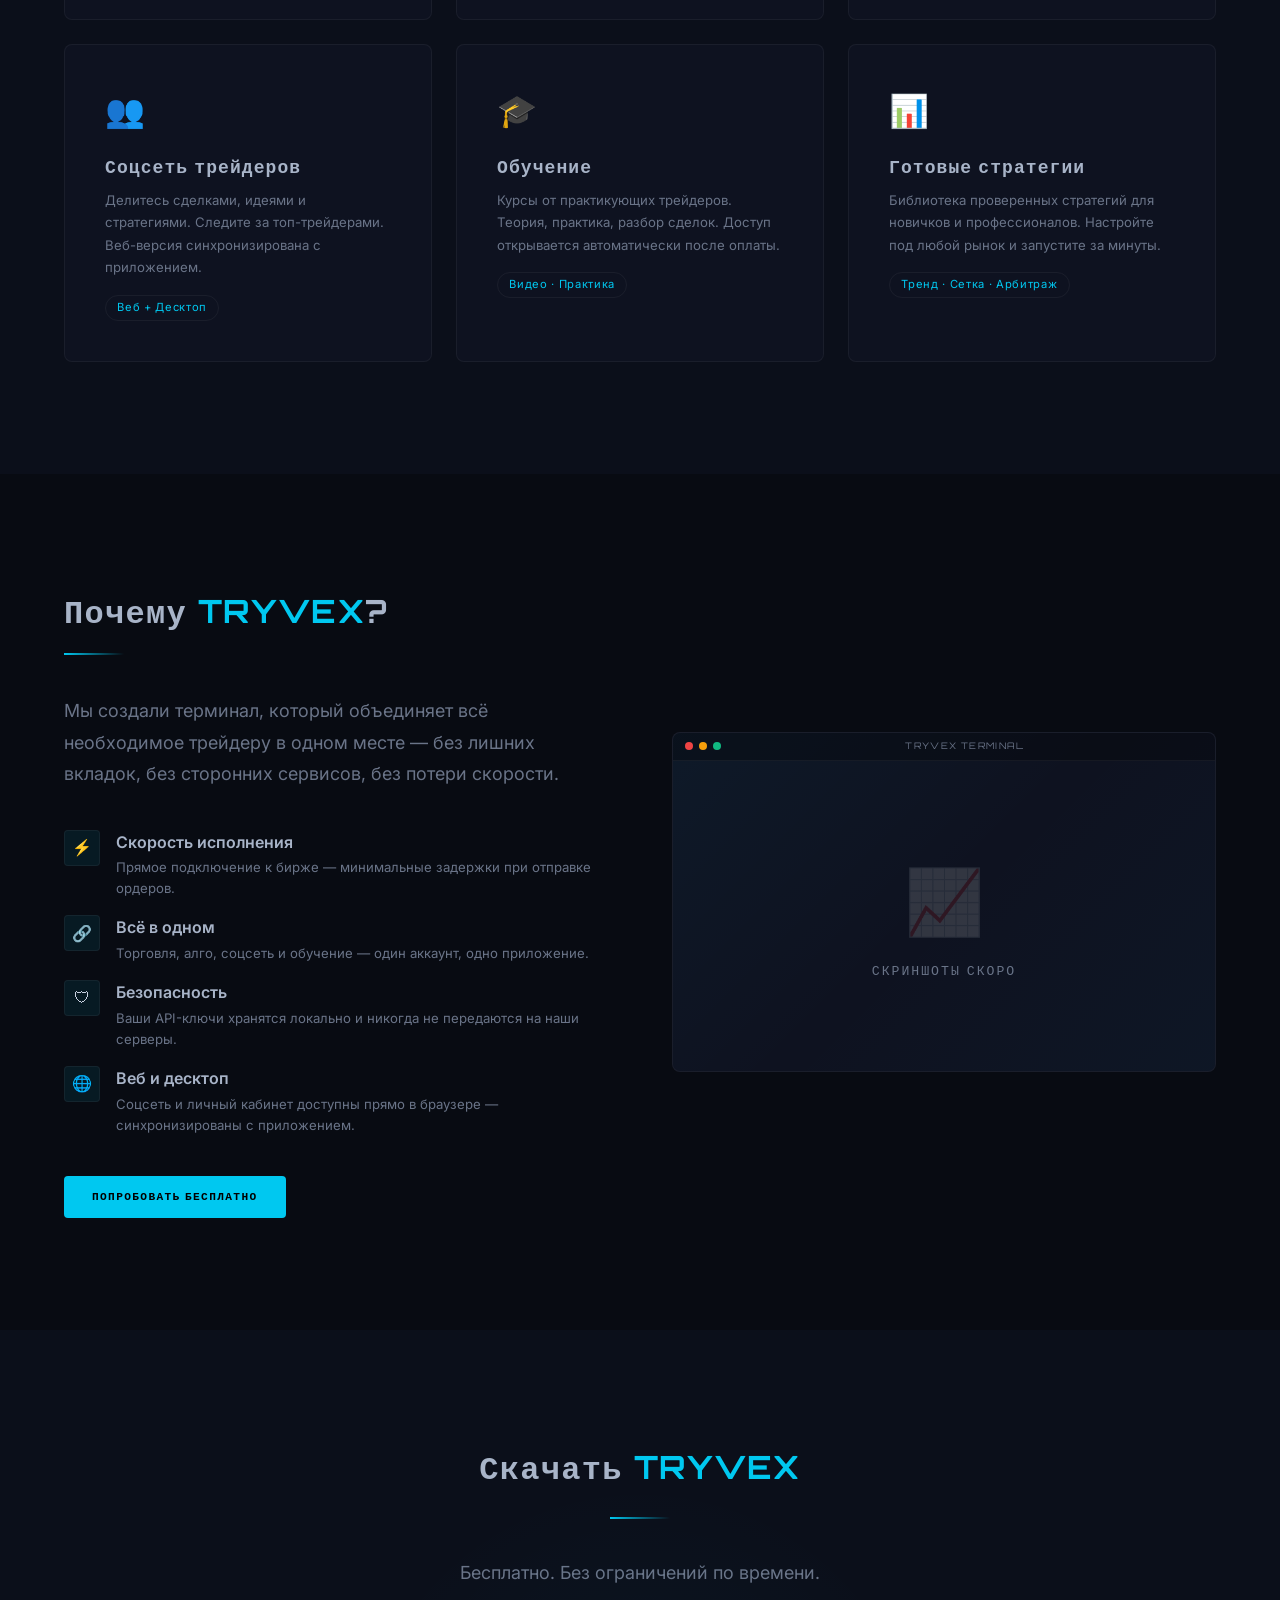
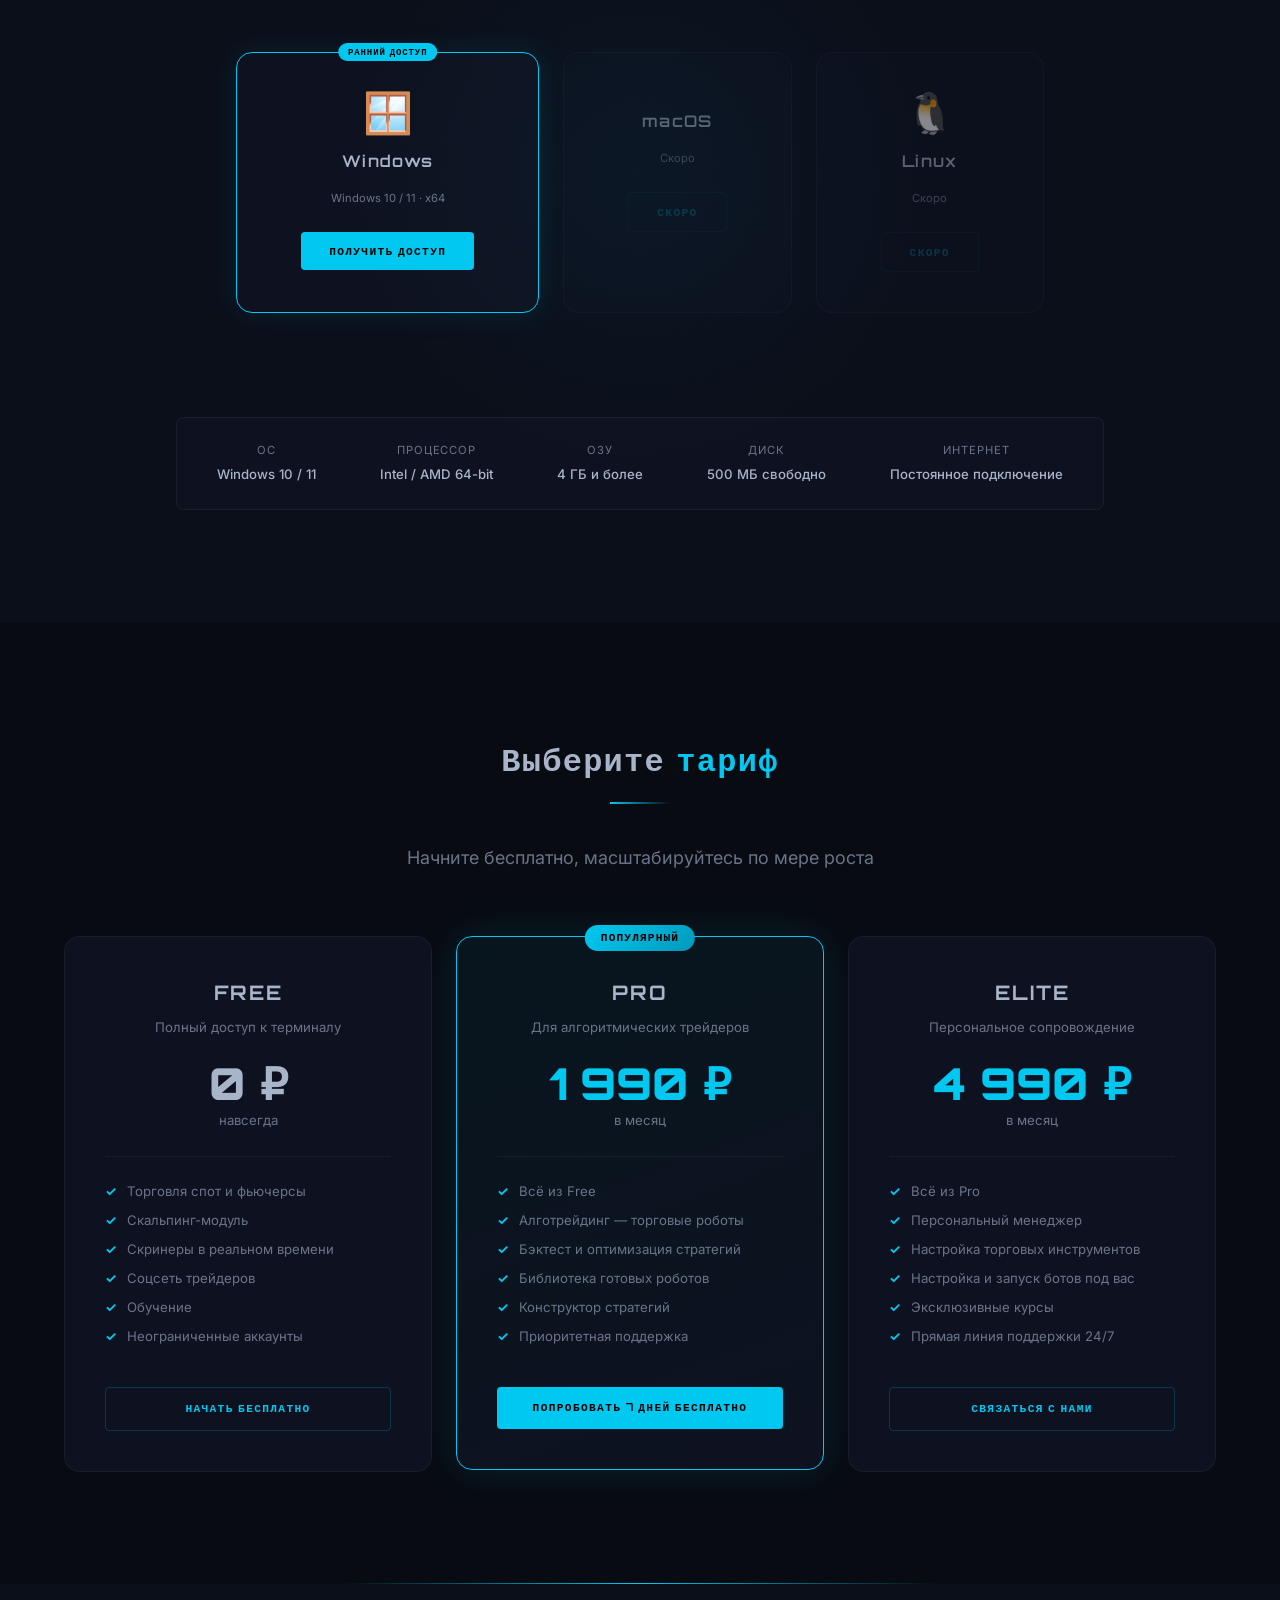
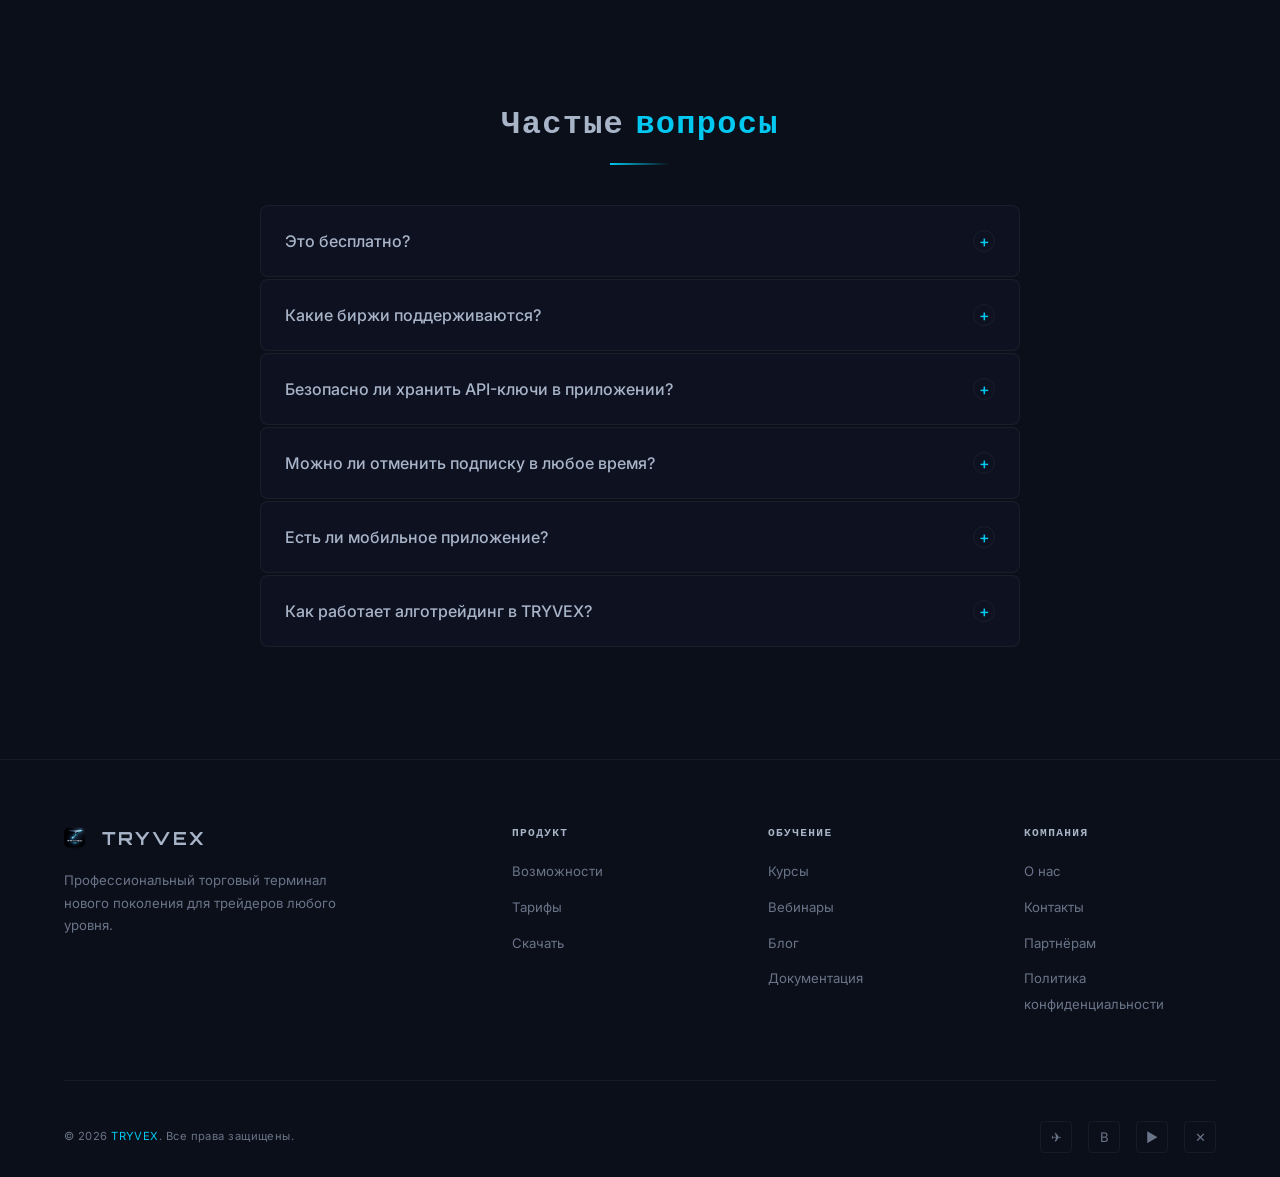
==== commit 0cb2c4cd: "feat: early access form with CRM integration" ====
--- a/index.html
+++ b/index.html
@@ -354,11 +354,16 @@
         <div class="download__platforms">
 
           <div class="download-platform download-platform--active">
-            <div class="download-platform__badge">ДОСТУПНО</div>
+            <div class="download-platform__badge">РАННИЙ ДОСТУП</div>
             <div class="download-platform__icon">🪟</div>
             <span class="download-platform__name">Windows</span>
             <span class="download-platform__version">Windows 10 / 11 · x64</span>
-            <a href="#" class="btn btn-primary" style="margin-top:var(--space-xs);">Скачать</a>
+            <button class="btn btn-primary" id="early-access-btn" style="margin-top:var(--space-xs);" onclick="document.getElementById('early-access-form').style.display='flex'">Получить доступ</button>
+            <div id="early-access-form" style="display:none; flex-direction:column; gap:8px; margin-top:12px; width:100%;">
+              <input type="email" id="early-access-email" placeholder="ваш@email.com" style="background:#0a0e1a; border:1px solid #00c8f0; color:#e2e8f0; padding:10px 14px; border-radius:6px; font-family:'JetBrains Mono',monospace; font-size:13px; outline:none; width:100%; box-sizing:border-box;">
+              <button class="btn btn-primary" id="early-access-submit" onclick="submitEarlyAccess()" style="width:100%;">Отправить</button>
+              <div id="early-access-msg" style="font-size:12px; text-align:center; min-height:16px;"></div>
+            </div>
           </div>
 
           <div class="download-platform download-platform--soon">
@@ -618,6 +623,48 @@
   <script type="module" src="js/nav.js"></script>
   <script type="module" src="js/main.js"></script>
   <script type="module" src="js/faq.js"></script>
+  <script>
+    function submitEarlyAccess() {
+      var email = document.getElementById('early-access-email').value.trim();
+      var msg = document.getElementById('early-access-msg');
+      var btn = document.getElementById('early-access-submit');
+      if (!email || !email.includes('@')) {
+        msg.style.color = '#f87171';
+        msg.textContent = 'Введите корректный email';
+        return;
+      }
+      btn.disabled = true;
+      btn.textContent = 'Отправка...';
+      fetch('https://crm.youwo.ru:3001/api/leads/cmq34zdv30016zu2y9c4dxq26', {
+        method: 'POST',
+        headers: { 'Content-Type': 'application/json' },
+        body: JSON.stringify({ name: 'Ранний доступ', email: email, question_1: 'TRYVEX Windows' })
+      })
+      .then(function(r) {
+        if (r.ok) {
+          msg.style.color = '#00c8f0';
+          msg.textContent = '✓ Вы в списке! Отправим ссылку на email.';
+          document.getElementById('early-access-email').value = '';
+          btn.textContent = 'Отправить';
+          btn.disabled = false;
+        } else {
+          throw new Error('error');
+        }
+      })
+      .catch(function() {
+        msg.style.color = '#f87171';
+        msg.textContent = 'Ошибка. Попробуйте позже.';
+        btn.textContent = 'Отправить';
+        btn.disabled = false;
+      });
+    }
+
+    document.addEventListener('keydown', function(e) {
+      if (e.key === 'Enter' && document.getElementById('early-access-form').style.display === 'flex') {
+        submitEarlyAccess();
+      }
+    });
+  </script>
 
 </body>
 </html>
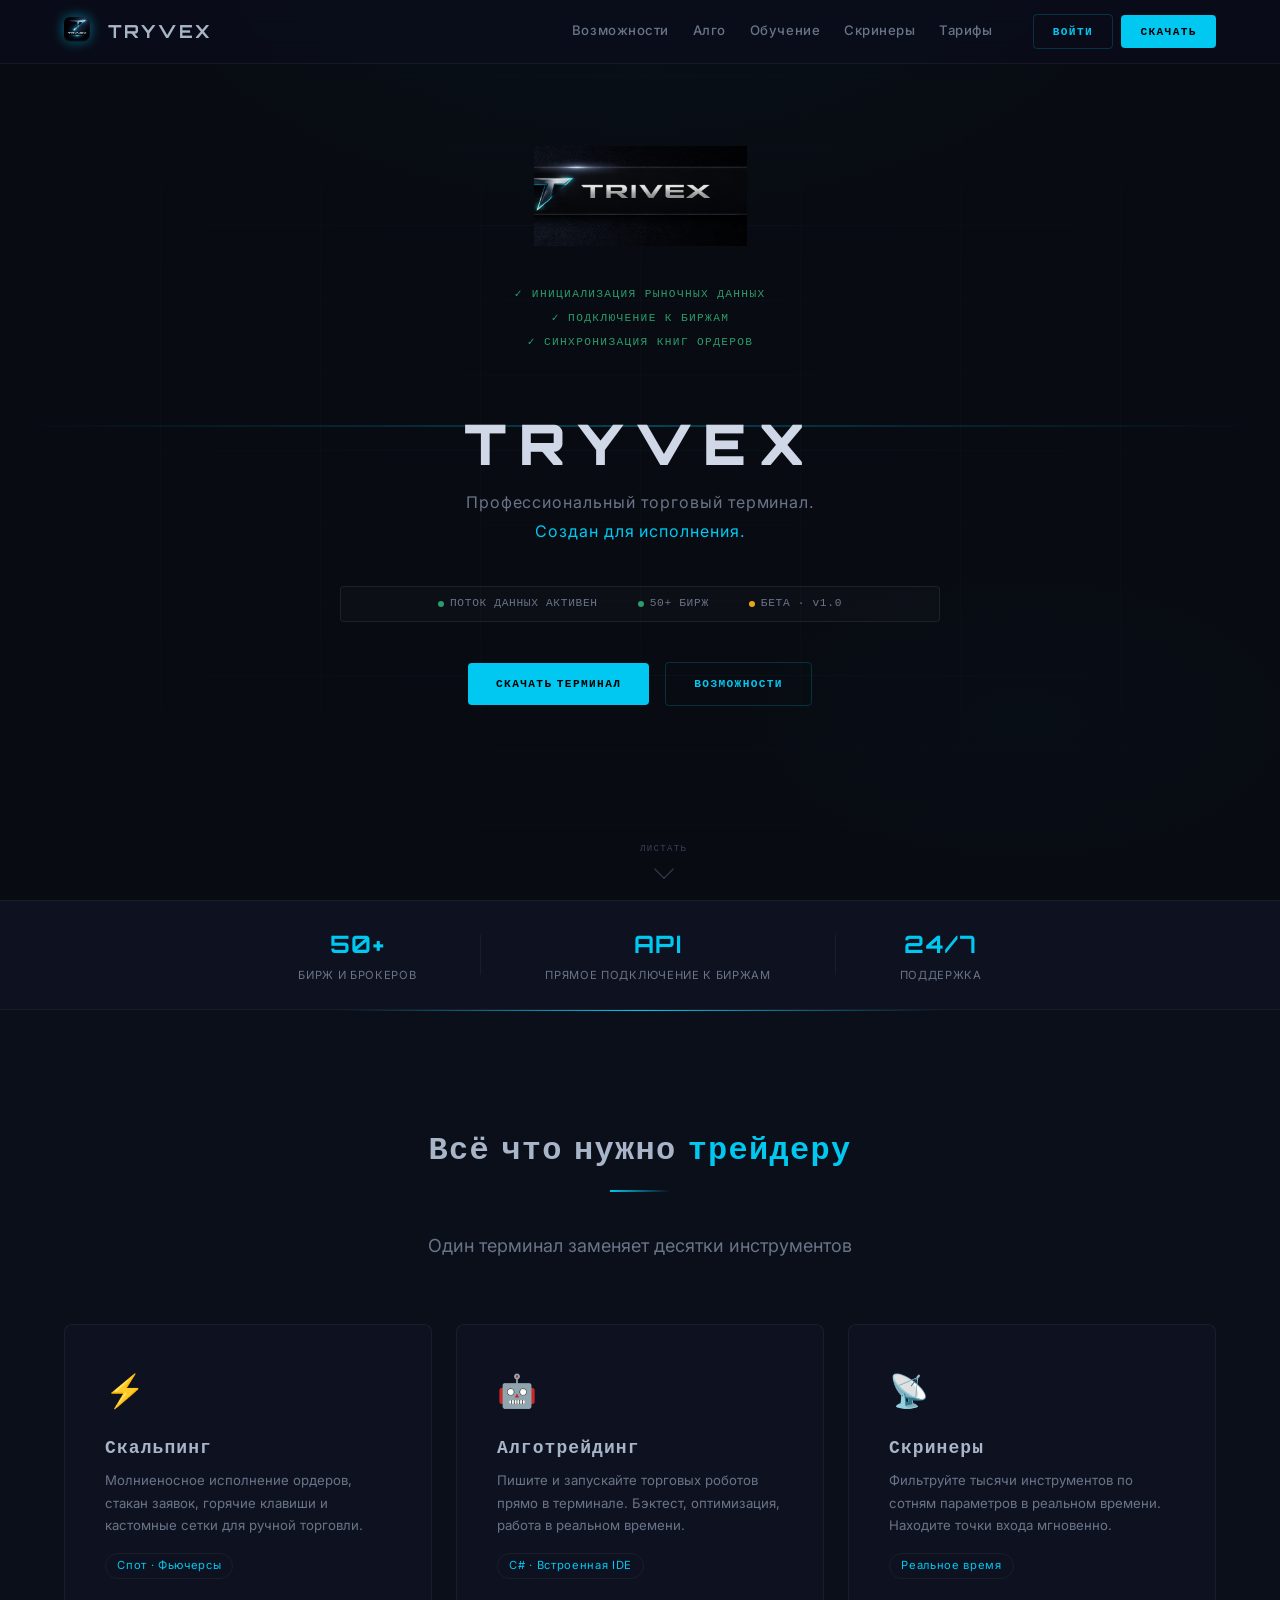
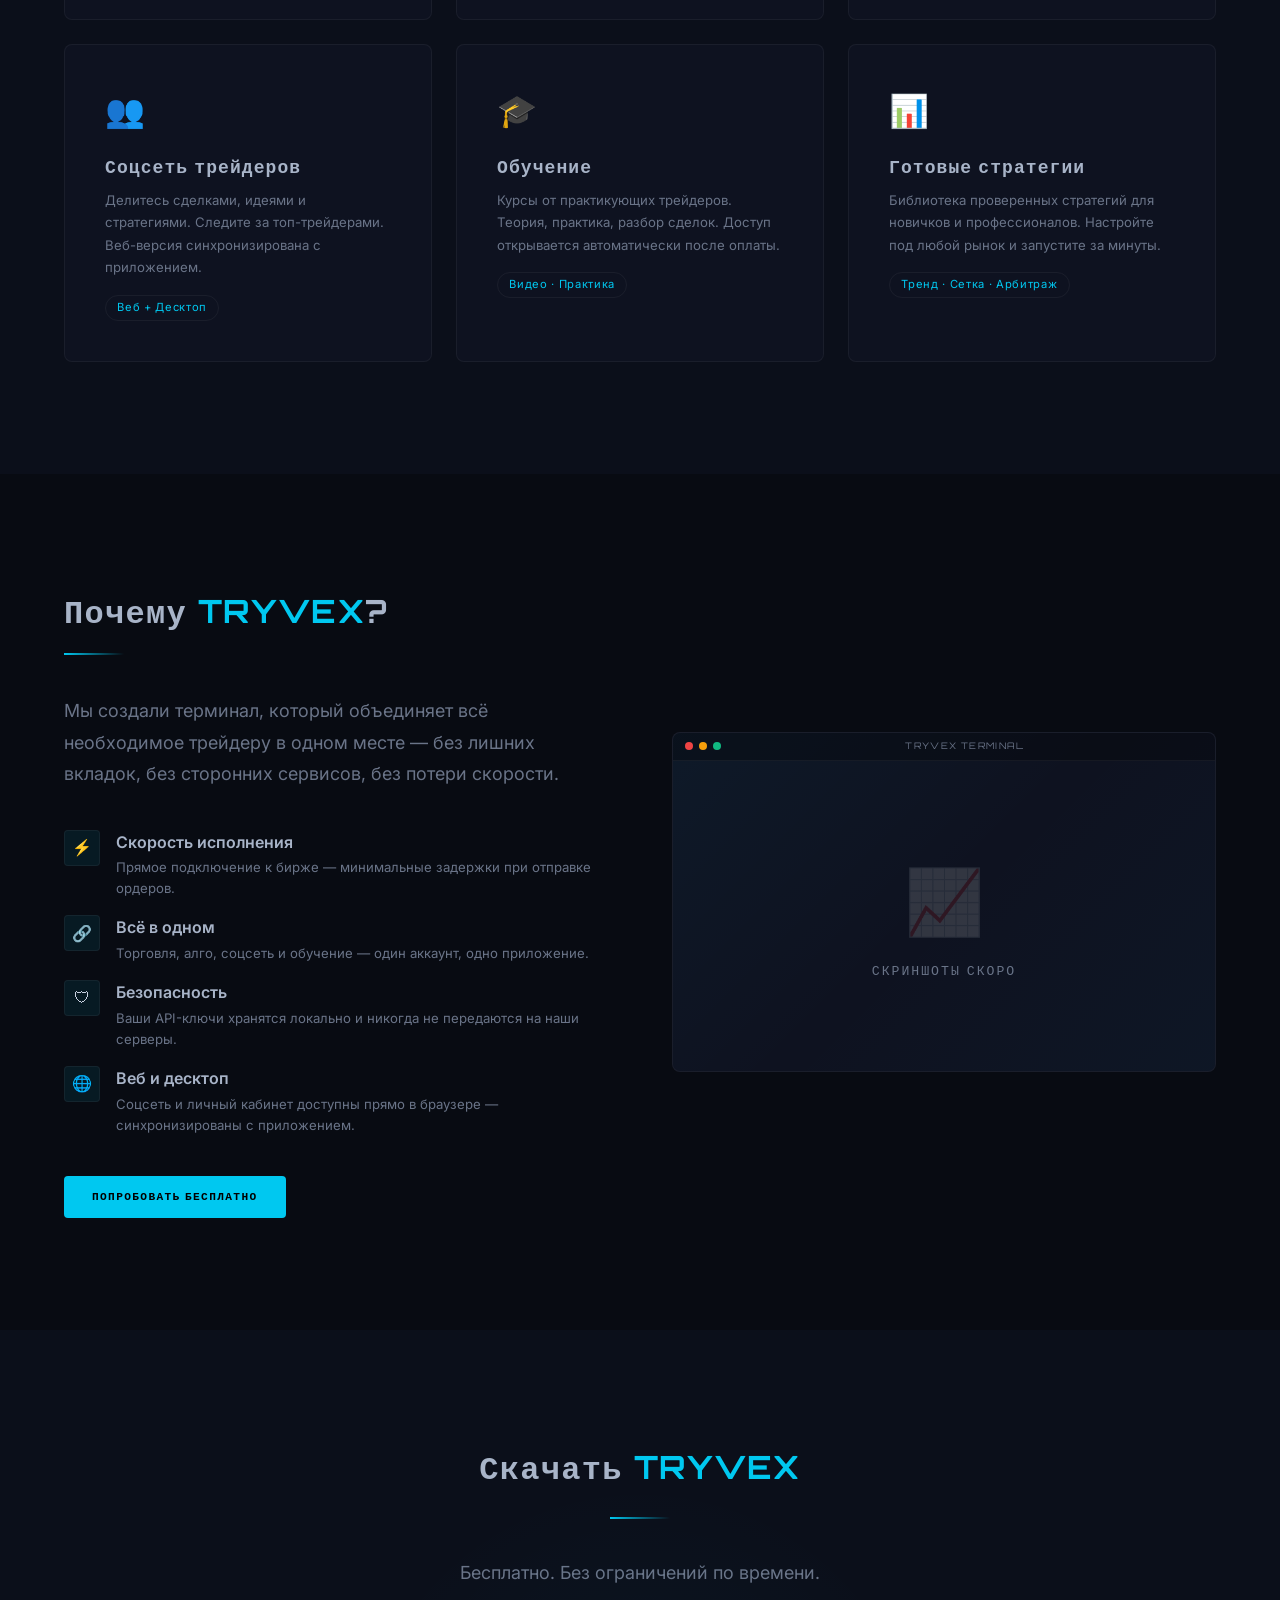
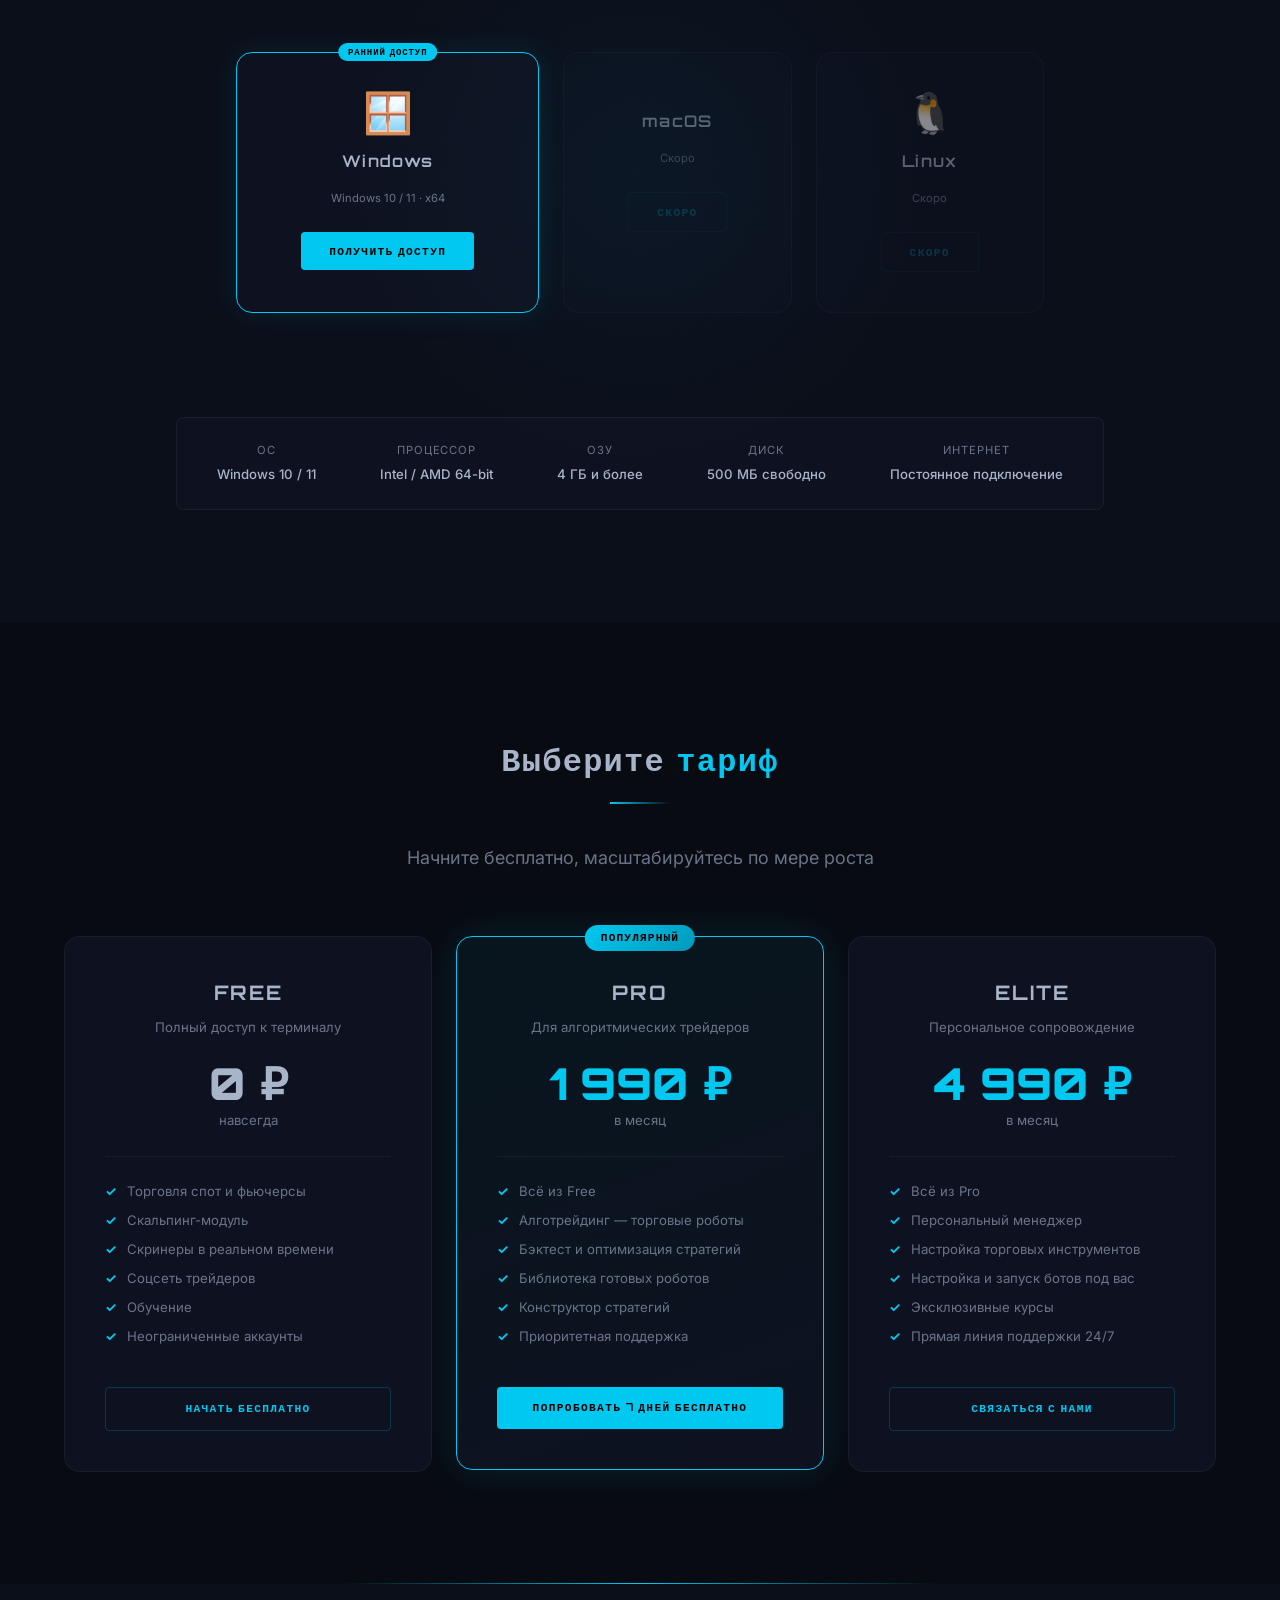
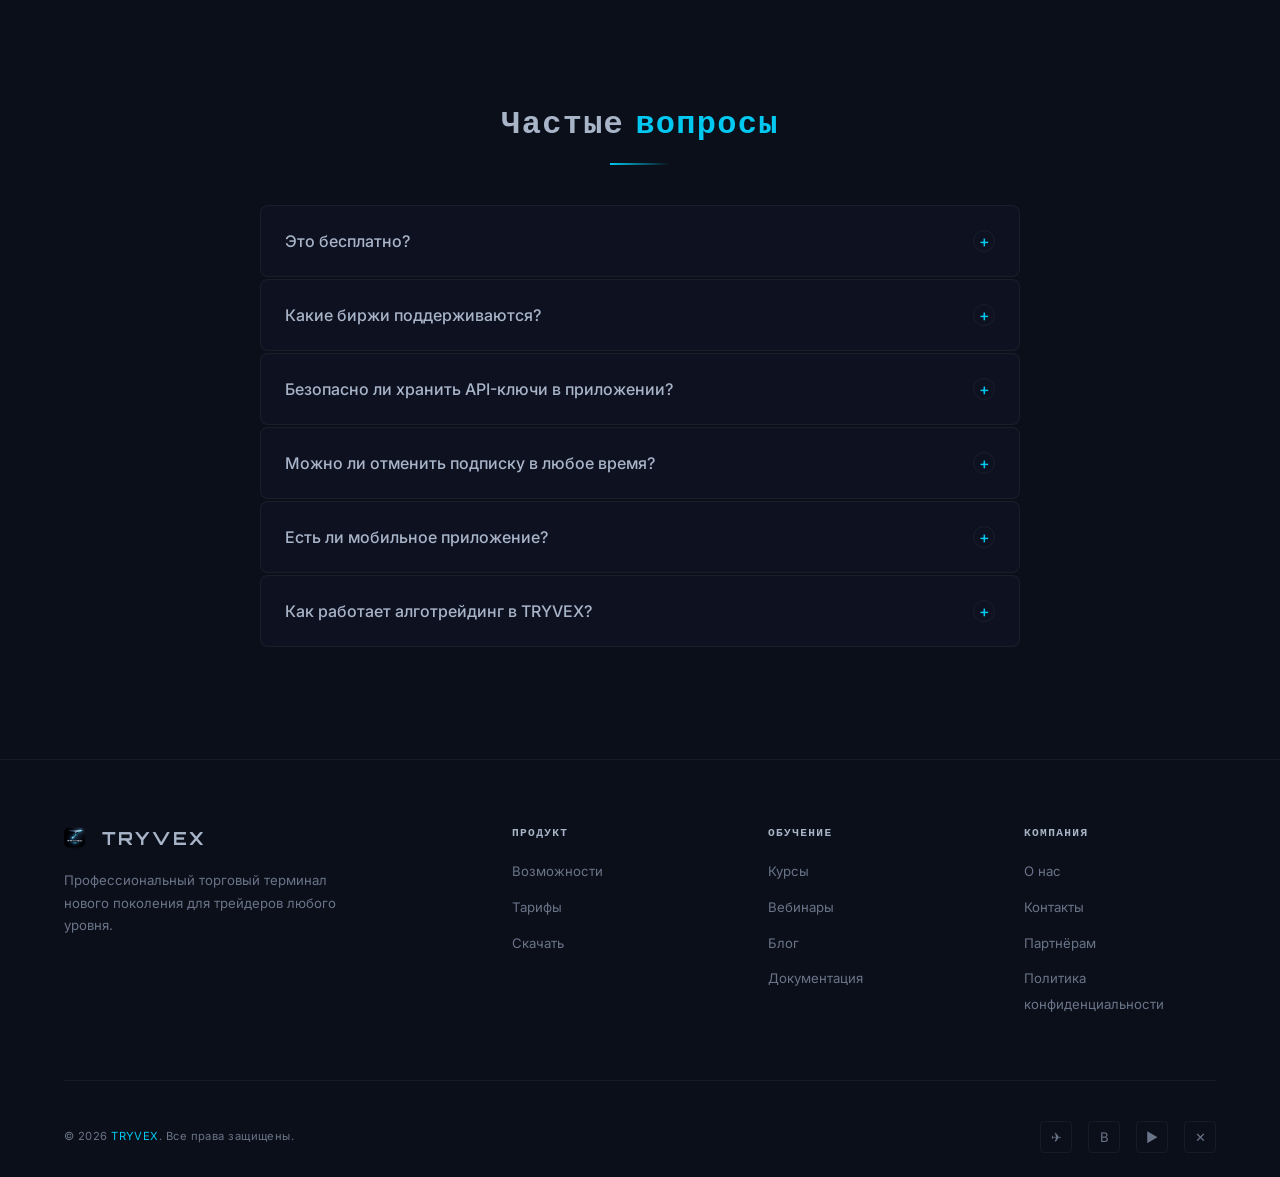
==== commit 0bdd3780: "fix: remove port 3001 from CRM API URL" ====
--- a/index.html
+++ b/index.html
@@ -635,7 +635,7 @@
       }
       btn.disabled = true;
       btn.textContent = 'Отправка...';
-      fetch('https://crm.youwo.ru:3001/api/leads/cmq34zdv30016zu2y9c4dxq26', {
+      fetch('https://crm.youwo.ru/api/leads/cmq34zdv30016zu2y9c4dxq26', {
         method: 'POST',
         headers: { 'Content-Type': 'application/json' },
         body: JSON.stringify({ name: 'Ранний доступ', email: email, question_1: 'TRYVEX Windows' })
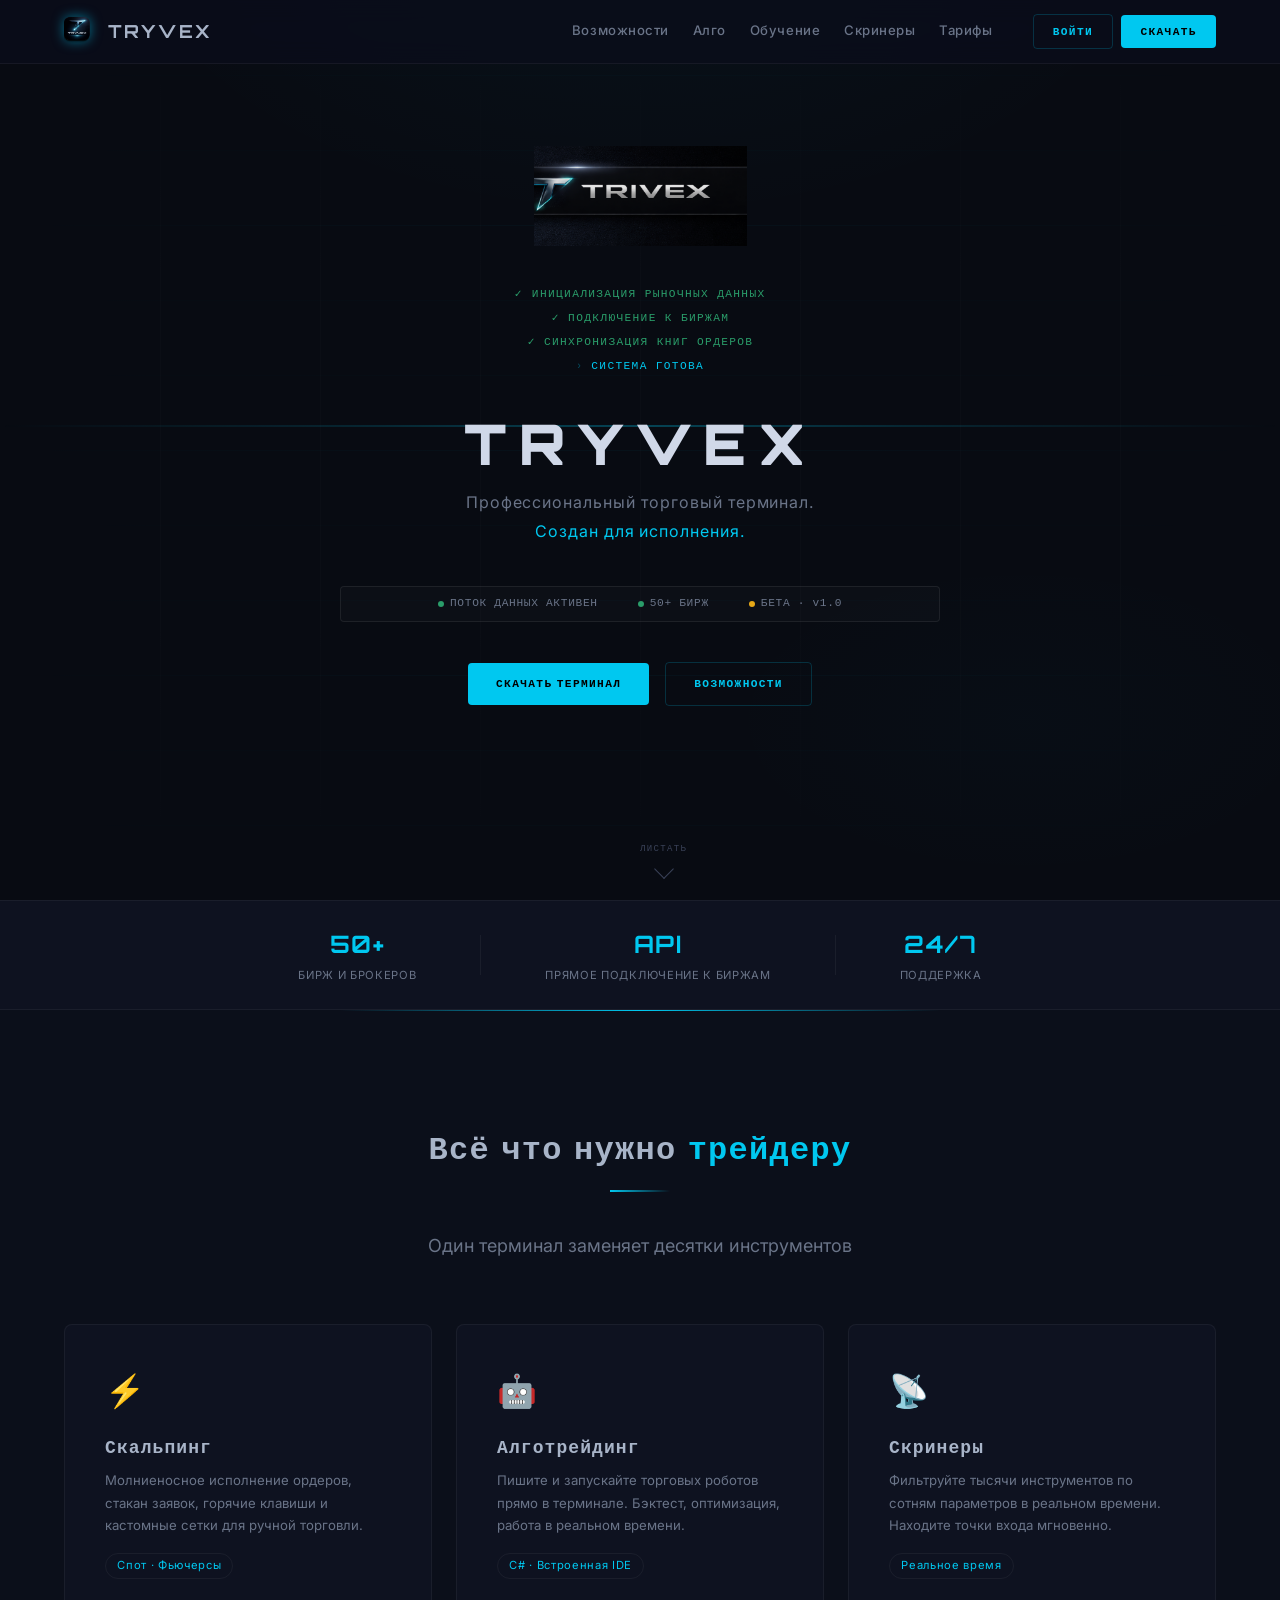
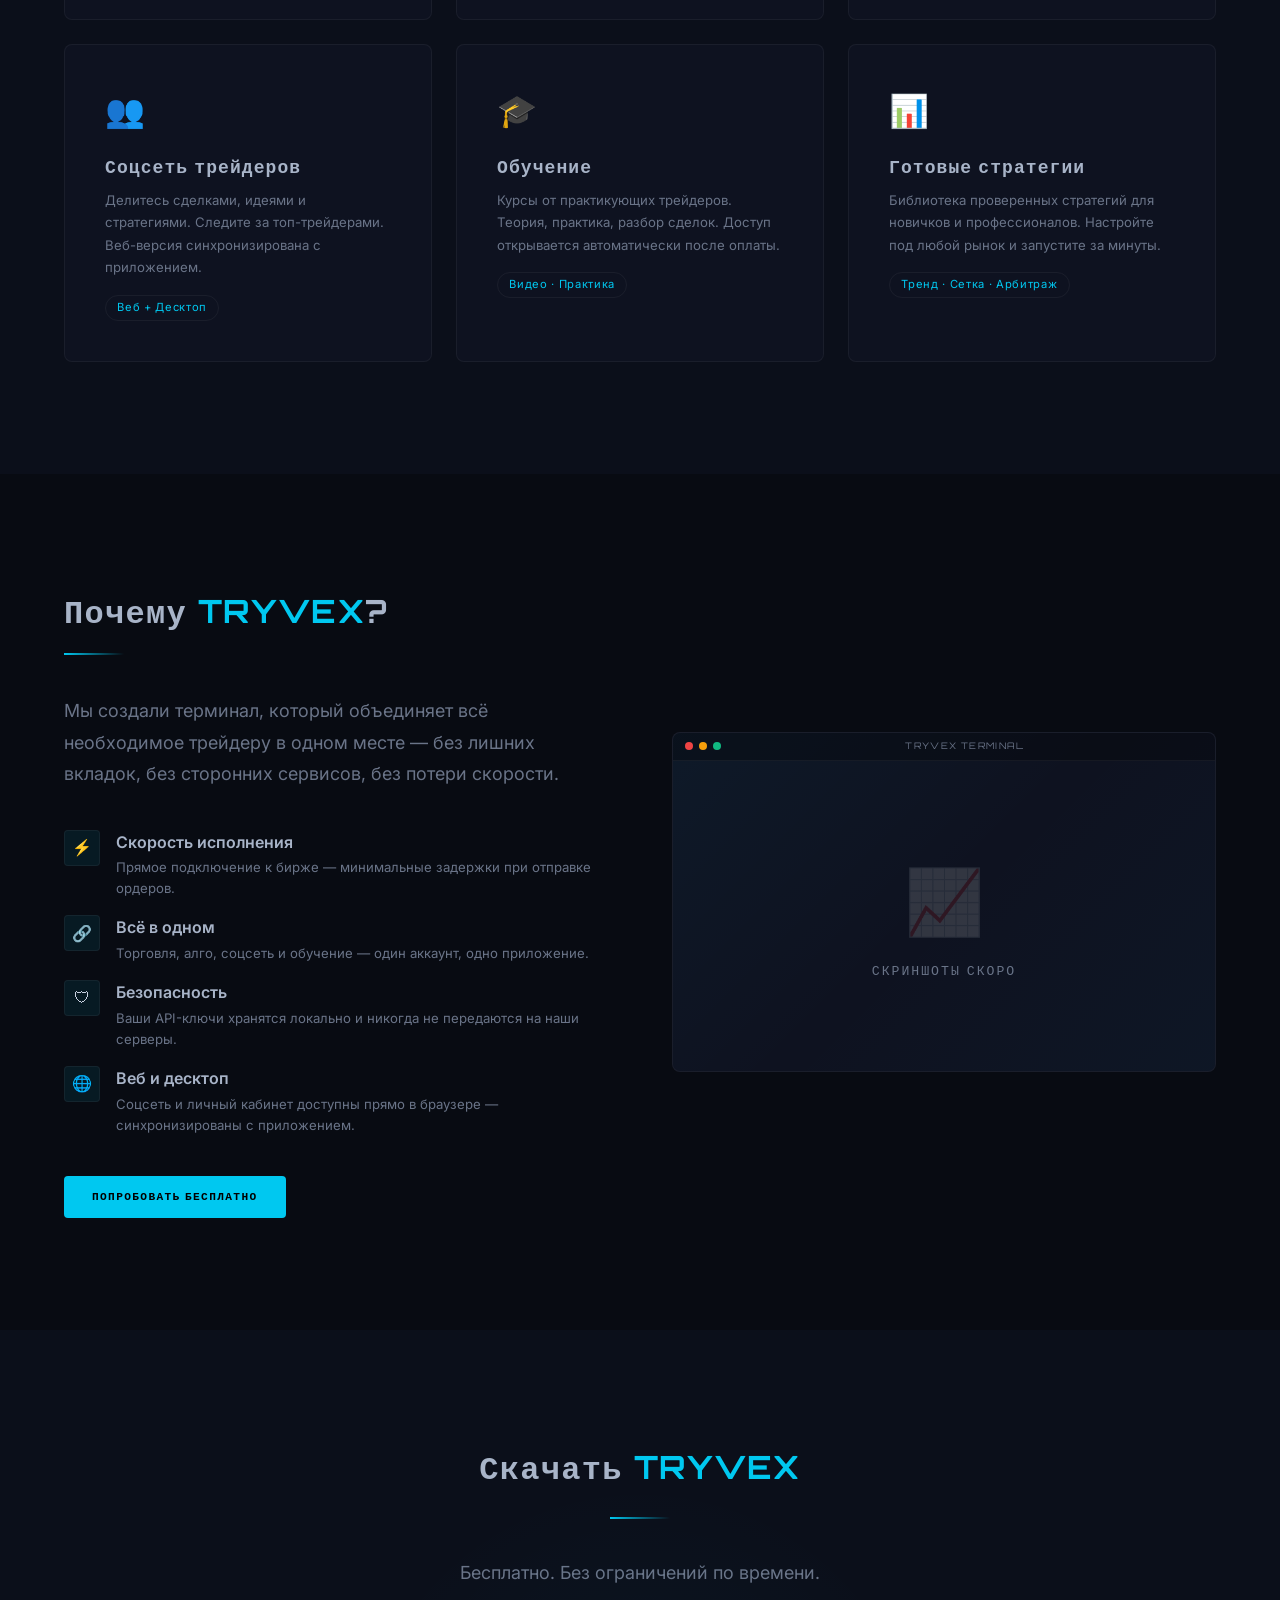
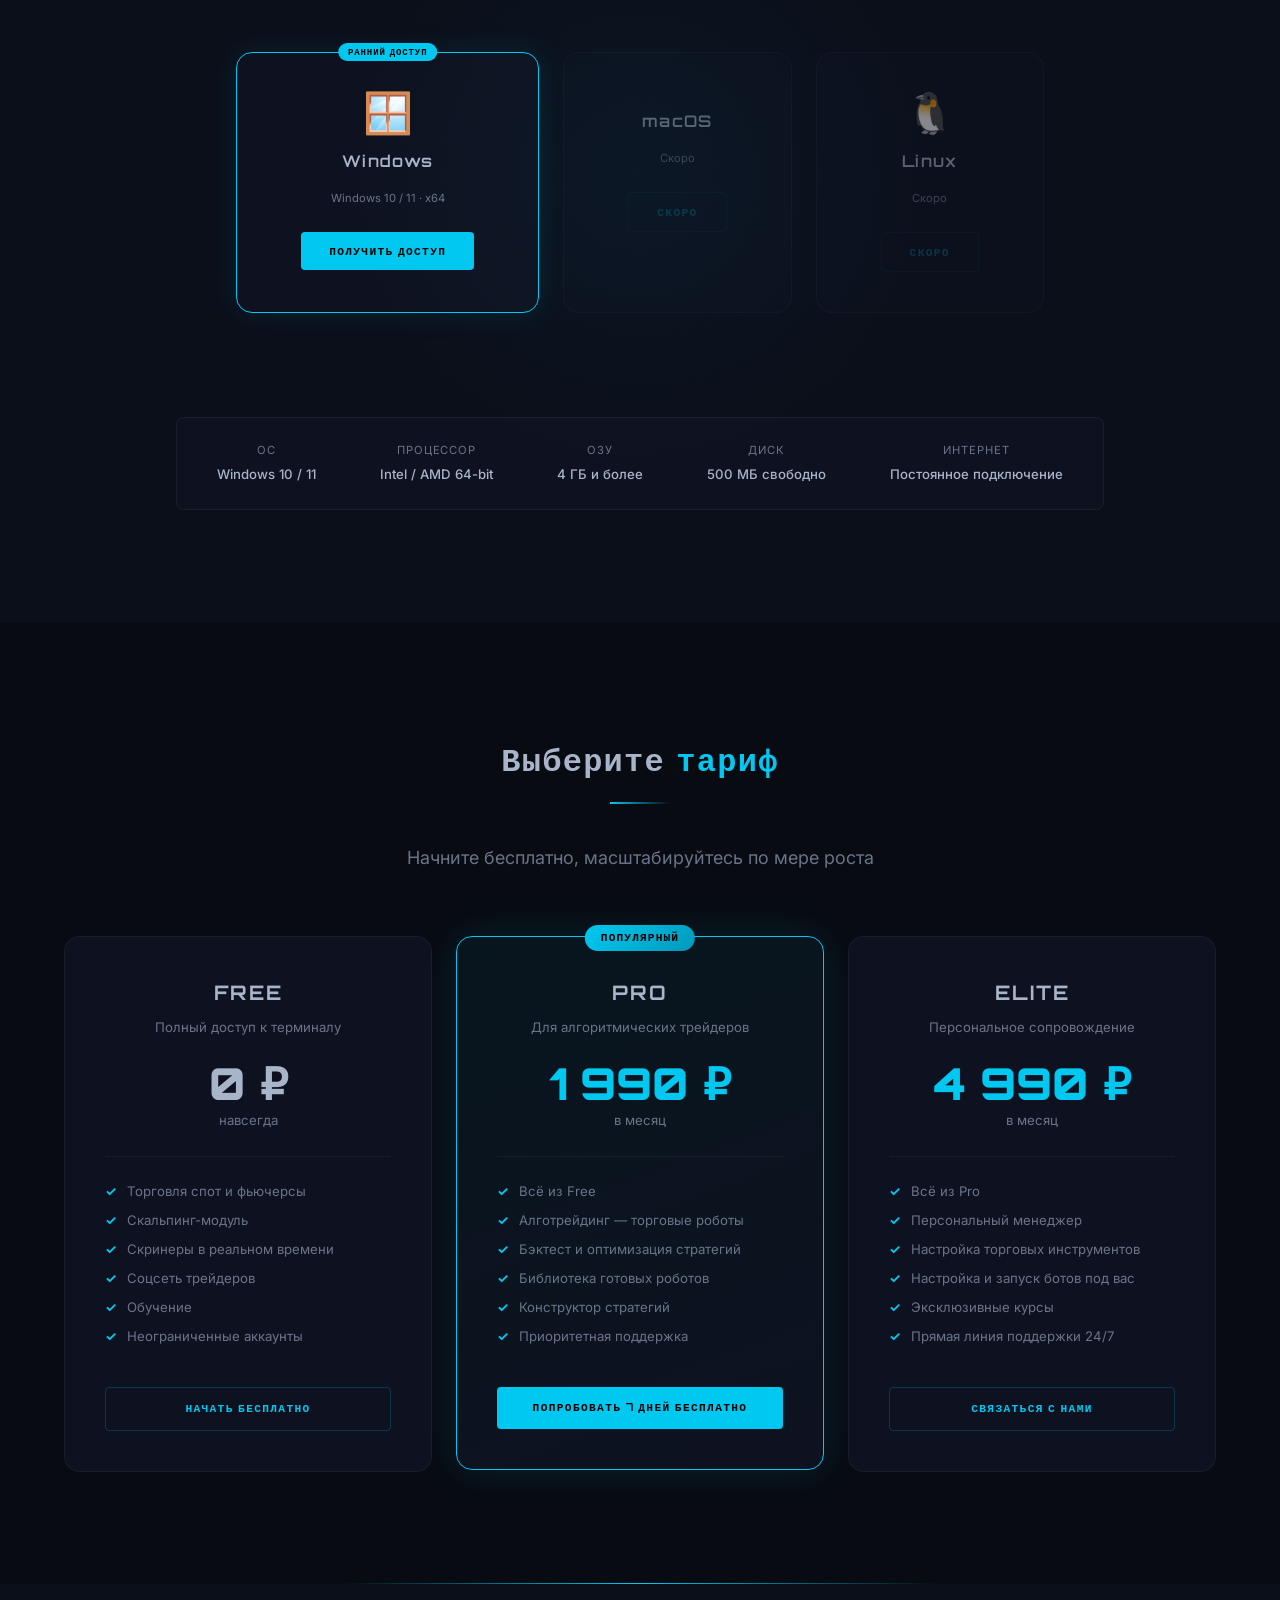
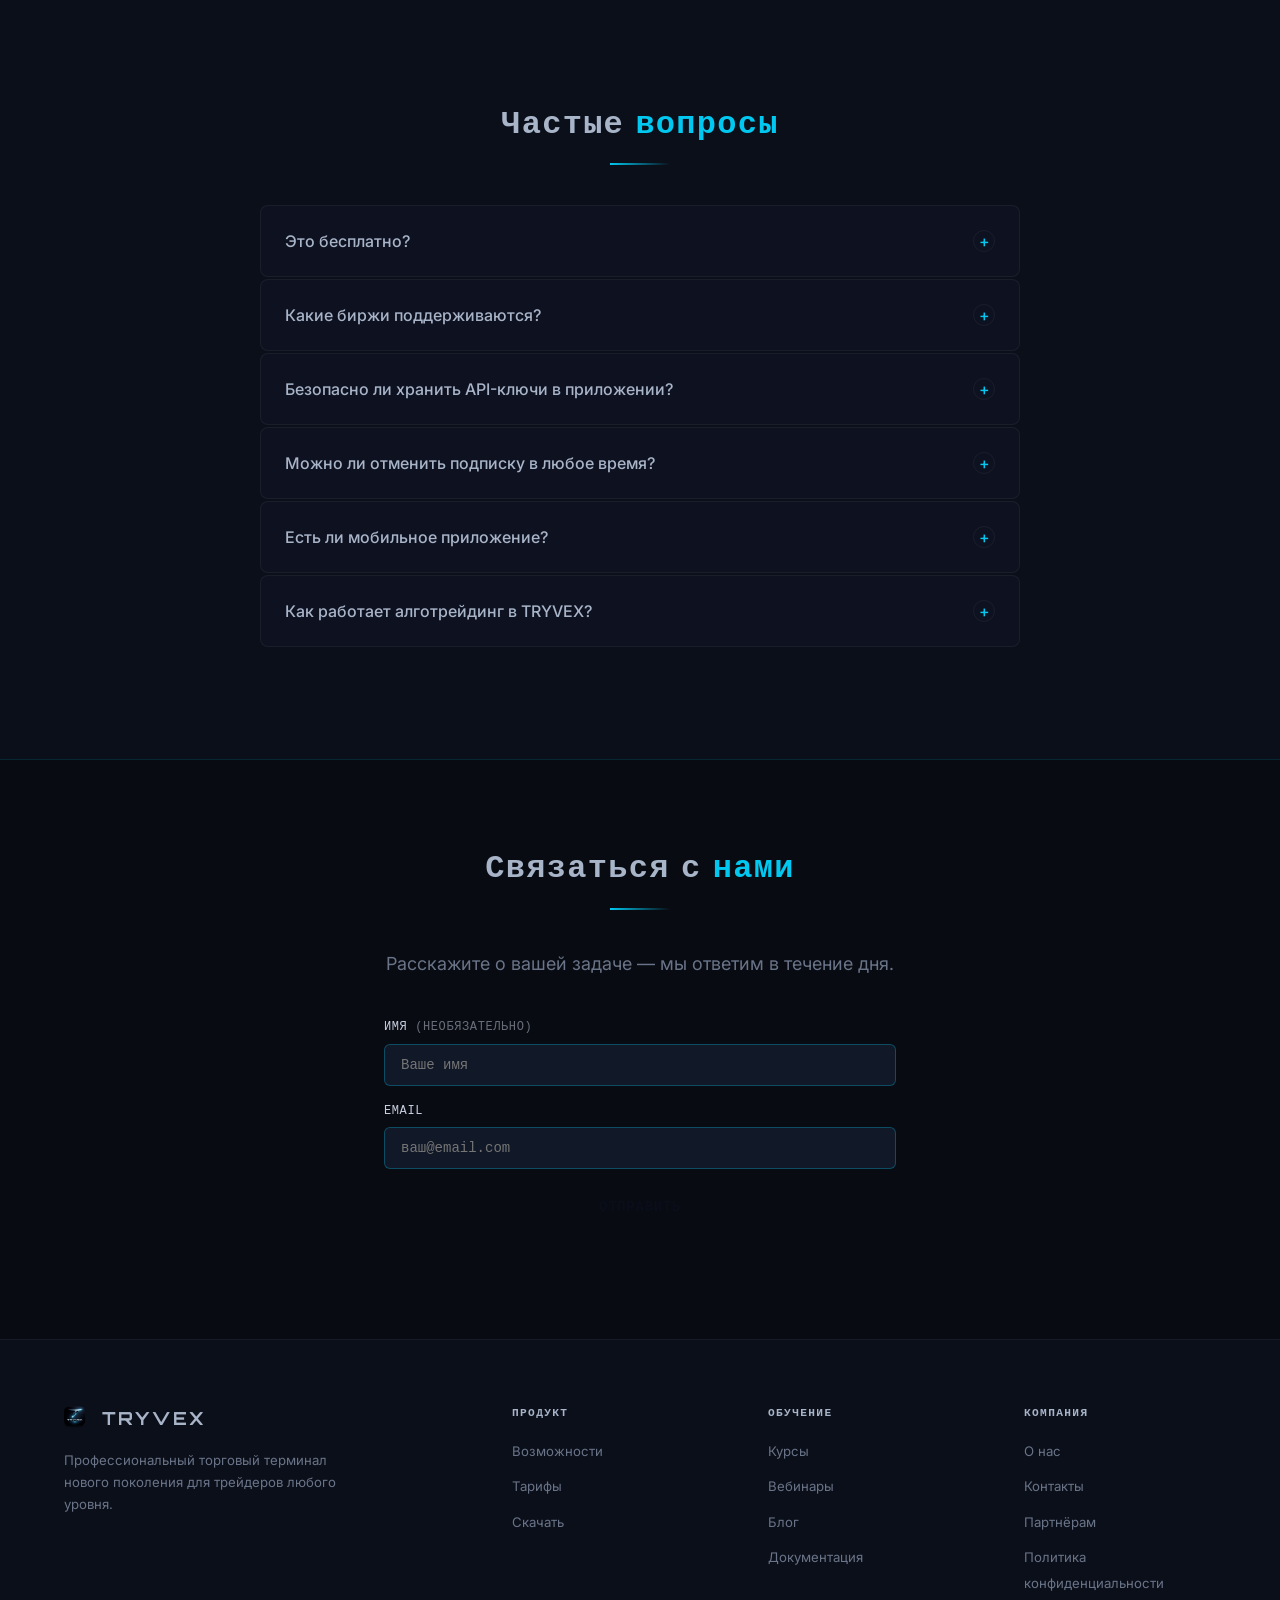
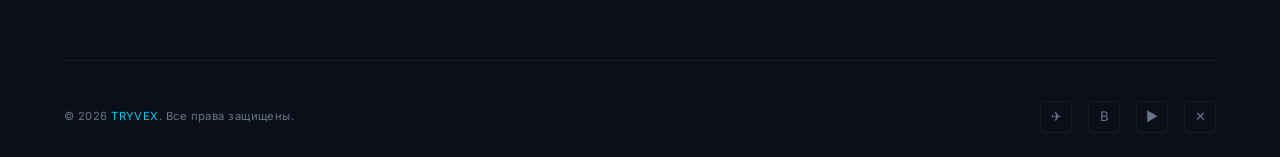
==== commit 86308f34: "feat: connect CRM leads for robots order and support contact form" ====
--- a/index.html
+++ b/index.html
@@ -561,9 +561,32 @@
   </section>
 
   <!-- ═══════════════════════════════════════════
+       CONTACT
+  ═══════════════════════════════════════════ -->
+  <section id="contact" style="padding: 80px 0; border-top: 1px solid rgba(0,200,240,0.15);">
+    <div class="container" style="max-width: 560px; margin: 0 auto; text-align: center;">
+      <h2 class="section-title">Связаться с <span>нами</span></h2>
+      <div class="accent-line"></div>
+      <p class="section-subtitle" style="margin-bottom: 40px;">Расскажите о вашей задаче — мы ответим в течение дня.</p>
+      <div style="text-align: left;">
+        <div style="margin-bottom: 16px;">
+          <label style="display:block; font-size:12px; color:var(--color-muted); margin-bottom:6px; font-family:var(--font-mono); text-transform:uppercase; letter-spacing:0.05em;">Имя <span style="opacity:0.5;">(необязательно)</span></label>
+          <input id="contact-name" type="text" placeholder="Ваше имя" style="width:100%; box-sizing:border-box; background:#111827; border:1px solid rgba(0,200,240,0.3); color:#e2e8f0; padding:12px 16px; border-radius:6px; font-family:var(--font-mono); font-size:14px; outline:none;">
+        </div>
+        <div style="margin-bottom: 16px;">
+          <label style="display:block; font-size:12px; color:var(--color-muted); margin-bottom:6px; font-family:var(--font-mono); text-transform:uppercase; letter-spacing:0.05em;">Email</label>
+          <input id="contact-email" type="email" placeholder="ваш@email.com" style="width:100%; box-sizing:border-box; background:#111827; border:1px solid rgba(0,200,240,0.3); color:#e2e8f0; padding:12px 16px; border-radius:6px; font-family:var(--font-mono); font-size:14px; outline:none;">
+        </div>
+        <button onclick="submitContact()" style="width:100%; background:var(--color-cyan); color:#0a0e1a; border:none; padding:14px; border-radius:6px; font-family:var(--font-mono); font-size:14px; font-weight:700; letter-spacing:0.05em; cursor:pointer;" id="contact-btn">ОТПРАВИТЬ</button>
+        <div id="contact-msg" style="margin-top:12px; font-size:13px; text-align:center; min-height:18px;"></div>
+      </div>
+    </div>
+  </section>
+
+  <!-- ═══════════════════════════════════════════
        FOOTER
   ═══════════════════════════════════════════ -->
-  <footer class="footer" id="contact">
+  <footer class="footer">
     <div class="container">
       <div class="footer__top">
 
@@ -624,6 +647,41 @@
   <script type="module" src="js/main.js"></script>
   <script type="module" src="js/faq.js"></script>
   <script>
+    function submitContact() {
+      var email = document.getElementById('contact-email').value.trim();
+      var name = document.getElementById('contact-name').value.trim();
+      var msg = document.getElementById('contact-msg');
+      var btn = document.getElementById('contact-btn');
+      if (!email || !email.includes('@')) {
+        msg.style.color = '#f87171';
+        msg.textContent = 'Введите корректный email';
+        return;
+      }
+      btn.disabled = true;
+      btn.textContent = 'Отправка...';
+      fetch('https://crm.youwo.ru/api/leads/cmq35tje4002izu2yhhlbam75', {
+        method: 'POST',
+        headers: { 'Content-Type': 'application/json' },
+        body: JSON.stringify({ name: name || 'Обращение с сайта', email: email, question_1: 'TRYVEX поддержка' })
+      })
+      .then(function(r) {
+        if (r.ok) {
+          msg.style.color = '#00c8f0';
+          msg.textContent = '✓ Отправлено! Ответим в течение дня.';
+          document.getElementById('contact-email').value = '';
+          document.getElementById('contact-name').value = '';
+          btn.textContent = 'ОТПРАВИТЬ';
+          btn.disabled = false;
+        } else { throw new Error(); }
+      })
+      .catch(function() {
+        msg.style.color = '#f87171';
+        msg.textContent = 'Ошибка. Попробуйте позже.';
+        btn.textContent = 'ОТПРАВИТЬ';
+        btn.disabled = false;
+      });
+    }
+
     function submitEarlyAccess() {
       var email = document.getElementById('early-access-email').value.trim();
       var msg = document.getElementById('early-access-msg');
